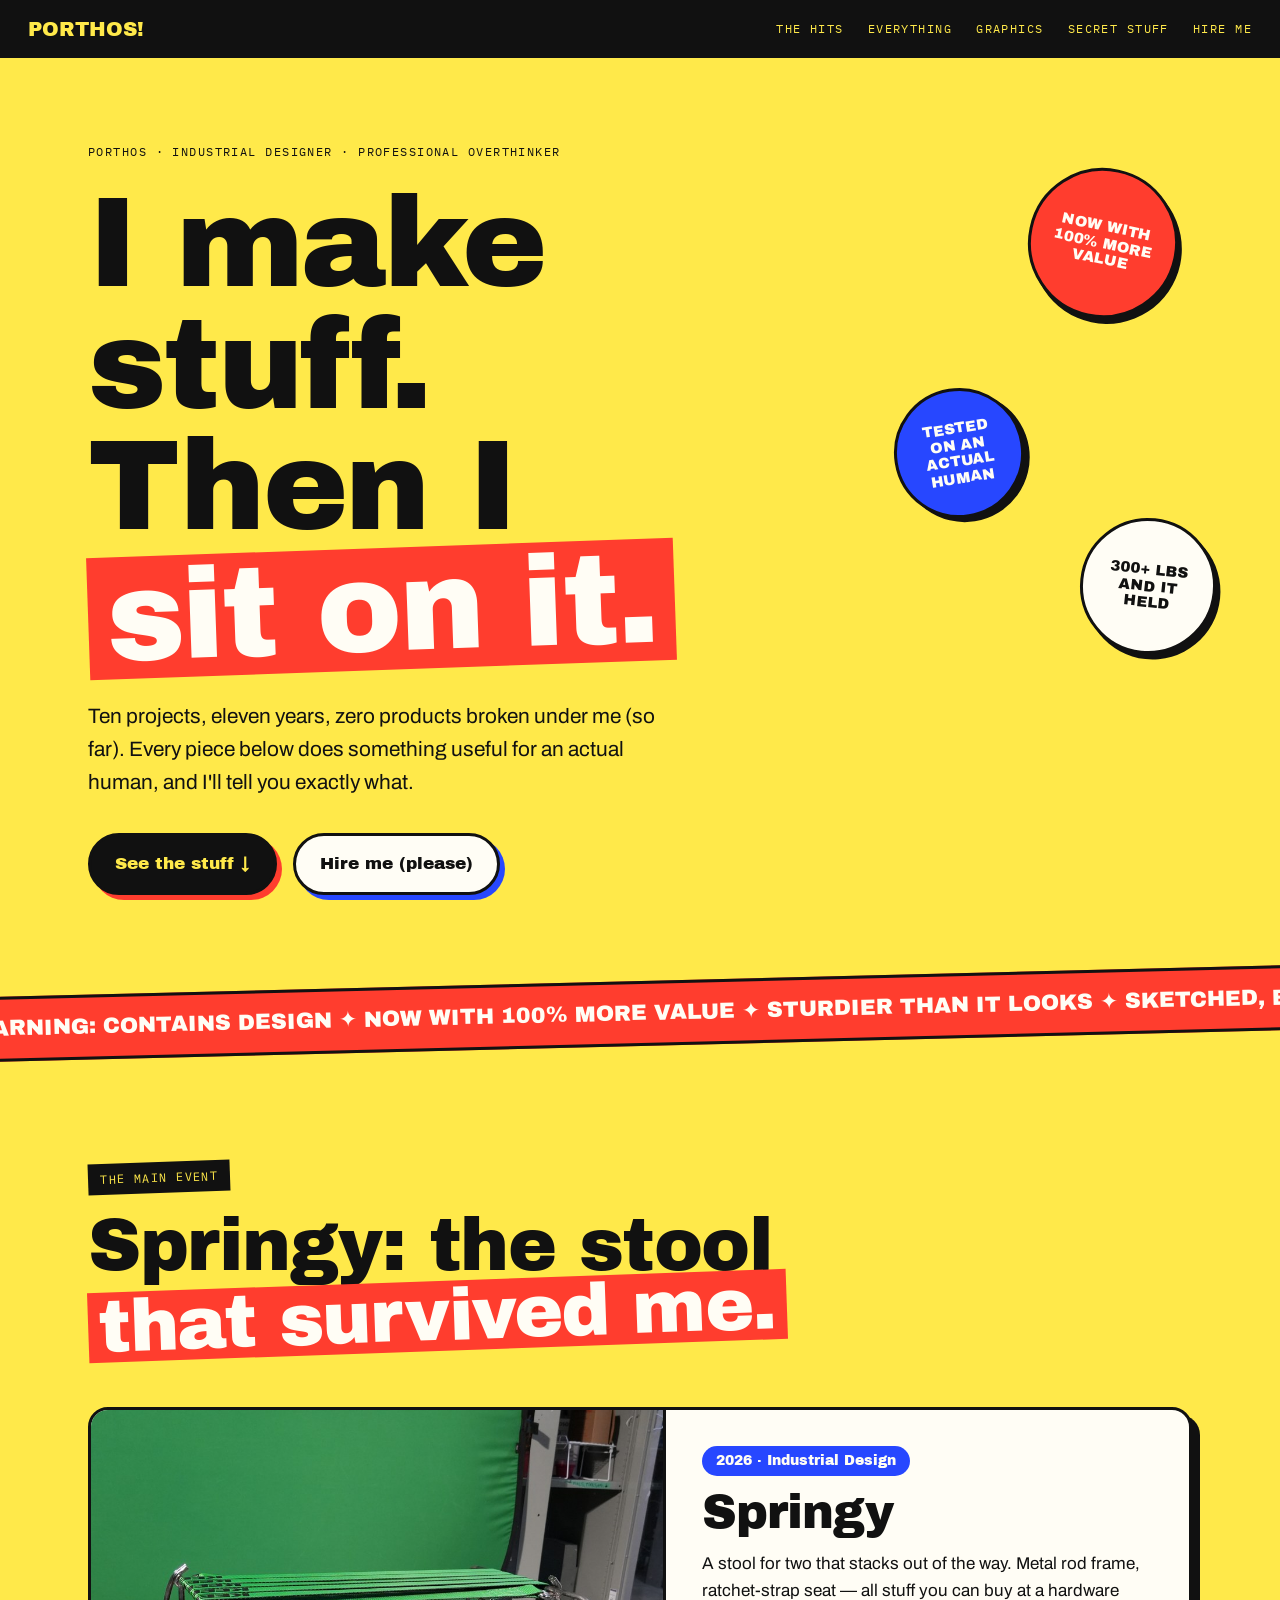
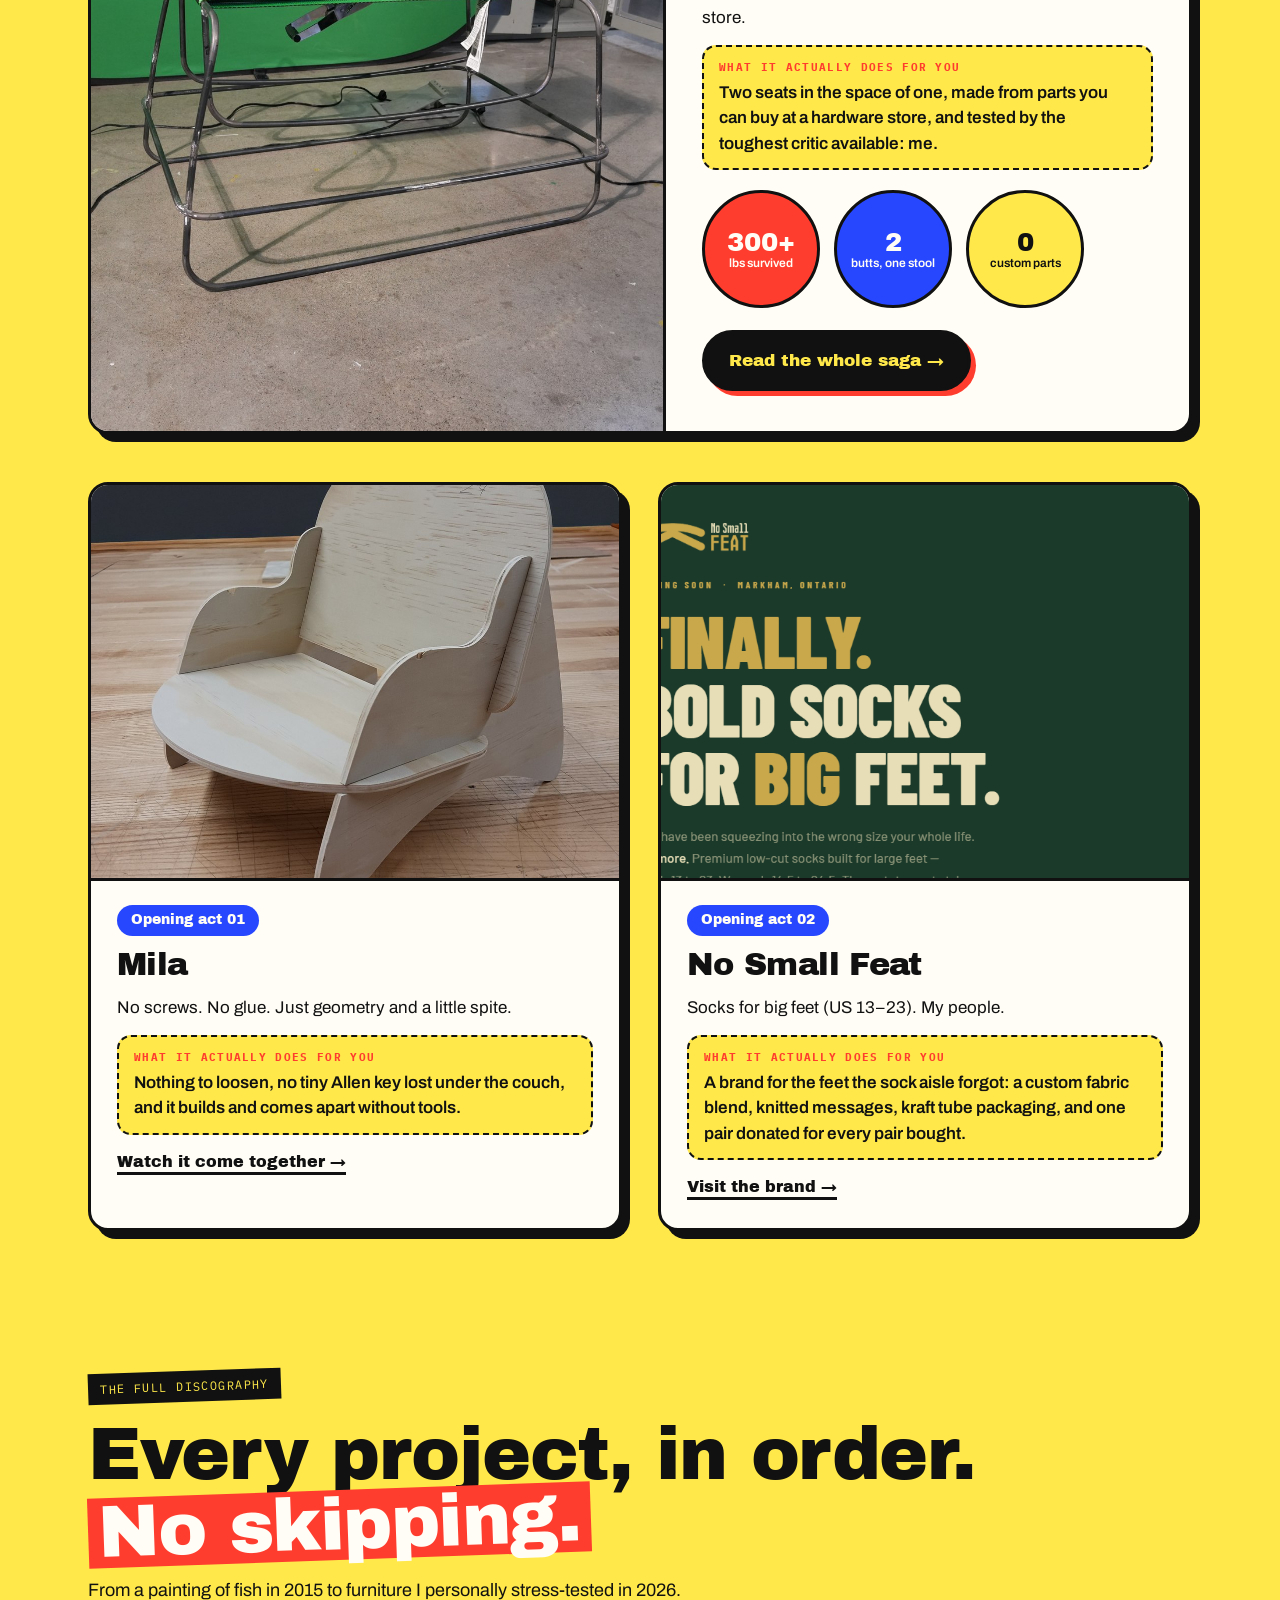
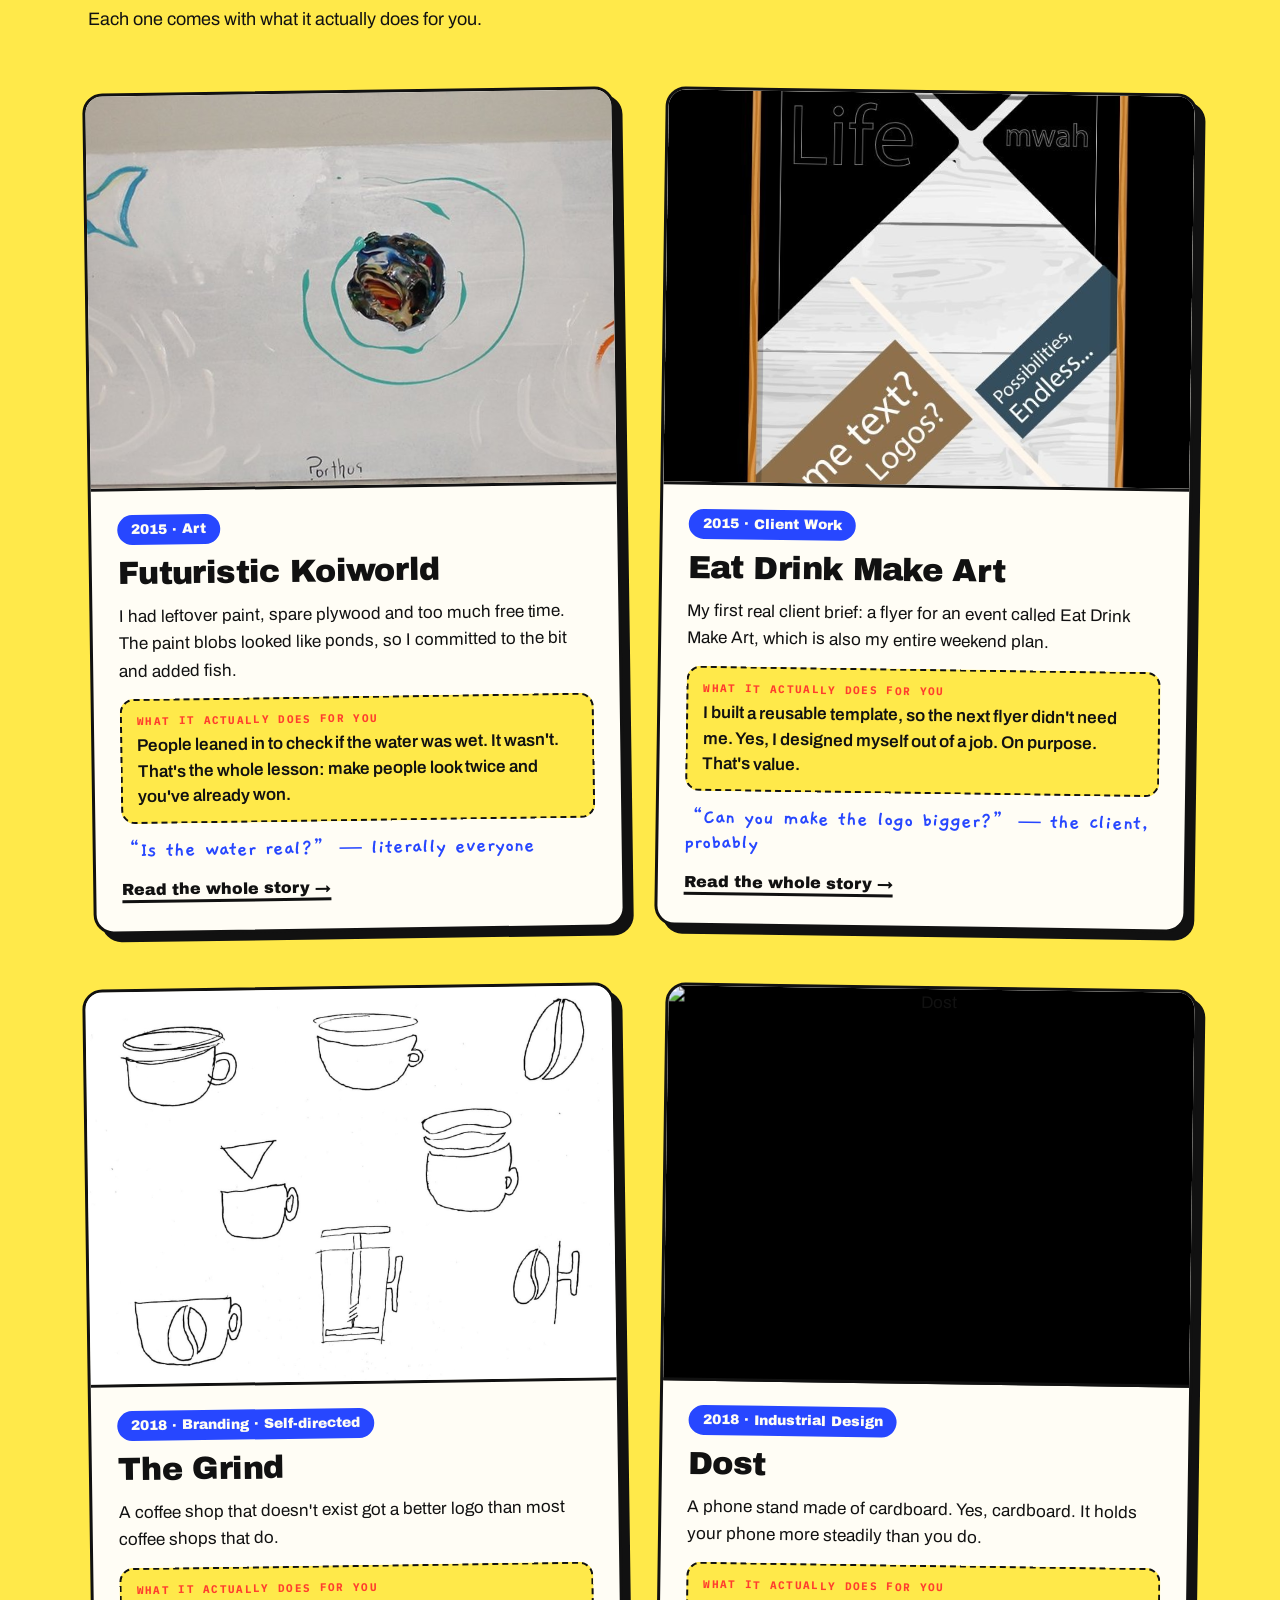
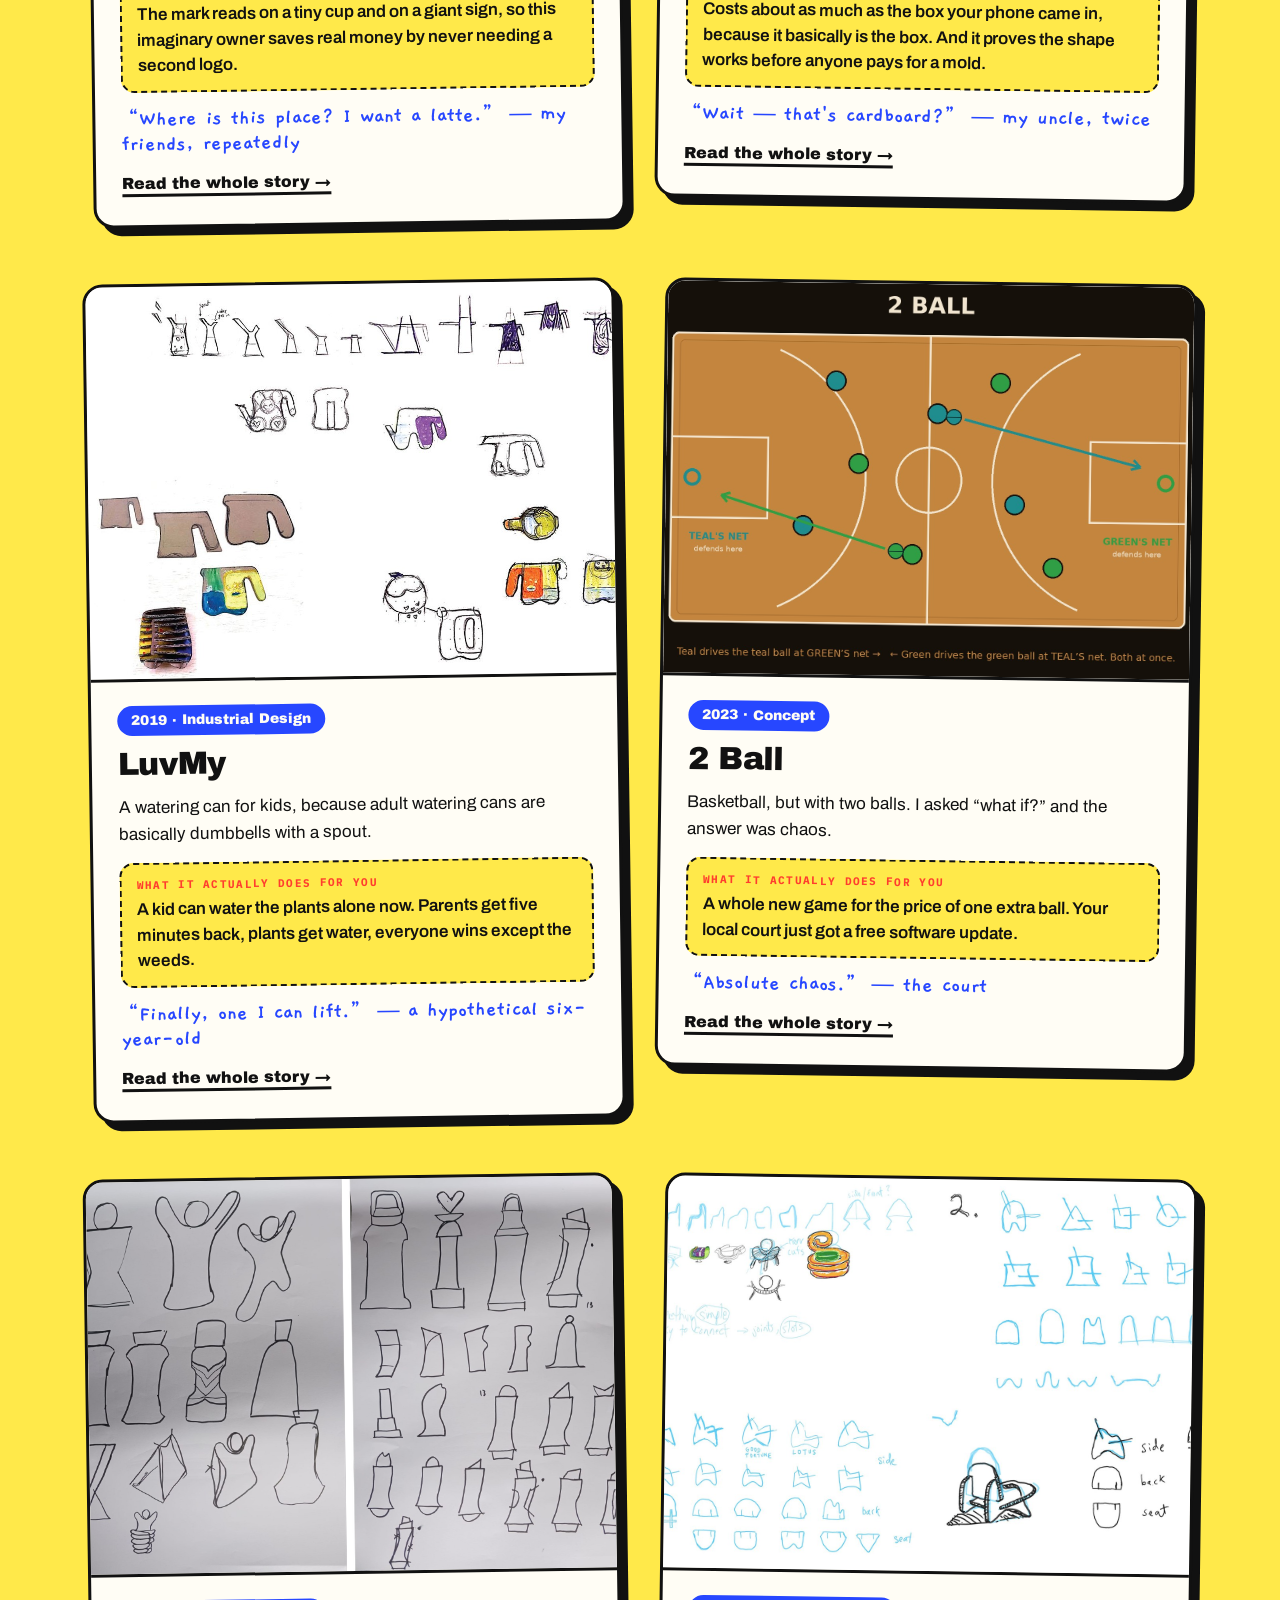
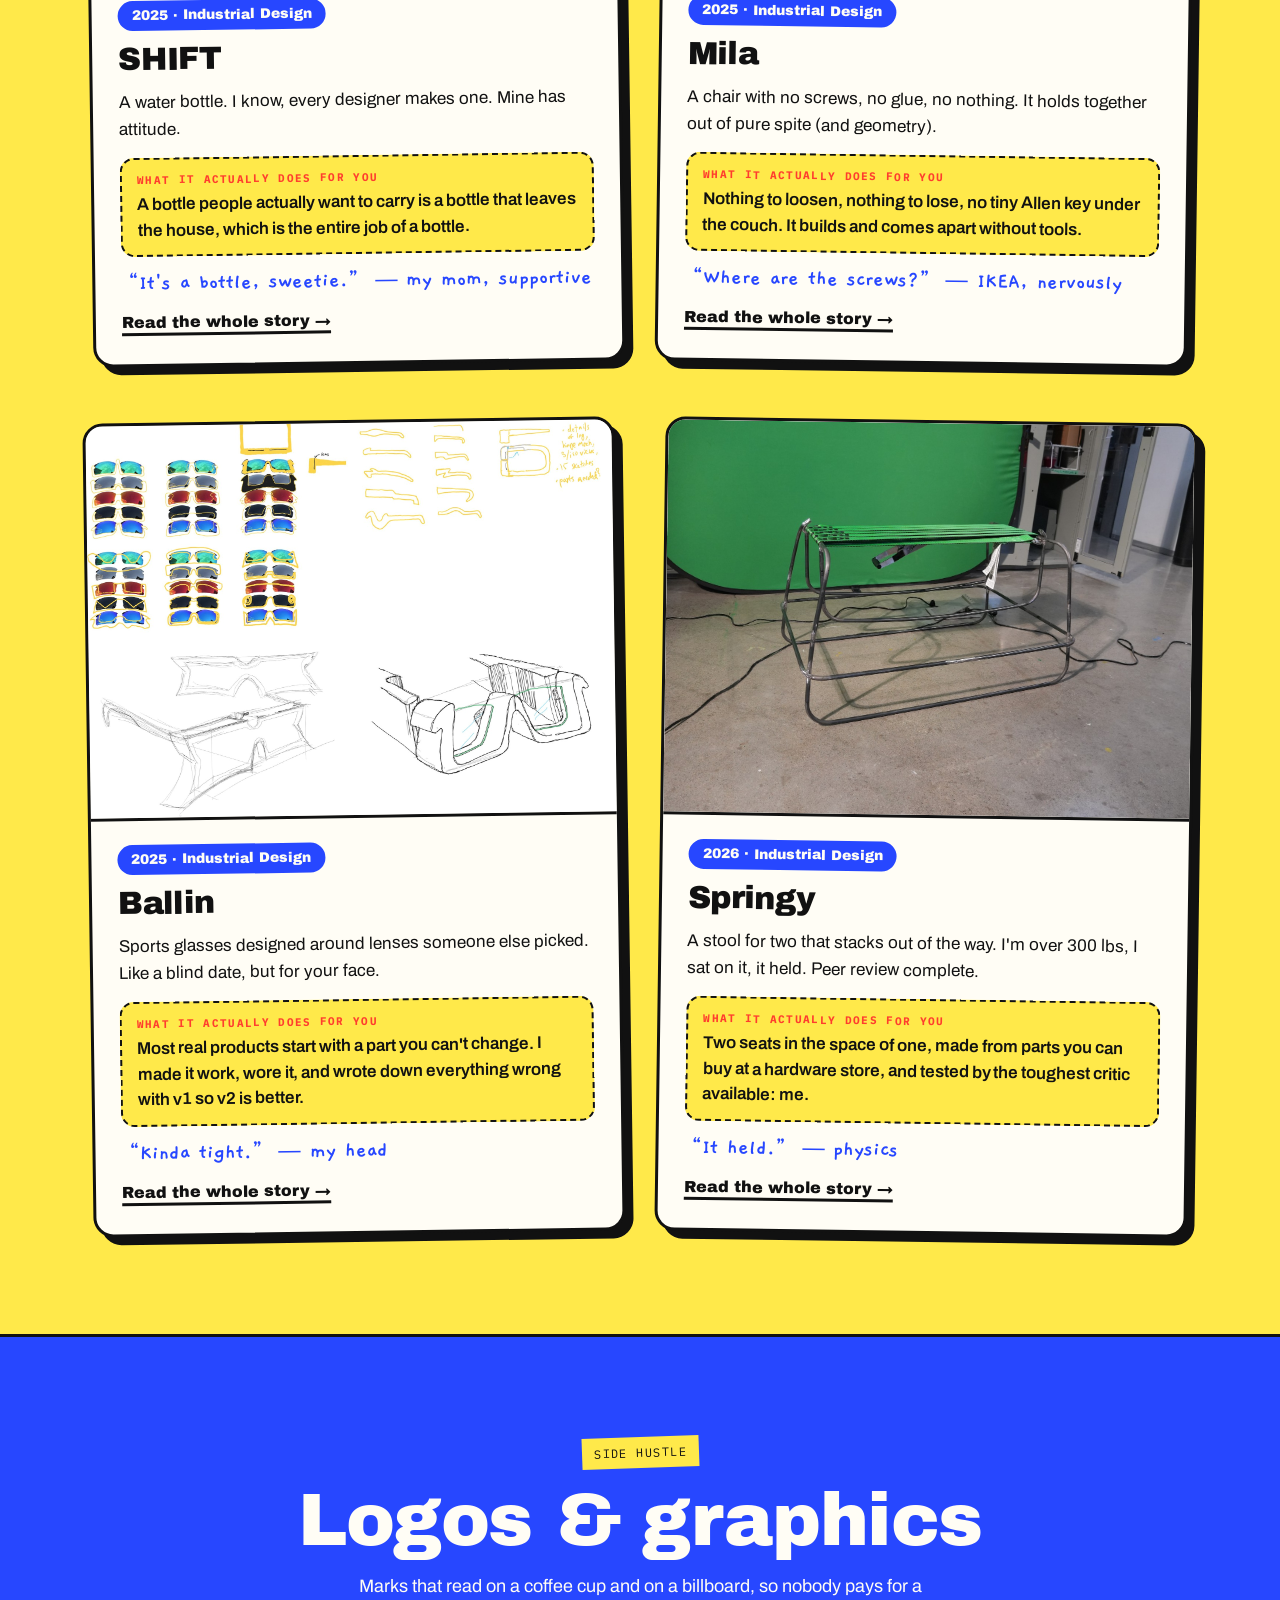
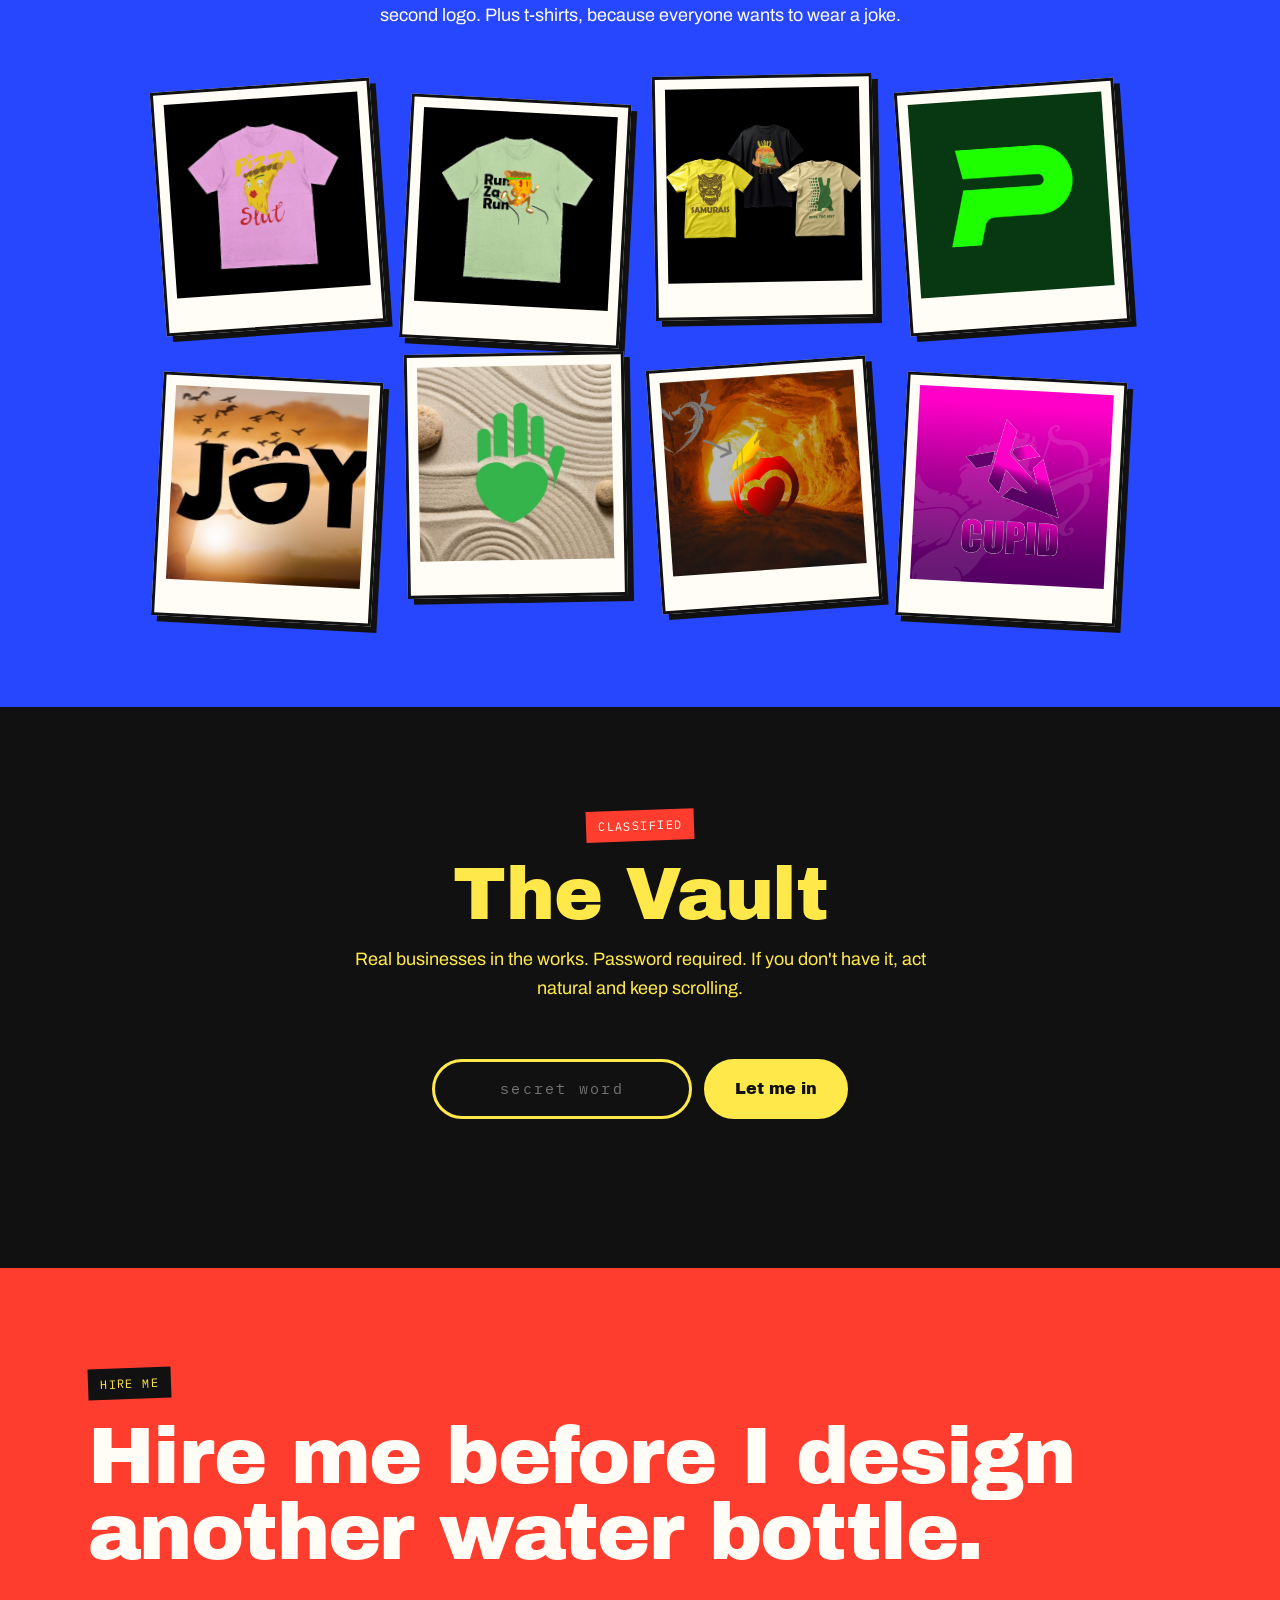
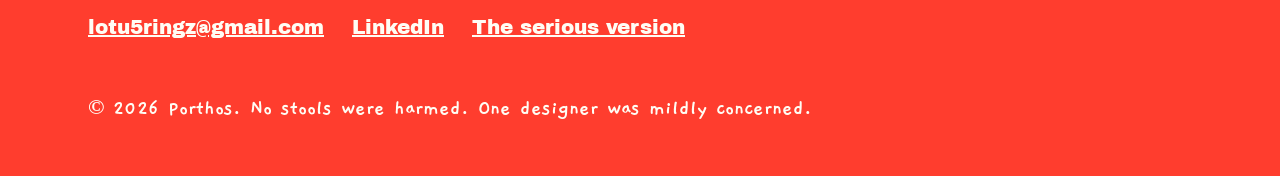
==== index.html @ 19b1056d "Add files via upload" ====
<!DOCTYPE html>
<html lang="en"><head><meta charset="utf-8"><meta name="viewport" content="width=device-width, initial-scale=1">
<title>Porthos — I make stuff, then I sit on it</title><meta name="description" content="Industrial design portfolio of Porthos. Ten projects, eleven years, zero things broken under me.">
<link rel="preconnect" href="https://fonts.googleapis.com"><link rel="preconnect" href="https://fonts.gstatic.com" crossorigin>
<link href="https://fonts.googleapis.com/css2?family=Archivo+Black&family=Archivo:wght@400;500;600;700&family=Gaegu:wght@400;700&family=IBM+Plex+Mono:wght@500&display=swap" rel="stylesheet">
<style>*{box-sizing:border-box}html{scroll-behavior:smooth}img{max-width:100%}button{font:inherit;color:inherit}:root{--y:#FFE94A;--k:#111;--r:#FF3D2E;--b:#2747FF;--w:#FFFDF5}
body{margin:0;background:var(--y);color:var(--k);font-family:'Archivo',sans-serif;font-size:17px;line-height:1.6;-webkit-font-smoothing:antialiased;overflow-x:clip}
a{color:var(--b)}a:hover{color:var(--r)}
.wrap{max-width:1160px;margin:0 auto;padding:0 28px}
.h{font-family:'Archivo Black',sans-serif;font-weight:400;letter-spacing:-.02em;line-height:.95;margin:0}
.hand{font-family:'Gaegu',cursive;font-weight:700}
.mono{font-family:'IBM Plex Mono',monospace;font-size:12px;letter-spacing:.12em;text-transform:uppercase}
nav.top{position:sticky;top:0;z-index:50;background:var(--k);color:var(--y);display:flex;justify-content:space-between;align-items:center;padding:13px 28px;gap:20px}
nav.top a{color:var(--y);text-decoration:none}nav.top a:hover{color:#fff}
.logo{font-family:'Archivo Black';font-size:20px}.links{display:flex;gap:24px}
.hero{padding:84px 0 70px;position:relative}
.hero h1{font-size:clamp(3.2rem,10vw,8.8rem)}
.hero .wrap>*{max-width:62%}
.hl{background:var(--r);color:var(--w);padding:0 .14em;display:inline-block;transform:rotate(-2deg)}
.hero p.lead{max-width:600px;font-size:clamp(1.05rem,2vw,1.3rem);margin:30px 0 0}
.ctas{display:flex;gap:16px;flex-wrap:wrap;margin-top:34px}
.sticker{position:absolute;width:150px;height:150px;border-radius:50%;display:flex;align-items:center;justify-content:center;text-align:center;font-family:'Archivo Black';font-size:15px;line-height:1.1;padding:18px;border:3px solid var(--k);box-shadow:5px 5px 0 var(--k)}
.btn{display:inline-flex;align-items:center;gap:8px;font-family:'Archivo Black';font-size:17px;background:var(--k);color:var(--y);border:3px solid var(--k);padding:14px 24px;border-radius:999px;text-decoration:none;cursor:pointer;box-shadow:5px 5px 0 var(--r);transition:transform .15s,box-shadow .15s}
.btn:hover{transform:translate(-2px,-2px);box-shadow:8px 8px 0 var(--r);color:var(--y)}
.btn.alt{background:var(--w);color:var(--k);box-shadow:5px 5px 0 var(--b)}.btn.alt:hover{color:var(--k);box-shadow:8px 8px 0 var(--b)}
.tickwrap{overflow:hidden;padding:16px 0}
.ticker{background:var(--r);color:var(--w);border-block:3px solid var(--k);overflow:hidden;white-space:nowrap;padding:12px 0;transform:rotate(-1.4deg);margin:0 -30px}
.ticker div{display:inline-flex;animation:mq 28s linear infinite;font-family:'Archivo Black';font-size:22px}
@keyframes mq{to{transform:translateX(-50%)}}
section{padding:100px 0}
.kick{display:inline-block;background:var(--k);color:var(--y);padding:6px 12px;transform:rotate(-2deg)}
.sh{margin-bottom:56px}.sh h2{font-size:clamp(2.4rem,6vw,4.6rem);margin-top:18px}.sh p{max-width:60ch;margin:16px 0 0;font-size:18px}
.card{background:var(--w);border:3px solid var(--k);border-radius:20px;box-shadow:8px 8px 0 var(--k);overflow:hidden}
.feat{display:grid;grid-template-columns:1.1fr 1fr}
.feat .pimg{border-bottom:0;border-right:3px solid var(--k);aspect-ratio:auto;height:100%;min-height:420px}
.ftxt{padding:36px 36px 40px;display:flex;flex-direction:column;gap:14px}
.stats{display:flex;gap:14px;flex-wrap:wrap;margin-top:6px}
.stat{width:118px;height:118px;border-radius:50%;border:3px solid var(--k);display:flex;flex-direction:column;align-items:center;justify-content:center;text-align:center;line-height:1.05;padding:10px}
.stat b{font-family:'Archivo Black';font-size:26px;font-weight:400}.stat span{font-size:12px;font-weight:600}
.acts{display:grid;grid-template-columns:repeat(2,minmax(0,1fr));gap:36px;margin-top:48px}
.grid2{display:grid;grid-template-columns:repeat(2,minmax(0,1fr));gap:56px 40px;align-items:start}
.pc{display:flex;flex-direction:column}
.grid2 .pc:nth-child(odd){transform:rotate(-.8deg)}.grid2 .pc:nth-child(even){transform:rotate(.8deg)}
.pimg{display:block;width:100%;padding:0;border:0;border-bottom:3px solid var(--k);cursor:pointer;background:#000;aspect-ratio:4/3;overflow:hidden}
.pimg img{width:100%;height:100%;object-fit:cover;display:block;transition:transform .4s}
.pimg:hover img{transform:scale(1.05) rotate(.5deg)}
.pbody{padding:24px 26px 28px;display:flex;flex-direction:column;gap:14px;flex:1}
.pbody h3{font-size:2rem}
.yr{align-self:flex-start;background:var(--b);color:var(--w);font-family:'Archivo Black';padding:4px 14px;border-radius:999px;font-size:14px}
.val{background:var(--y);border:2.5px dashed var(--k);border-radius:14px;padding:12px 15px;font-weight:600;line-height:1.5}
.val b{font-family:'IBM Plex Mono';font-size:11px;letter-spacing:.12em;display:block;margin-bottom:4px;color:var(--r)}
.rev{font-family:'Gaegu';font-weight:700;font-size:22px;color:var(--b);line-height:1.15}
.more{align-self:flex-start;font-family:'Archivo Black';background:none;border:0;padding:0;cursor:pointer;font-size:16px;text-decoration:underline;text-decoration-thickness:3px;text-underline-offset:5px;color:var(--k)}
.more:hover{color:var(--r)}
#graphics{background:var(--b);color:var(--w);border-block:3px solid var(--k)}
#graphics .kick{background:var(--y);color:var(--k)}
.polas{display:flex;flex-wrap:wrap;justify-content:center;gap:34px 28px}
.pola{background:var(--w);padding:10px 10px 34px;border:3px solid var(--k);box-shadow:6px 6px 0 var(--k);cursor:zoom-in;width:220px;transition:transform .2s}
.pola img{width:100%;aspect-ratio:1;object-fit:cover;display:block}
.pola:nth-child(3n+1){transform:rotate(-4deg)}.pola:nth-child(3n+2){transform:rotate(3deg) translateY(14px)}.pola:nth-child(3n){transform:rotate(-1deg) translateY(-10px)}
.pola:hover{transform:rotate(0) scale(1.06)!important}
#vault{background:var(--k);color:var(--y);text-align:center}
#vault .kick{background:var(--r);color:var(--w)}
#vault input{font-family:'IBM Plex Mono';font-size:15px;letter-spacing:.15em;padding:15px 22px;border:3px solid var(--y);background:transparent;color:var(--y);border-radius:999px;width:260px;text-align:center;outline:none}
#unlock{font-family:'Archivo Black';font-size:16px;background:var(--y);color:var(--k);border:3px solid var(--y);border-radius:999px;padding:14px 28px;cursor:pointer}
.v-err{font-family:'Gaegu';font-weight:700;font-size:24px;color:var(--r);min-height:32px;margin-top:14px}
.v-ok{font-family:'Gaegu';font-weight:700;font-size:26px;margin-bottom:30px}
.v-card{background:var(--w);color:var(--k);border:3px solid var(--y);border-radius:18px;overflow:hidden}
.v-txt h3{font-family:'Archivo Black';font-size:1.5rem;font-weight:400}.v-y{font-family:'IBM Plex Mono';font-size:12px;color:var(--r)}.v-txt p{font-size:15px}.v-txt a{font-family:'Archivo Black';color:var(--b)}
footer{background:var(--r);color:var(--w);padding:100px 0 50px;border-top:3px solid var(--k)}
footer h2{font-size:clamp(2.4rem,6.5vw,5rem)}footer a{color:var(--w)}footer a:hover{color:var(--y)}
.reader{position:fixed;inset:0;z-index:200;overflow-y:auto;background:var(--w)}
.rbody{max-width:900px;margin:0 auto;padding:90px 28px 100px}
.r-x{position:fixed;top:18px;right:20px;width:50px;height:50px;border-radius:50%;border:3px solid var(--k);background:var(--y);font-size:20px;cursor:pointer;z-index:2;box-shadow:4px 4px 0 var(--k)}
.r-back{background:none;border:0;padding:0;cursor:pointer;font-family:'Archivo Black';font-size:16px;text-decoration:underline;text-underline-offset:5px}
.r-meta{font-family:'IBM Plex Mono';font-size:12px;letter-spacing:.12em;text-transform:uppercase;margin-top:34px;color:var(--r)}
.r-title{font-family:'Archivo Black';font-weight:400;font-size:clamp(2.8rem,8vw,5.4rem);line-height:.95;letter-spacing:-.02em;margin:12px 0}
.r-tag{font-family:'Gaegu';font-weight:700;font-size:30px;color:var(--b);margin:0 0 30px;line-height:1.15}
.r-specs{display:flex;flex-wrap:wrap;gap:12px}.r-spec{border:2.5px solid var(--k);border-radius:14px;padding:10px 15px;background:#fff}
.r-sk{font-family:'IBM Plex Mono';font-size:10px;letter-spacing:.14em;text-transform:uppercase;color:var(--r)}.r-sv{font-weight:600}
.r-value{background:var(--y);border:3px solid var(--k);border-radius:18px;padding:22px 24px;box-shadow:7px 7px 0 var(--k);margin:40px 0}
.r-vl{font-family:'IBM Plex Mono';font-size:11px;letter-spacing:.14em;color:var(--r);margin-bottom:8px}.r-vt{font-size:clamp(1.15rem,2.4vw,1.45rem);font-weight:600;line-height:1.45}
.r-body p{margin:0 0 18px;max-width:66ch}
.r-joke{font-family:'Gaegu';font-weight:700;font-size:26px;color:var(--r);transform:rotate(-1deg);margin-top:20px}.r-joke span{color:var(--k)}
.r-credit{font-family:'IBM Plex Mono';font-size:11.5px;opacity:.6;margin-top:24px}
.r-fig button{border:3px solid var(--k);border-radius:18px;background:#fff;box-shadow:6px 6px 0 var(--k)}
.r-fig figcaption{font-family:'Gaegu';font-weight:700;font-size:20px;color:var(--b);margin-top:10px}
.r-nav button{font-family:'Archivo Black';font-size:17px;text-decoration:underline;text-underline-offset:5px}
@media(max-width:1200px){.sticker{display:none}.hero .wrap>*{max-width:none}}
@media(max-width:860px){.links{display:none}.feat,.acts,.grid2{grid-template-columns:1fr}.grid2 .pc{transform:none!important}.feat .pimg{border-right:0;border-bottom:3px solid var(--k);min-height:0;aspect-ratio:4/3}}
.lb{position:fixed;inset:0;z-index:300;align-items:center;justify-content:center;background:rgba(10,10,10,.92);padding:24px;cursor:zoom-out}
.lb img{max-width:94vw;max-height:90vh;object-fit:contain}
.r-fig{margin:0}.r-fig button{display:block;width:100%;padding:0;cursor:zoom-in;overflow:hidden}
.r-fig img{width:100%;height:auto;max-height:640px;object-fit:contain;display:block;margin:0 auto}
.r-nav{display:flex;justify-content:space-between;gap:16px;margin-top:64px}.r-nav button{background:none;border:0;padding:0;cursor:pointer}
.r-imgs{display:flex;flex-direction:column;gap:36px;margin-top:44px}
.v-grid{display:grid;grid-template-columns:repeat(3,minmax(0,1fr));gap:24px;text-align:left}
.v-img{height:190px;overflow:hidden}.v-img img{width:100%;height:100%;object-fit:cover;object-position:top center;display:block}
.v-txt{padding:20px 22px 24px;display:flex;flex-direction:column;gap:8px}.v-txt h3,.v-txt p{margin:0}
.v-form{display:flex;justify-content:center;gap:12px;flex-wrap:wrap}
@media(max-width:860px){.v-grid{grid-template-columns:1fr}}
@media(prefers-reduced-motion:reduce){*{animation:none!important;transition:none!important}html{scroll-behavior:auto}}
</style></head><body>
<nav class="top"><a class="logo" href="#top">PORTHOS!</a><div class="links mono" style="align-items:center"><a href="#work">The Hits</a><a href="#journey">Everything</a><a href="#graphics">Graphics</a><a href="#vault">Secret Stuff</a><a href="#contact">Hire Me</a></div></nav>
<header id="top" class="hero"><div class="wrap">
<div class="mono">Porthos · Industrial designer · professional overthinker</div>
<h1 class="h" style="margin-top:22px">I make stuff.<br>Then I <span class="hl">sit on it.</span></h1>
<p class="lead">Ten projects, eleven years, zero products broken under me (so far). Every piece below does something useful for an actual human, and I'll tell you exactly what.</p>
<div class="ctas"><a class="btn" href="#work">See the stuff ↓</a><a class="btn alt" href="#contact">Hire me (please)</a></div>
</div>
<div class="sticker" style="top:110px;right:8%;background:var(--r);color:var(--w);transform:rotate(12deg)">NOW WITH 100% MORE VALUE</div>
<div class="sticker" style="top:330px;right:20%;background:var(--b);color:var(--w);transform:rotate(-9deg);width:130px;height:130px">TESTED ON AN ACTUAL HUMAN</div>
<div class="sticker" style="top:460px;right:5%;background:var(--w);transform:rotate(6deg);width:136px;height:136px">300+ LBS AND IT HELD</div>
</header>
<div class="tickwrap"><div class="ticker"><div><span>WARNING: CONTAINS DESIGN ✦ NOW WITH 100% MORE VALUE ✦ STURDIER THAN IT LOOKS ✦ SKETCHED, BUILT, SAT ON ✦ NO SCREWS WERE USED (ON MILA) ✦ WARNING: CONTAINS DESIGN ✦ NOW WITH 100% MORE VALUE ✦ STURDIER THAN IT LOOKS ✦ SKETCHED, BUILT, SAT ON ✦ NO SCREWS WERE USED (ON MILA) ✦ </span><span>WARNING: CONTAINS DESIGN ✦ NOW WITH 100% MORE VALUE ✦ STURDIER THAN IT LOOKS ✦ SKETCHED, BUILT, SAT ON ✦ NO SCREWS WERE USED (ON MILA) ✦ WARNING: CONTAINS DESIGN ✦ NOW WITH 100% MORE VALUE ✦ STURDIER THAN IT LOOKS ✦ SKETCHED, BUILT, SAT ON ✦ NO SCREWS WERE USED (ON MILA) ✦ </span></div></div></div>
<section id="work"><div class="wrap">
<div class="sh"><span class="kick mono">The main event</span><h2 class="h">Springy: the stool <span class="hl">that survived me.</span></h2></div>
<div class="card feat"><button class="pimg po" data-id="springy"><img src="images/springy-final.jpg" alt="Springy stool"></button>
<div class="ftxt"><span class="yr">2026 · Industrial Design</span><h3 class="h" style="font-size:3rem">Springy</h3>
<p style="margin:0">A stool for two that stacks out of the way. Metal rod frame, ratchet-strap seat — all stuff you can buy at a hardware store.</p>
<div class="val"><b>WHAT IT ACTUALLY DOES FOR YOU</b>Two seats in the space of one, made from parts you can buy at a hardware store, and tested by the toughest critic available: me.</div>
<div class="stats"><div class="stat" style="background:var(--r);color:var(--w)"><b>300+</b><span>lbs survived</span></div><div class="stat" style="background:var(--b);color:var(--w)"><b>2</b><span>butts, one stool</span></div><div class="stat" style="background:var(--y)"><b>0</b><span>custom parts</span></div></div>
<button class="btn po" data-id="springy" style="align-self:flex-start;margin-top:8px">Read the whole saga →</button></div></div>
<div class="acts">
<article class="pc card"><button class="pimg po" data-id="mila"><img src="images/mila-cnc.jpg" alt="Mila"></button><div class="pbody"><span class="yr">Opening act 01</span><h3 class="h">Mila</h3><p style="margin:0">No screws. No glue. Just geometry and a little spite.</p><div class="val"><b>WHAT IT ACTUALLY DOES FOR YOU</b>Nothing to loosen, no tiny Allen key lost under the couch, and it builds and comes apart without tools.</div><button class="more po" data-id="mila">Watch it come together →</button></div></article>
<article class="pc card"><div class="pimg" style="cursor:default"><img src="images/vault-nsf-site.png" alt="No Small Feat"></div><div class="pbody"><span class="yr">Opening act 02</span><h3 class="h">No Small Feat</h3><p style="margin:0">Socks for big feet (US 13–23). My people.</p><div class="val"><b>WHAT IT ACTUALLY DOES FOR YOU</b>A brand for the feet the sock aisle forgot: a custom fabric blend, knitted messages, kraft tube packaging, and one pair donated for every pair bought.</div><a class="more" href="https://nosmallfeat.ca" target="_blank" rel="noopener">Visit the brand →</a></div></article>
</div></div></section>
<section id="journey" style="padding-top:40px"><div class="wrap">
<div class="sh"><span class="kick mono">The full discography</span><h2 class="h">Every project, in order. <span class="hl">No skipping.</span></h2><p>From a painting of fish in 2015 to furniture I personally stress-tested in 2026. Each one comes with what it actually does for you.</p></div>
<div class="grid2"><article class="pc card"><button class="pimg po" data-id="koiworld"><img src="images/koiworld-hero.jpg" alt="Futuristic Koiworld"></button><div class="pbody"><span class="yr">2015 · Art</span><h3 class="h">Futuristic Koiworld</h3><p style="margin:0">I had leftover paint, spare plywood and too much free time. The paint blobs looked like ponds, so I committed to the bit and added fish.</p><div class="val"><b>WHAT IT ACTUALLY DOES FOR YOU</b>People leaned in to check if the water was wet. It wasn't. That's the whole lesson: make people look twice and you've already won.</div><div class="rev">“Is the water real?” — literally everyone</div><button class="more po" data-id="koiworld">Read the whole story →</button></div></article><article class="pc card"><button class="pimg po" data-id="eatdrinkmakeart"><img src="images/edma-template.jpg" alt="Eat Drink Make Art"></button><div class="pbody"><span class="yr">2015 · Client Work</span><h3 class="h">Eat Drink Make Art</h3><p style="margin:0">My first real client brief: a flyer for an event called Eat Drink Make Art, which is also my entire weekend plan.</p><div class="val"><b>WHAT IT ACTUALLY DOES FOR YOU</b>I built a reusable template, so the next flyer didn't need me. Yes, I designed myself out of a job. On purpose. That's value.</div><div class="rev">“Can you make the logo bigger?” — the client, probably</div><button class="more po" data-id="eatdrinkmakeart">Read the whole story →</button></div></article><article class="pc card"><button class="pimg po" data-id="thegrind"><img src="images/thegrind-sketches.jpg" alt="The Grind"></button><div class="pbody"><span class="yr">2018 · Branding · Self-directed</span><h3 class="h">The Grind</h3><p style="margin:0">A coffee shop that doesn't exist got a better logo than most coffee shops that do.</p><div class="val"><b>WHAT IT ACTUALLY DOES FOR YOU</b>The mark reads on a tiny cup and on a giant sign, so this imaginary owner saves real money by never needing a second logo.</div><div class="rev">“Where is this place? I want a latte.” — my friends, repeatedly</div><button class="more po" data-id="thegrind">Read the whole story →</button></div></article><article class="pc card"><button class="pimg po" data-id="dost"><img src="images/dost-hero.gif" alt="Dost"></button><div class="pbody"><span class="yr">2018 · Industrial Design</span><h3 class="h">Dost</h3><p style="margin:0">A phone stand made of cardboard. Yes, cardboard. It holds your phone more steadily than you do.</p><div class="val"><b>WHAT IT ACTUALLY DOES FOR YOU</b>Costs about as much as the box your phone came in, because it basically is the box. And it proves the shape works before anyone pays for a mold.</div><div class="rev">“Wait — that's cardboard?” — my uncle, twice</div><button class="more po" data-id="dost">Read the whole story →</button></div></article><article class="pc card"><button class="pimg po" data-id="luvmy"><img src="images/luvmy-sketches.jpg" alt="LuvMy"></button><div class="pbody"><span class="yr">2019 · Industrial Design</span><h3 class="h">LuvMy</h3><p style="margin:0">A watering can for kids, because adult watering cans are basically dumbbells with a spout.</p><div class="val"><b>WHAT IT ACTUALLY DOES FOR YOU</b>A kid can water the plants alone now. Parents get five minutes back, plants get water, everyone wins except the weeds.</div><div class="rev">“Finally, one I can lift.” — a hypothetical six-year-old</div><button class="more po" data-id="luvmy">Read the whole story →</button></div></article><article class="pc card"><button class="pimg po" data-id="twoball"><img src="images/twoball-mockup.jpg" alt="2 Ball"></button><div class="pbody"><span class="yr">2023 · Concept</span><h3 class="h">2 Ball</h3><p style="margin:0">Basketball, but with two balls. I asked “what if?” and the answer was chaos.</p><div class="val"><b>WHAT IT ACTUALLY DOES FOR YOU</b>A whole new game for the price of one extra ball. Your local court just got a free software update.</div><div class="rev">“Absolute chaos.” — the court</div><button class="more po" data-id="twoball">Read the whole story →</button></div></article><article class="pc card"><button class="pimg po" data-id="shift"><img src="images/shift-sketches.jpg" alt="SHIFT"></button><div class="pbody"><span class="yr">2025 · Industrial Design</span><h3 class="h">SHIFT</h3><p style="margin:0">A water bottle. I know, every designer makes one. Mine has attitude.</p><div class="val"><b>WHAT IT ACTUALLY DOES FOR YOU</b>A bottle people actually want to carry is a bottle that leaves the house, which is the entire job of a bottle.</div><div class="rev">“It's a bottle, sweetie.” — my mom, supportive</div><button class="more po" data-id="shift">Read the whole story →</button></div></article><article class="pc card"><button class="pimg po" data-id="mila"><img src="images/mila-sketches.jpg" alt="Mila"></button><div class="pbody"><span class="yr">2025 · Industrial Design</span><h3 class="h">Mila</h3><p style="margin:0">A chair with no screws, no glue, no nothing. It holds together out of pure spite (and geometry).</p><div class="val"><b>WHAT IT ACTUALLY DOES FOR YOU</b>Nothing to loosen, nothing to lose, no tiny Allen key under the couch. It builds and comes apart without tools.</div><div class="rev">“Where are the screws?” — IKEA, nervously</div><button class="more po" data-id="mila">Read the whole story →</button></div></article><article class="pc card"><button class="pimg po" data-id="ballin"><img src="images/ballin-sketches.jpg" alt="Ballin"></button><div class="pbody"><span class="yr">2025 · Industrial Design</span><h3 class="h">Ballin</h3><p style="margin:0">Sports glasses designed around lenses someone else picked. Like a blind date, but for your face.</p><div class="val"><b>WHAT IT ACTUALLY DOES FOR YOU</b>Most real products start with a part you can't change. I made it work, wore it, and wrote down everything wrong with v1 so v2 is better.</div><div class="rev">“Kinda tight.” — my head</div><button class="more po" data-id="ballin">Read the whole story →</button></div></article><article class="pc card"><button class="pimg po" data-id="springy"><img src="images/springy-final.jpg" alt="Springy"></button><div class="pbody"><span class="yr">2026 · Industrial Design</span><h3 class="h">Springy</h3><p style="margin:0">A stool for two that stacks out of the way. I'm over 300 lbs, I sat on it, it held. Peer review complete.</p><div class="val"><b>WHAT IT ACTUALLY DOES FOR YOU</b>Two seats in the space of one, made from parts you can buy at a hardware store, and tested by the toughest critic available: me.</div><div class="rev">“It held.” — physics</div><button class="more po" data-id="springy">Read the whole story →</button></div></article></div></div></section>
<section id="graphics"><div class="wrap">
<div class="sh" style="text-align:center"><span class="kick mono">Side hustle</span><h2 class="h">Logos &amp; graphics</h2><p style="margin-inline:auto">Marks that read on a coffee cup and on a billboard, so nobody pays for a second logo. Plus t-shirts, because everyone wants to wear a joke.</p></div>
<div class="polas"><button class="pola gx" data-src="images/tshirt-01.jpg"><img src="images/tshirt-01.jpg" alt="Graphic work"></button><button class="pola gx" data-src="images/tshirt-02.jpg"><img src="images/tshirt-02.jpg" alt="Graphic work"></button><button class="pola gx" data-src="images/tshirt-03.jpg"><img src="images/tshirt-03.jpg" alt="Graphic work"></button><button class="pola gx" data-src="images/logo-01.jpg"><img src="images/logo-01.jpg" alt="Graphic work"></button><button class="pola gx" data-src="images/logo-02.jpg"><img src="images/logo-02.jpg" alt="Graphic work"></button><button class="pola gx" data-src="images/logo-03.jpg"><img src="images/logo-03.jpg" alt="Graphic work"></button><button class="pola gx" data-src="images/logo-04.jpg"><img src="images/logo-04.jpg" alt="Graphic work"></button><button class="pola gx" data-src="images/logo-05.jpg"><img src="images/logo-05.jpg" alt="Graphic work"></button></div></div></section>
<section id="vault"><div class="wrap">
<div class="sh"><span class="kick mono">Classified</span><h2 class="h">The Vault</h2><p style="margin-inline:auto">Real businesses in the works. Password required. If you don't have it, act natural and keep scrolling.</p></div>
<div id="lock"><div class="v-form"><input id="pw" type="password" placeholder="secret word" autocomplete="off" aria-label="Vault password"><button id="unlock" type="button">Let me in</button></div><div id="err" class="v-err"></div></div>
<div id="open" style="display:none"><div class="v-ok">ACCESS GRANTED. Don't tell anyone.</div><div class="v-grid"><div class="v-card"><div class="v-img"><img src="images/vault-greatfull-site.png" alt="Greatfull"></div><div class="v-txt"><h3>Greatfull</h3><div class="v-y">2026–</div><p>A takeout-only breakfast burrito operation. One size, $18 tax in, ninety a week Friday through Sunday — then we're out. Hand-folded French omelette in a cold-fermented sourdough tortilla, three permanent flavours plus a monthly wildcard, all vegetarian. Pay-it-forward built in: three to five given away daily.</p><a href="https://iamporthos.github.io/greatfull/" target="_blank" rel="noopener">check us out →</a></div></div><div class="v-card"><div class="v-img"><img src="images/vault-areypagal.png" alt="Arey Pagal"></div><div class="v-txt"><h3>Arey Pagal</h3><div class="v-y">2026–</div><p>A small soda lab — every soda made and brewed in house. The whole menu is two lines, One Pour and Three Pours, served dealer's choice. Full brand identity and site in the works.</p><a href="https://iamporthos.github.io/areypagal" target="_blank" rel="noopener">check us out →</a></div></div><div class="v-card"><div class="v-img"><img src="images/vault-circle-site.png" alt="Circle"></div><div class="v-txt"><h3>Circle</h3><div class="v-y">2025</div><p>A voice-note friendship app for staying genuinely close to a small circle of people. Landing page and interactive demo fully built.</p><a href="https://iamporthos.github.io/circle/" target="_blank" rel="noopener">try the live demo →</a></div></div></div></div></div></section>
<footer id="contact"><div class="wrap">
<span class="kick mono" style="background:var(--k);color:var(--y)">Hire me</span>
<h2 class="h" style="margin-top:20px">Hire me before I design<br>another water bottle.</h2>
<div style="display:flex;gap:28px;flex-wrap:wrap;margin-top:40px;font-family:'Archivo Black';font-size:20px"><a href="mailto:lotu5ringz@gmail.com">lotu5ringz@gmail.com</a><a href="https://www.linkedin.com/in/porthos" target="_blank" rel="noopener">LinkedIn</a><a href="index.html">The serious version</a></div>
<p class="hand" style="font-size:22px;margin:48px 0 0">© 2026 Porthos. No stools were harmed. One designer was mildly concerned.</p>
</div></footer>
<div id="reader" class="reader" style="display:none"><button class="r-x" data-close="1" aria-label="Close">✕</button><div id="rbody" class="rbody"></div></div>
<div id="lb" class="lb" style="display:none"><img id="lbi" alt=""></div><script>
var P=[{"id":"koiworld","year":"2015","cat":"Art","title":"Futuristic Koiworld","tag":"“Is the water real?” — literally everyone","sum":"I had leftover paint, spare plywood and too much free time. The paint blobs looked like ponds, so I committed to the bit and added fish.","val":"People leaned in to check if the water was wet. It wasn't. That's the whole lesson: make people look twice and you've already won.","specs":{"Medium":"Painting on board","Role":"Artist","Deliverables":"Original painting"},"body":["Futuristic Koiworld was born out of necessity: leftover acrylic and spare plywood boards. The first plop of paint held its shape so beautifully that laziness became technique — and a board full of dimensional acrylic ponds suggested its own answer: koi fish.","It's the earliest piece on this timeline for a reason. Everything after it — branding, products, furniture — comes back to the same instinct: make the thing worth a second look."],"imgs":["koiworld-hero.jpg","koiworld-detail.jpg"],"joke":"No koi were harmed. Several brushes were."},{"id":"eatdrinkmakeart","year":"2015","cat":"Client Work","title":"Eat Drink Make Art","tag":"“Can you make the logo bigger?” — the client, probably","sum":"My first real client brief: a flyer for an event called Eat Drink Make Art, which is also my entire weekend plan.","val":"I built a reusable template, so the next flyer didn't need me. Yes, I designed myself out of a job. On purpose. That's value.","specs":{"Client":"Dream Love Grow","Role":"Graphic Designer","Deliverables":"Template, flyer, mockup"},"body":["Dream Love Grow needed a flyer for their Eat Drink Make Art event. The work covered the full small-brief arc: a reusable template, the finished flyer, and a mockup showing it in the wild.","Small project, big shift — design stopped being just expression and became communication with a purpose."],"imgs":["edma-template.jpg","edma-flyer.jpg","edma-mockup.jpg"],"joke":"I did attend. I did eat. I did drink."},{"id":"thegrind","year":"2018","cat":"Branding · Self-directed","title":"The Grind","tag":"“Where is this place? I want a latte.” — my friends, repeatedly","sum":"A coffee shop that doesn't exist got a better logo than most coffee shops that do.","val":"The mark reads on a tiny cup and on a giant sign, so this imaginary owner saves real money by never needing a second logo.","specs":{"Brief":"Self-directed","Role":"Brand Designer","Deliverables":"Sketches, logo, mockup"},"body":["The Grind was a self-directed exercise, not a paid brief — I wanted to know whether I could take a mark from sketchbook to something that looked like it belonged on a real storefront.","It started with rounds of marks and wordforms before landing on a logo that felt no-nonsense, warm, caffeinated. The mockup was the actual test: does the identity hold up on signage, on a cup, in someone's hand?"],"imgs":["thegrind-sketches.jpg","thegrind-logo.jpg","thegrind-mockup.jpg"],"joke":"Fully caffeinated during production. It shows."},{"id":"dost","year":"2018","cat":"Industrial Design","title":"Dost","tag":"“Wait — that's cardboard?” — my uncle, twice","sum":"A phone stand made of cardboard. Yes, cardboard. It holds your phone more steadily than you do.","val":"Costs about as much as the box your phone came in, because it basically is the box. And it proves the shape works before anyone pays for a mold.","specs":{"Materials":"Cardboard, rubber grip","Role":"Industrial Designer","Deliverables":"Sketches, assembly instructions, final prototype"},"body":["Dost is a phone and tablet stand built from cardboard with a rubber grip — a cheap material asked to do a serious job. The constraint was the point: if it works in cardboard, the thinking is sound.","The process is documented end to end: ideation sketches, form studies, a step-by-step assembly instruction graphic, and a final physical prototype that holds a device at a usable angle without sliding."],"imgs":["dost-sketches-white.jpg","dost-process.jpg","dost-instructions-white.jpg","dost-prototype.jpg"],"joke":"Dost means “friend.” It's more reliable than most."},{"id":"luvmy","year":"2019","cat":"Industrial Design","title":"LuvMy","tag":"“Finally, one I can lift.” — a hypothetical six-year-old","sum":"A watering can for kids, because adult watering cans are basically dumbbells with a spout.","val":"A kid can water the plants alone now. Parents get five minutes back, plants get water, everyone wins except the weeds.","specs":{"User":"Children","Role":"Industrial Designer","Deliverables":"Sketches, technical drawing, usage diagram, renders"},"body":["LuvMy is a watering can designed for kids — scaled grip, manageable pour weight, and a form friendly enough to make watering plants feel like play rather than a chore.","This was the first project with a complete professional document trail: ideation sketches, a proper technical drawing, a how-to-use diagram for the end user, and final renders. Process became the product."],"credit":"Poster: original Danbo figure photograph sourced from Google years ago — photographer unknown; full credit to the original author. Edited by Porthos. Non-commercial portfolio use.","imgs":["luvmy-sketches.jpg","luvmy-technical.jpg","luvmy-howto.jpg","luvmy-render.jpg","luvmy-poster.jpg"],"joke":"Full technical drawing included. Kids' stuff deserves dimensions too."},{"id":"twoball","year":"2023","cat":"Concept","title":"2 Ball","tag":"“Absolute chaos.” — the court","sum":"Basketball, but with two balls. I asked “what if?” and the answer was chaos.","val":"A whole new game for the price of one extra ball. Your local court just got a free software update.","specs":{"Type":"Game concept","Role":"Concept Designer","Deliverables":"Mockups, rule documentation"},"body":["2 Ball asks a simple question: what happens to basketball when there are two balls on the court? The answer is a different game — split attention, doubled scoring threats, and entirely new defensive math.","The project includes visual mockups and detailed game rules. It marks a shift in the work: from designing objects to designing experiences and systems people play inside of."],"imgs":["twoball-mockup.jpg","twoball-rules.jpg"],"joke":"Defence is now twice as hard. You're welcome."},{"id":"shift","year":"2025","cat":"Industrial Design","title":"SHIFT","tag":"“It's a bottle, sweetie.” — my mom, supportive","sum":"A water bottle. I know, every designer makes one. Mine has attitude.","val":"A bottle people actually want to carry is a bottle that leaves the house, which is the entire job of a bottle.","specs":{"Context":"Industrial design program","Role":"Industrial Designer","Deliverables":"Sketches, renders"},"body":["SHIFT is a water bottle concept developed through sketching and 3D rendering — an exercise in giving a saturated product category a reason to be looked at again.","It belongs to the design-school chapter of this timeline: the same instincts from Dost and LuvMy, now backed by formal training, better tools, and faster iteration."],"imgs":["shift-sketches.jpg","shift-render.jpg"],"joke":"Holds water. Confirmed."},{"id":"mila","year":"2025","cat":"Industrial Design","title":"Mila","tag":"“Where are the screws?” — IKEA, nervously","sum":"A chair with no screws, no glue, no nothing. It holds together out of pure spite (and geometry).","val":"Nothing to loosen, nothing to lose, no tiny Allen key under the couch. It builds and comes apart without tools.","specs":{"Materials":"CNC-milled wood","Constraint":"Zero fasteners","Deliverables":"Sketches, renders, video"},"body":["Mila is a scaled chair designed around one hard rule: no screws, no glue, no external attachments of any kind. Every connection is solved in the geometry of the wood itself.","The pieces were CNC-milled and assembled by hand, documented in sketches, renders, and video. It's precision as a design language — if the joinery is right, the chair simply holds.","The quote that lets this process breathe: 'Be faithful to your taste, because nothing you really like is out of style.' — Billy Baldwin"],"imgs":["mila-sketches.jpg","mila-render.jpg","mila-cnc.jpg"],"joke":"The Allen key industry has been notified."},{"id":"ballin","year":"2025","cat":"Industrial Design","title":"Ballin","tag":"“Kinda tight.” — my head","sum":"Sports glasses designed around lenses someone else picked. Like a blind date, but for your face.","val":"Most real products start with a part you can't change. I made it work, wore it, and wrote down everything wrong with v1 so v2 is better.","specs":{"Constraint":"Pre-supplied lenses","Role":"Industrial Designer","Deliverables":"Sketches, renders, 3D-printed prototype (v1)"},"body":["Ballin started with the one thing that couldn't change: the lenses were given. The brief was to design athletic frames around them — fit, retention, ventilation, and a look that earns a place on someone's face mid-game.","Version 1 went from sketches and renders all the way to a 3D-printed working prototype with the lenses mounted. Constraint-first design is the realest kind: most products in the world start with a part you don't control.","Next print: add magnets at the nose connector for a stronger close, and make the band adjustable — v1 sat a little tight on the head. Honest notes are part of the process."],"imgs":["ballin-sketches.jpg","ballin-render.jpg","ballin-moodboard.jpg","ballin-lens.jpg"],"joke":"v1 sat a little tight. My head is not small. Noted for v2."},{"id":"springy","year":"2026","cat":"Industrial Design","title":"Springy","tag":"“It held.” — physics","sum":"A stool for two that stacks out of the way. I'm over 300 lbs, I sat on it, it held. Peer review complete.","val":"Two seats in the space of one, made from parts you can buy at a hardware store, and tested by the toughest critic available: me.","specs":{"Materials":"Metal rod frame, ratchet straps","Load tested":"300+ lbs","Deliverables":"Sketches, renders, maquettes, build photos"},"body":["Springy is a stackable stool that seats two, built from a metal rod frame with ratchet straps as the seating surface — industrial materials doing honest work. The straps give; the frame doesn't.","The process ran the full arc: sketches, renders, scale maquettes, and a real build. The final test was the most direct one available — I'm over 300 lbs, and I sat on it. It handled my weight without complaint. That's not a render claim; that's a load test.","As the most recent stop on this timeline, Springy is the thesis of the whole portfolio: design it properly, build it for real, and let the object prove itself."],"imgs":["springy-final.jpg","springy-stool.jpg","springy-straps.jpg","springy-sketches.jpg","springy-render.jpg","springy-maquette.jpg","springy-build.jpg"],"joke":"Load testing performed by the designer. The designer is fine."}];var C={"back":"← back to the good stuff","vlabel":"WHAT IT ACTUALLY DOES FOR YOU","jlabel":"Director's commentary:","fig":"exhibit {n} of {t}","err":"Nope. Nice try though.","granted":"ACCESS GRANTED. Don't tell anyone.","pwph":"secret word","unlock":"Let me in"};
function esc(s){return String(s).replace(/&/g,"&amp;").replace(/</g,"&lt;").replace(/>/g,"&gt;").replace(/"/g,"&quot;");}
var reader=document.getElementById('reader'),rbody=document.getElementById('rbody');
function render(id){var i=-1;for(var k=0;k<P.length;k++)if(P[k].id===id)i=k;if(i<0)return;var p=P[i];
var specs=Object.keys(p.specs).map(function(k){return '<div class="r-spec"><div class="r-sk">'+esc(k)+'</div><div class="r-sv">'+esc(p.specs[k])+'</div></div>';}).join('');
var body=p.body.map(function(t){return '<p>'+esc(t)+'</p>';}).join('');
var imgs=p.imgs.map(function(f,n){return '<figure class="r-fig"><button class="gx" data-src="images/'+f+'"><img src="images/'+f+'" alt="'+esc(p.title)+'"></button><figcaption>'+C.fig.replace('{n}',n+1).replace('{t}',p.imgs.length)+'</figcaption></figure>';}).join('');
var prev=P[i-1],next=P[i+1];
rbody.innerHTML='<button class="r-back" data-close="1">'+C.back+'</button><div class="r-meta">'+p.year+' · '+esc(p.cat)+'</div><h1 class="r-title">'+esc(p.title)+'</h1><p class="r-tag">'+esc(p.tag)+'</p><div class="r-specs">'+specs+'</div><div class="r-value"><div class="r-vl">'+C.vlabel+'</div><div class="r-vt">'+esc(p.val)+'</div></div><div class="r-body">'+body+'</div>'+(p.joke?'<div class="r-joke"><span>'+C.jlabel+'</span> '+esc(p.joke)+'</div>':'')+(p.credit?'<p class="r-credit">'+esc(p.credit)+'</p>':'')+'<div class="r-imgs">'+imgs+'</div><div class="r-nav"><span>'+(prev?'<button class="po" data-id="'+prev.id+'">← '+esc(prev.title)+'</button>':'')+'</span><span>'+(next?'<button class="po" data-id="'+next.id+'">'+esc(next.title)+' →</button>':'')+'</span></div>';
reader.style.display='block';reader.scrollTop=0;document.body.style.overflow='hidden';}
function closeReader(){reader.style.display='none';document.body.style.overflow='';}
var lb=document.getElementById('lb'),lbi=document.getElementById('lbi');
document.addEventListener('click',function(e){var t=e.target;if(!t.closest)return;
var po=t.closest('.po');if(po){e.preventDefault();render(po.getAttribute('data-id'));return;}
var gx=t.closest('.gx');if(gx){e.preventDefault();lbi.src=gx.getAttribute('data-src');lb.style.display='flex';return;}
if(t.closest('[data-close]')){closeReader();return;}
if(t===lb||t===lbi)lb.style.display='none';});
document.addEventListener('keydown',function(e){if(e.key==='Escape'){lb.style.display='none';closeReader();}});
var pw=document.getElementById('pw'),err=document.getElementById('err');
function tryUnlock(){var v=(pw.value||'').trim().toLowerCase();if(!v)return;if(v==='heartandhumor'){document.getElementById('lock').style.display='none';document.getElementById('open').style.display='block';}else{err.textContent=C.err;pw.value='';pw.focus();}}
document.getElementById('unlock').addEventListener('click',tryUnlock);
pw.addEventListener('keydown',function(e){if(e.key==='Enter')tryUnlock();});
</script></body></html>
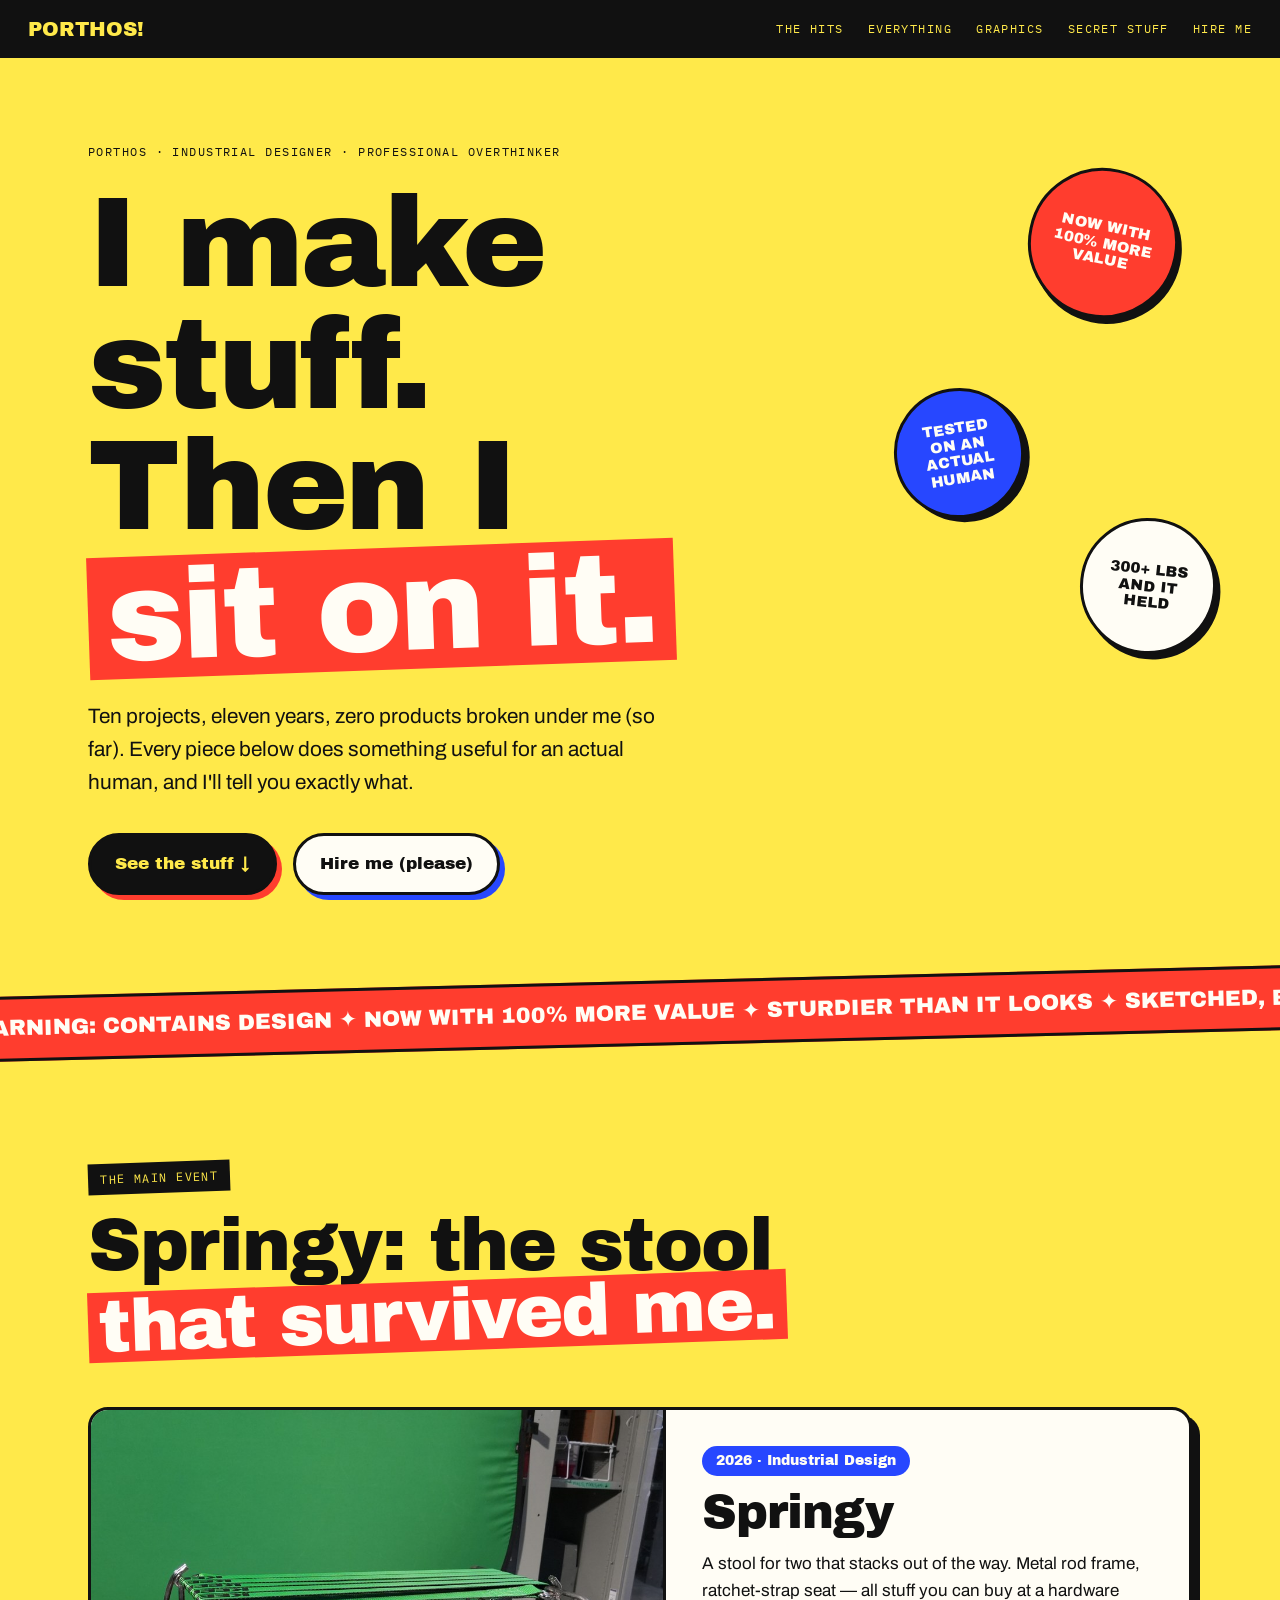
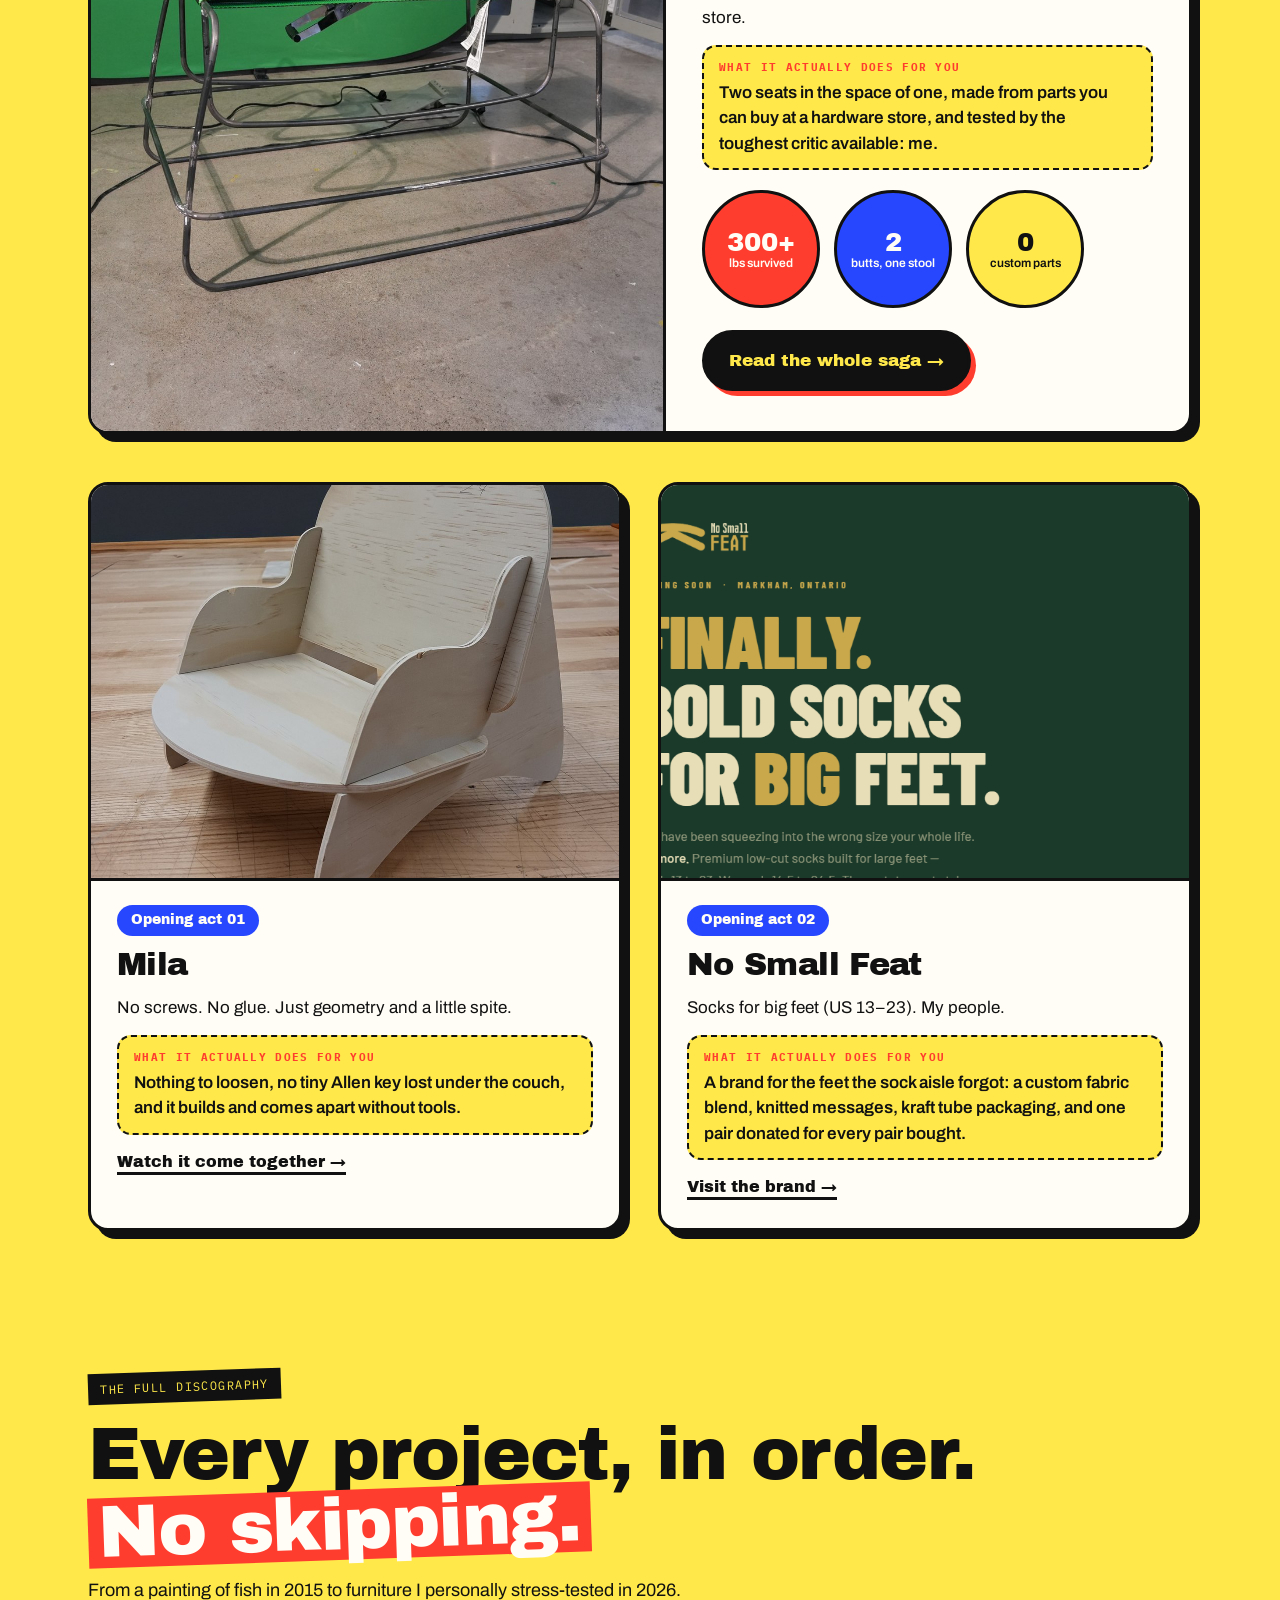
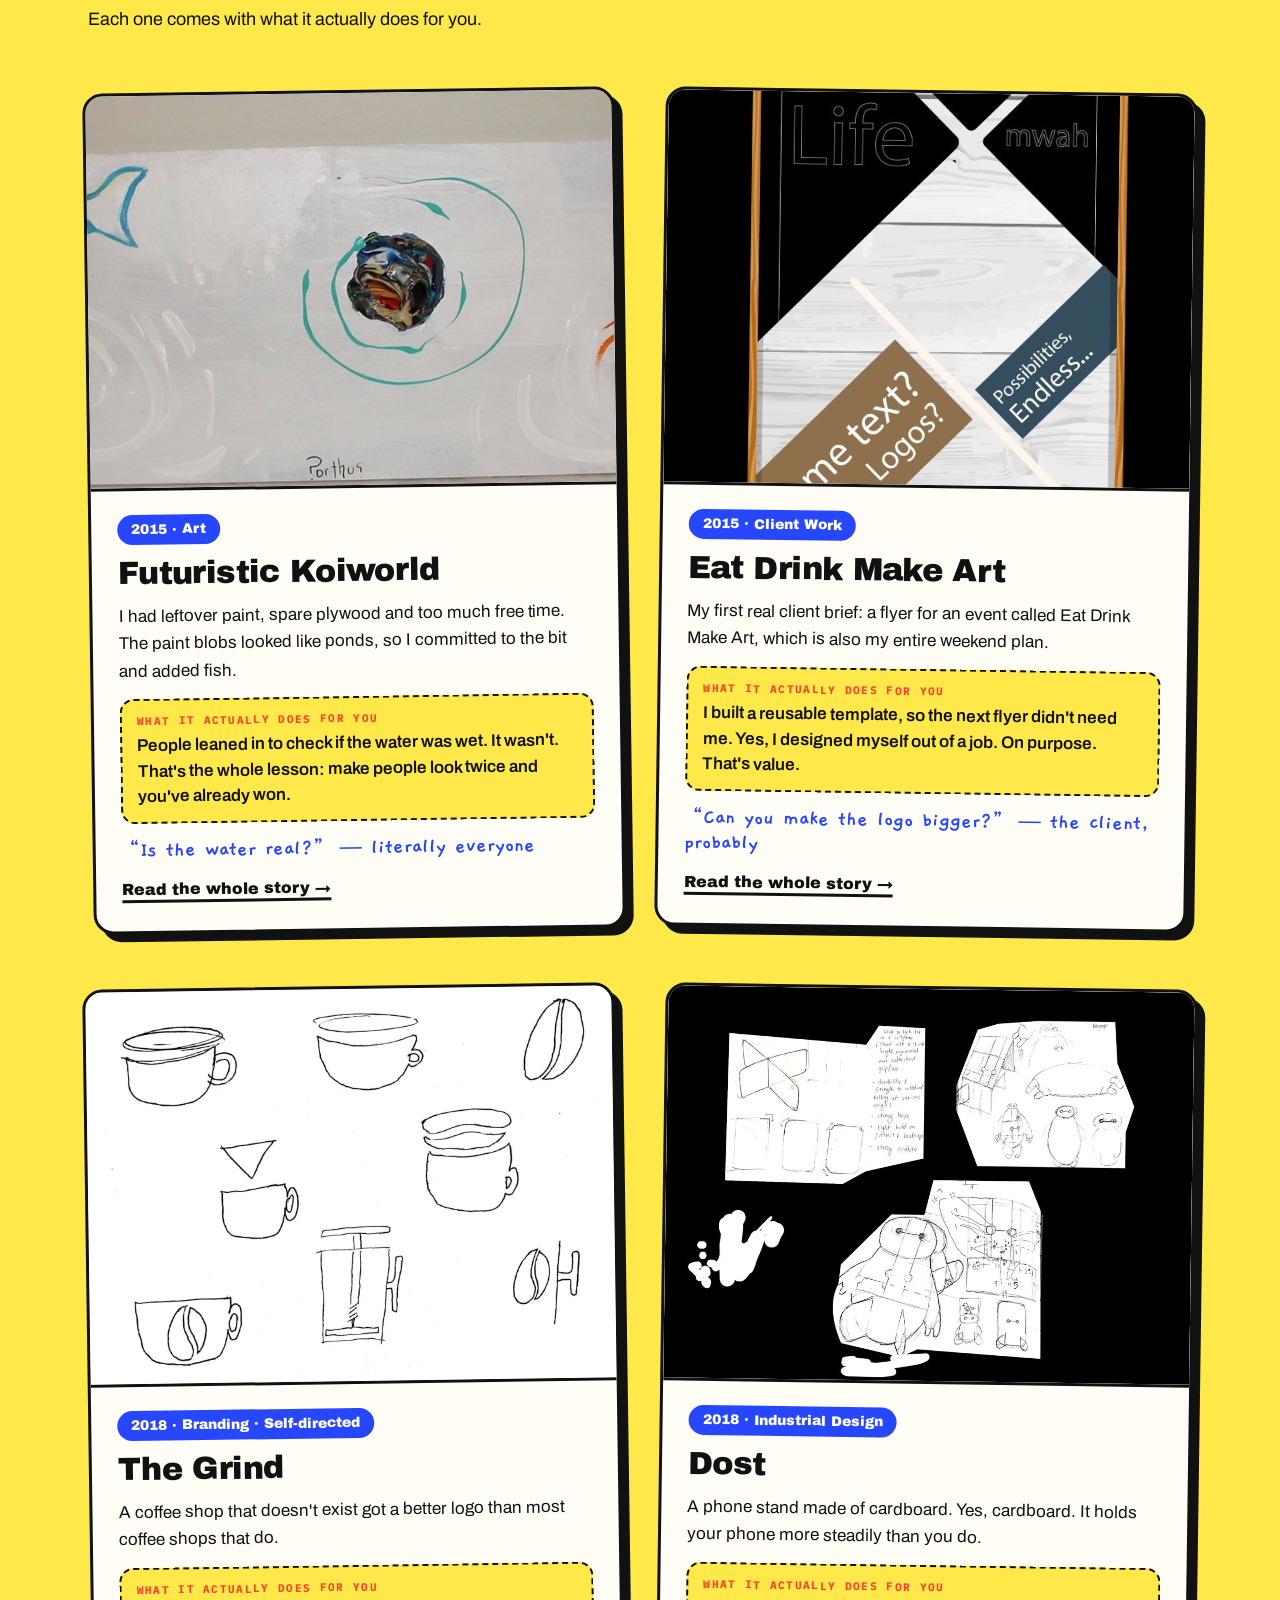
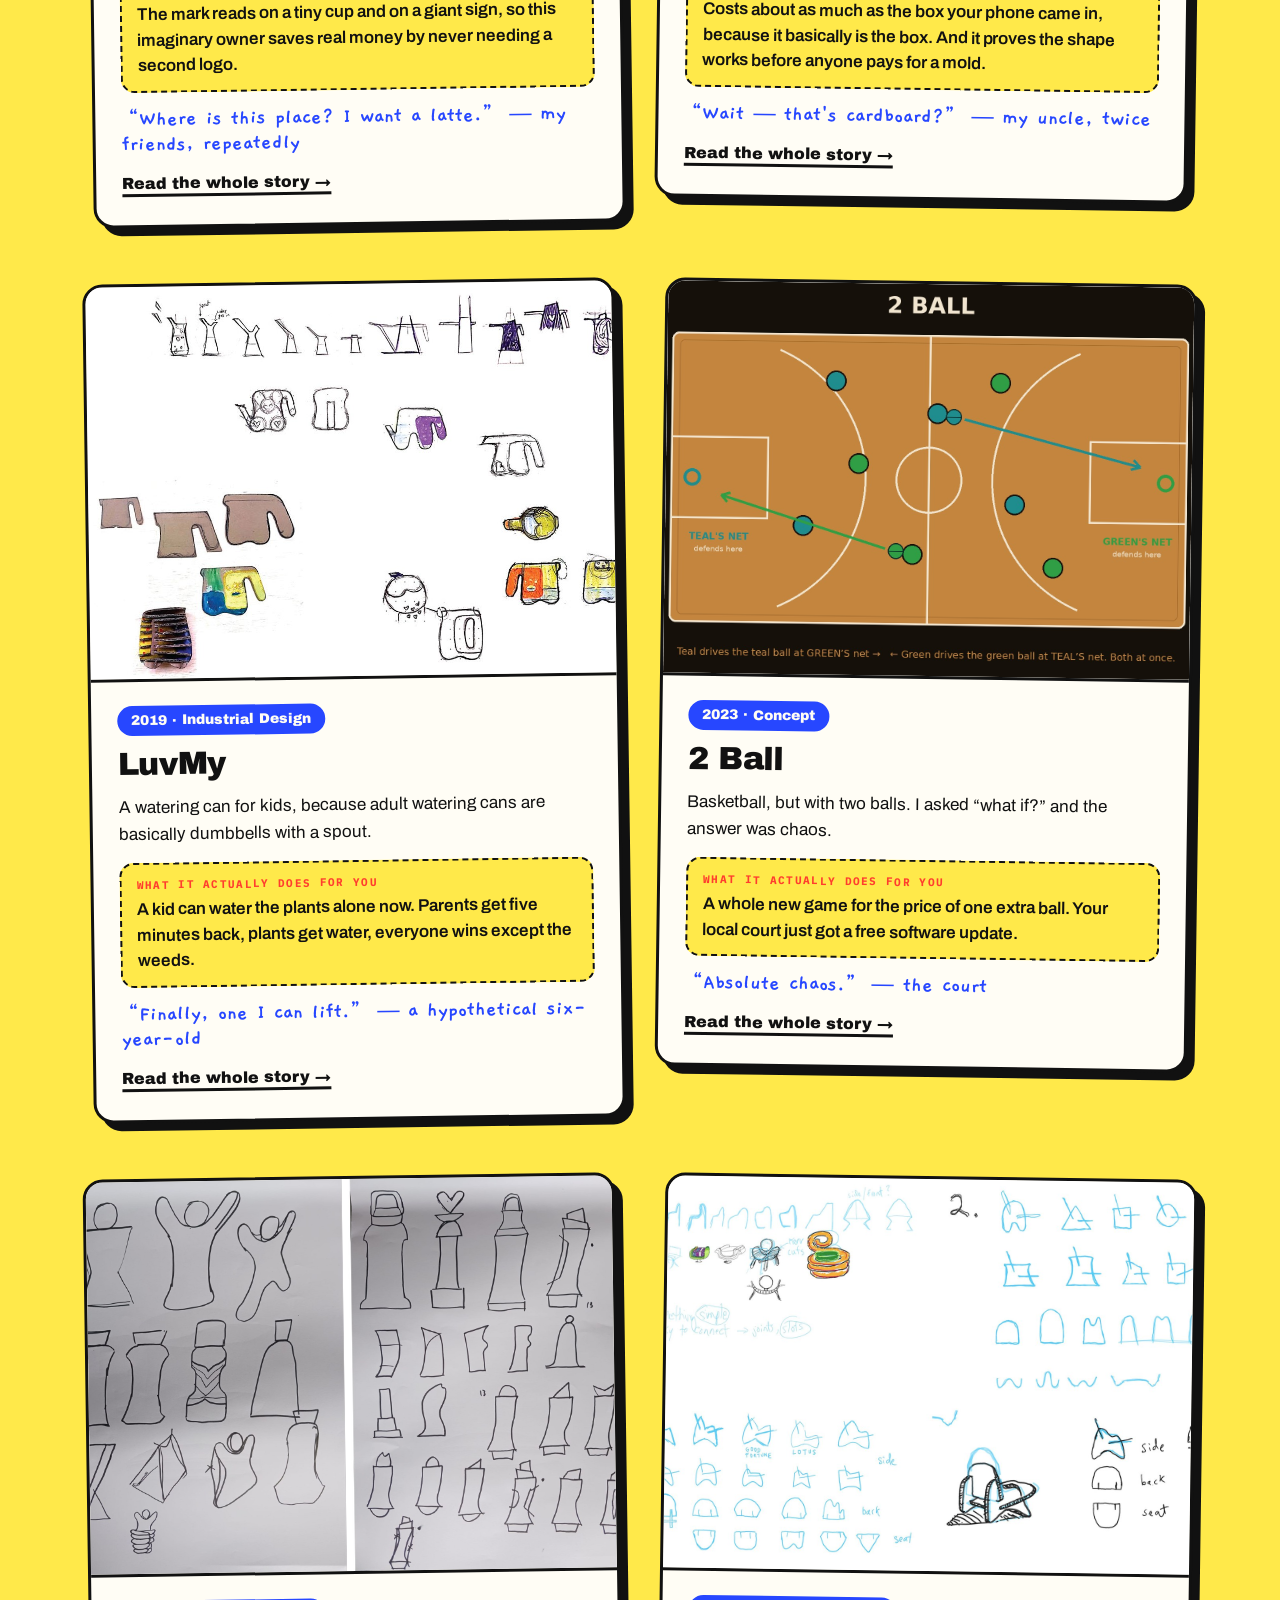
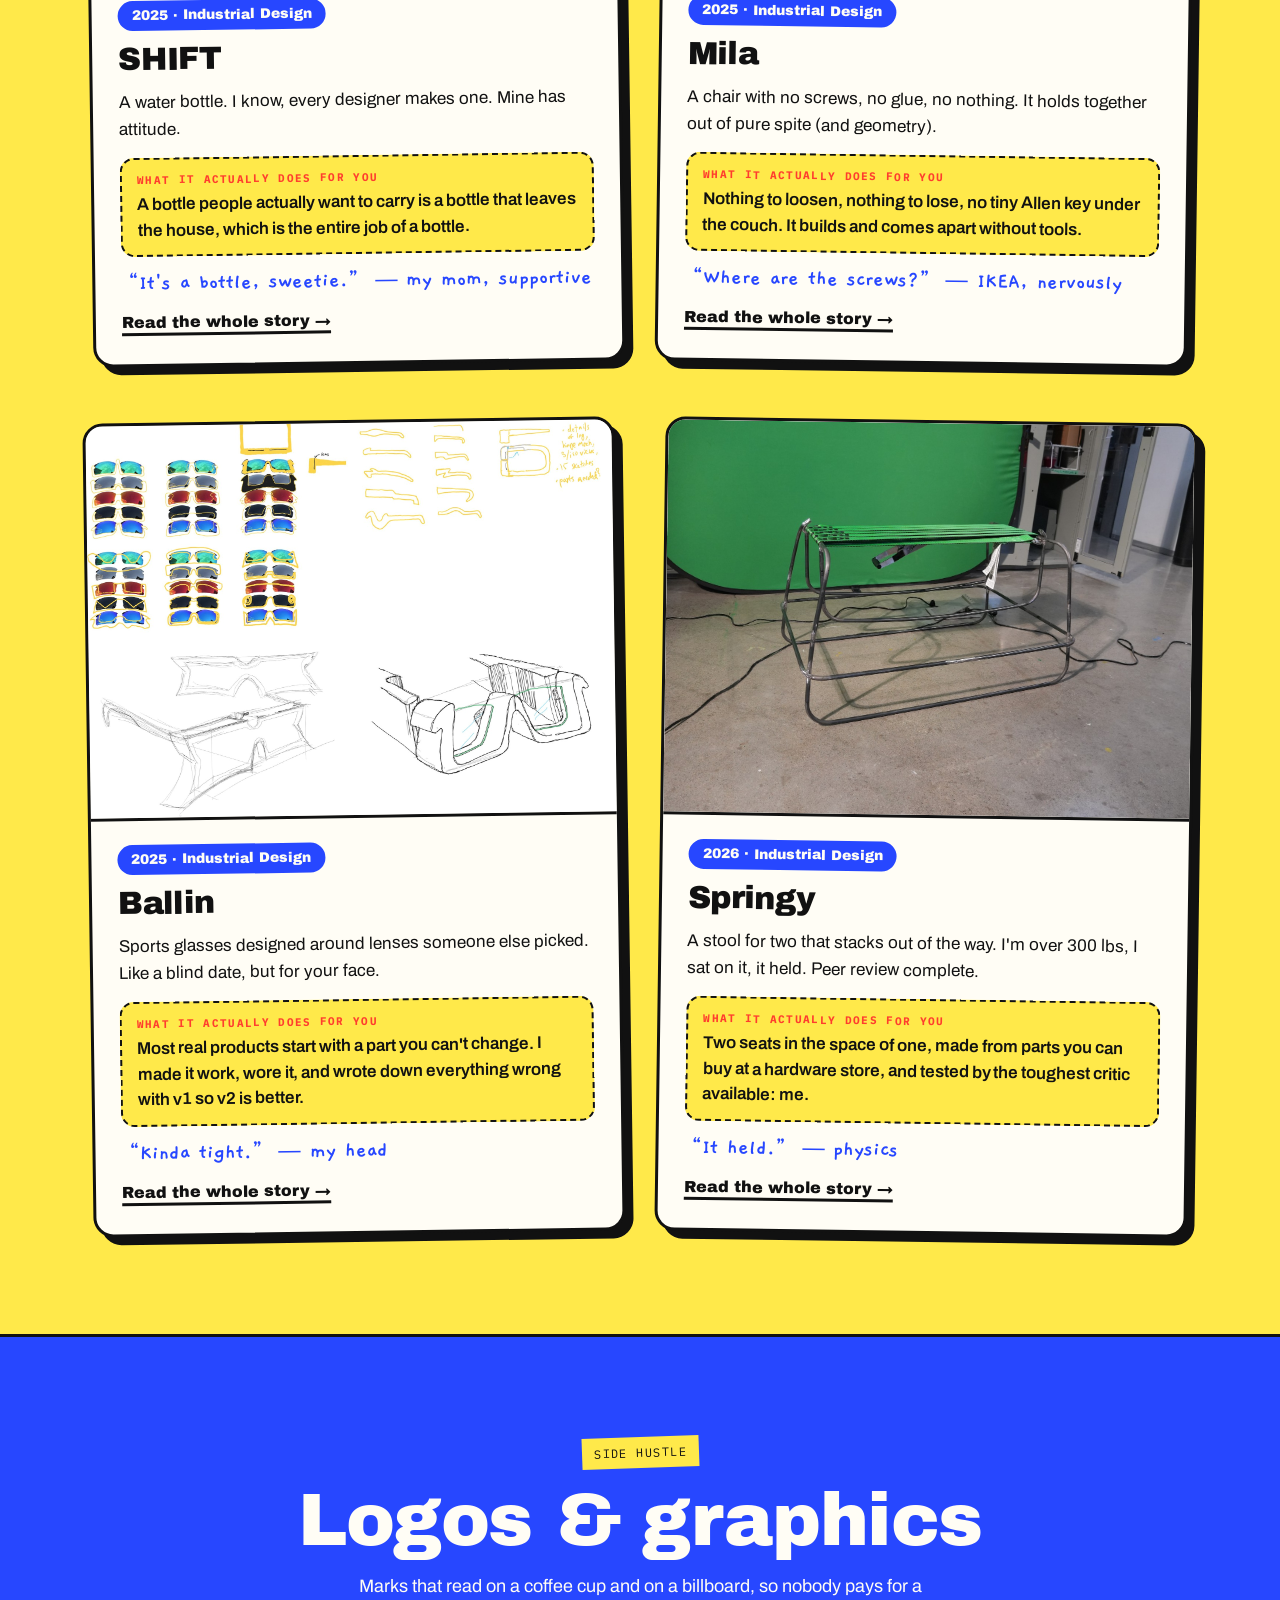
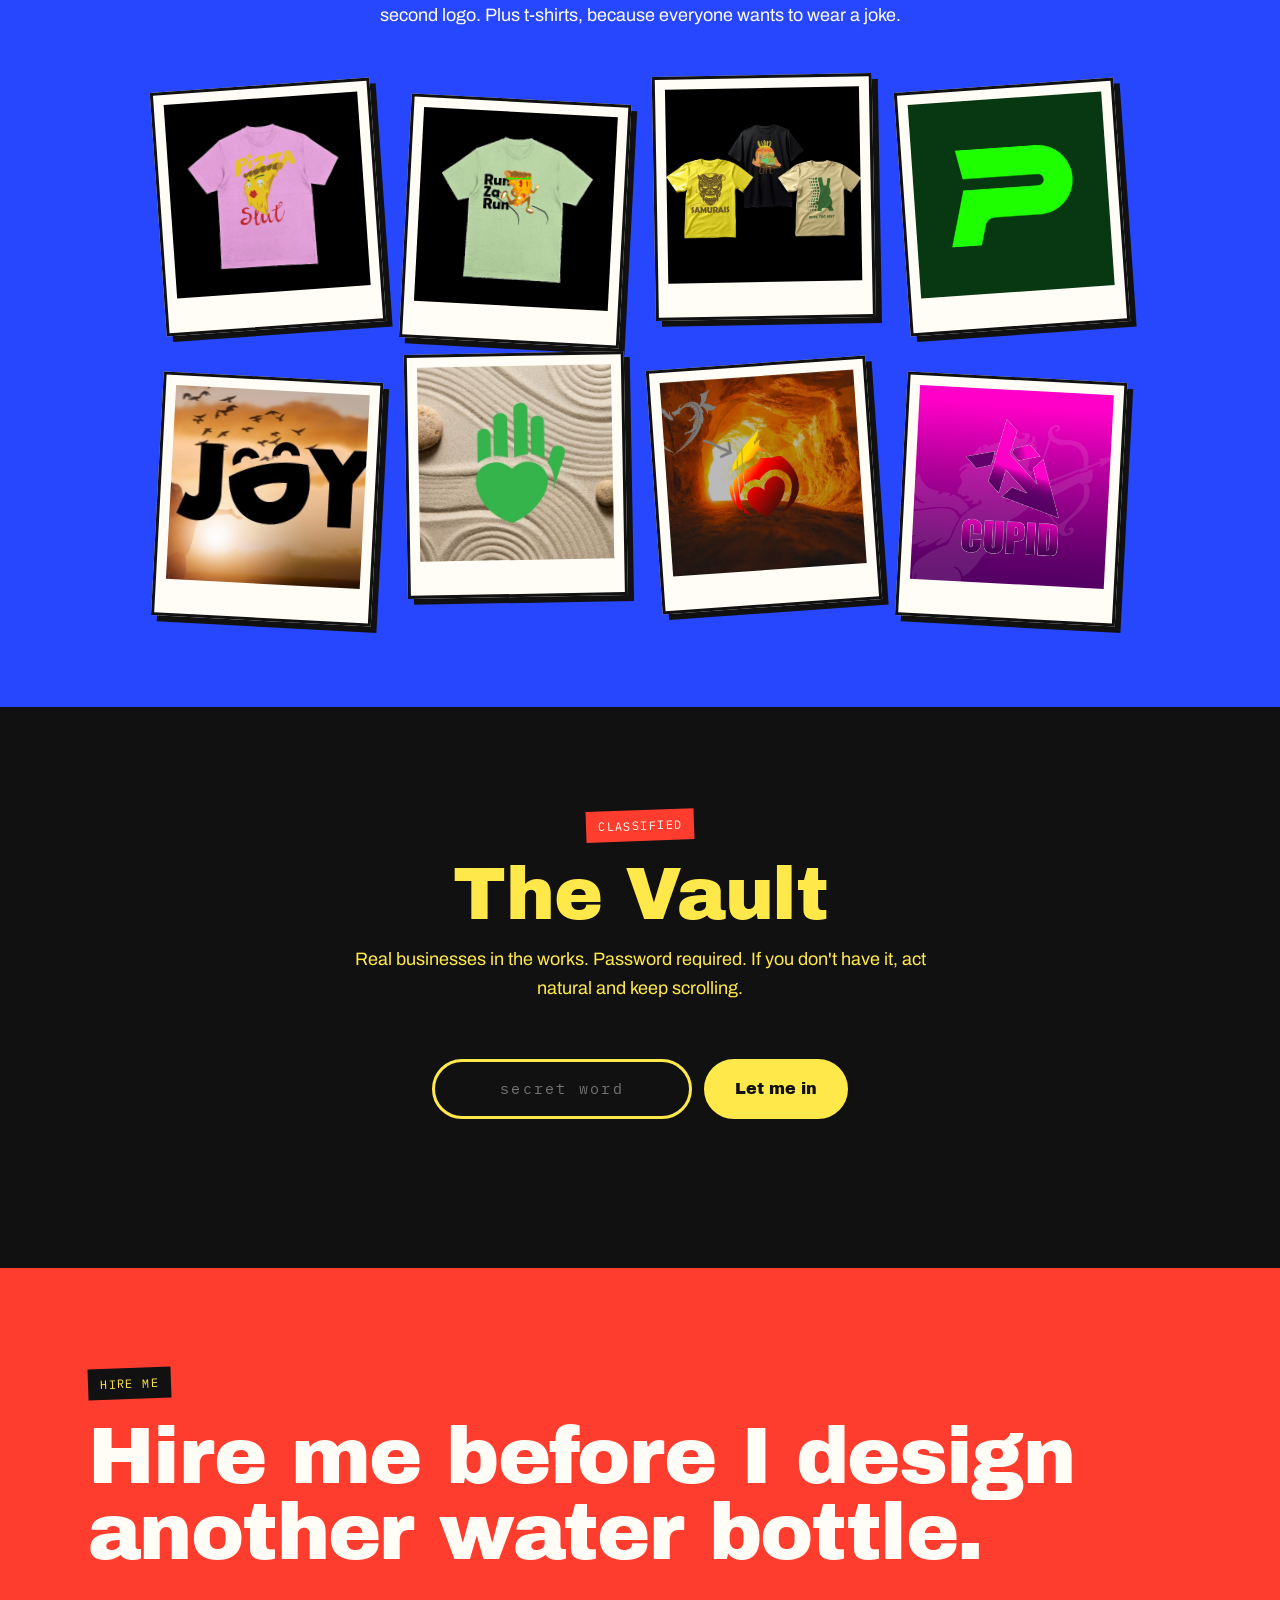
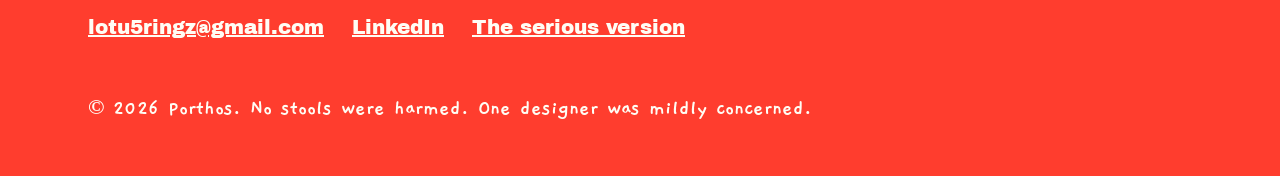
==== commit 17299740: "Add files via upload" ====
--- a/index.html
+++ b/index.html
@@ -127,7 +127,7 @@
 </div></div></section>
 <section id="journey" style="padding-top:40px"><div class="wrap">
 <div class="sh"><span class="kick mono">The full discography</span><h2 class="h">Every project, in order. <span class="hl">No skipping.</span></h2><p>From a painting of fish in 2015 to furniture I personally stress-tested in 2026. Each one comes with what it actually does for you.</p></div>
-<div class="grid2"><article class="pc card"><button class="pimg po" data-id="koiworld"><img src="images/koiworld-hero.jpg" alt="Futuristic Koiworld"></button><div class="pbody"><span class="yr">2015 · Art</span><h3 class="h">Futuristic Koiworld</h3><p style="margin:0">I had leftover paint, spare plywood and too much free time. The paint blobs looked like ponds, so I committed to the bit and added fish.</p><div class="val"><b>WHAT IT ACTUALLY DOES FOR YOU</b>People leaned in to check if the water was wet. It wasn't. That's the whole lesson: make people look twice and you've already won.</div><div class="rev">“Is the water real?” — literally everyone</div><button class="more po" data-id="koiworld">Read the whole story →</button></div></article><article class="pc card"><button class="pimg po" data-id="eatdrinkmakeart"><img src="images/edma-template.jpg" alt="Eat Drink Make Art"></button><div class="pbody"><span class="yr">2015 · Client Work</span><h3 class="h">Eat Drink Make Art</h3><p style="margin:0">My first real client brief: a flyer for an event called Eat Drink Make Art, which is also my entire weekend plan.</p><div class="val"><b>WHAT IT ACTUALLY DOES FOR YOU</b>I built a reusable template, so the next flyer didn't need me. Yes, I designed myself out of a job. On purpose. That's value.</div><div class="rev">“Can you make the logo bigger?” — the client, probably</div><button class="more po" data-id="eatdrinkmakeart">Read the whole story →</button></div></article><article class="pc card"><button class="pimg po" data-id="thegrind"><img src="images/thegrind-sketches.jpg" alt="The Grind"></button><div class="pbody"><span class="yr">2018 · Branding · Self-directed</span><h3 class="h">The Grind</h3><p style="margin:0">A coffee shop that doesn't exist got a better logo than most coffee shops that do.</p><div class="val"><b>WHAT IT ACTUALLY DOES FOR YOU</b>The mark reads on a tiny cup and on a giant sign, so this imaginary owner saves real money by never needing a second logo.</div><div class="rev">“Where is this place? I want a latte.” — my friends, repeatedly</div><button class="more po" data-id="thegrind">Read the whole story →</button></div></article><article class="pc card"><button class="pimg po" data-id="dost"><img src="images/dost-hero.gif" alt="Dost"></button><div class="pbody"><span class="yr">2018 · Industrial Design</span><h3 class="h">Dost</h3><p style="margin:0">A phone stand made of cardboard. Yes, cardboard. It holds your phone more steadily than you do.</p><div class="val"><b>WHAT IT ACTUALLY DOES FOR YOU</b>Costs about as much as the box your phone came in, because it basically is the box. And it proves the shape works before anyone pays for a mold.</div><div class="rev">“Wait — that's cardboard?” — my uncle, twice</div><button class="more po" data-id="dost">Read the whole story →</button></div></article><article class="pc card"><button class="pimg po" data-id="luvmy"><img src="images/luvmy-sketches.jpg" alt="LuvMy"></button><div class="pbody"><span class="yr">2019 · Industrial Design</span><h3 class="h">LuvMy</h3><p style="margin:0">A watering can for kids, because adult watering cans are basically dumbbells with a spout.</p><div class="val"><b>WHAT IT ACTUALLY DOES FOR YOU</b>A kid can water the plants alone now. Parents get five minutes back, plants get water, everyone wins except the weeds.</div><div class="rev">“Finally, one I can lift.” — a hypothetical six-year-old</div><button class="more po" data-id="luvmy">Read the whole story →</button></div></article><article class="pc card"><button class="pimg po" data-id="twoball"><img src="images/twoball-mockup.jpg" alt="2 Ball"></button><div class="pbody"><span class="yr">2023 · Concept</span><h3 class="h">2 Ball</h3><p style="margin:0">Basketball, but with two balls. I asked “what if?” and the answer was chaos.</p><div class="val"><b>WHAT IT ACTUALLY DOES FOR YOU</b>A whole new game for the price of one extra ball. Your local court just got a free software update.</div><div class="rev">“Absolute chaos.” — the court</div><button class="more po" data-id="twoball">Read the whole story →</button></div></article><article class="pc card"><button class="pimg po" data-id="shift"><img src="images/shift-sketches.jpg" alt="SHIFT"></button><div class="pbody"><span class="yr">2025 · Industrial Design</span><h3 class="h">SHIFT</h3><p style="margin:0">A water bottle. I know, every designer makes one. Mine has attitude.</p><div class="val"><b>WHAT IT ACTUALLY DOES FOR YOU</b>A bottle people actually want to carry is a bottle that leaves the house, which is the entire job of a bottle.</div><div class="rev">“It's a bottle, sweetie.” — my mom, supportive</div><button class="more po" data-id="shift">Read the whole story →</button></div></article><article class="pc card"><button class="pimg po" data-id="mila"><img src="images/mila-sketches.jpg" alt="Mila"></button><div class="pbody"><span class="yr">2025 · Industrial Design</span><h3 class="h">Mila</h3><p style="margin:0">A chair with no screws, no glue, no nothing. It holds together out of pure spite (and geometry).</p><div class="val"><b>WHAT IT ACTUALLY DOES FOR YOU</b>Nothing to loosen, nothing to lose, no tiny Allen key under the couch. It builds and comes apart without tools.</div><div class="rev">“Where are the screws?” — IKEA, nervously</div><button class="more po" data-id="mila">Read the whole story →</button></div></article><article class="pc card"><button class="pimg po" data-id="ballin"><img src="images/ballin-sketches.jpg" alt="Ballin"></button><div class="pbody"><span class="yr">2025 · Industrial Design</span><h3 class="h">Ballin</h3><p style="margin:0">Sports glasses designed around lenses someone else picked. Like a blind date, but for your face.</p><div class="val"><b>WHAT IT ACTUALLY DOES FOR YOU</b>Most real products start with a part you can't change. I made it work, wore it, and wrote down everything wrong with v1 so v2 is better.</div><div class="rev">“Kinda tight.” — my head</div><button class="more po" data-id="ballin">Read the whole story →</button></div></article><article class="pc card"><button class="pimg po" data-id="springy"><img src="images/springy-final.jpg" alt="Springy"></button><div class="pbody"><span class="yr">2026 · Industrial Design</span><h3 class="h">Springy</h3><p style="margin:0">A stool for two that stacks out of the way. I'm over 300 lbs, I sat on it, it held. Peer review complete.</p><div class="val"><b>WHAT IT ACTUALLY DOES FOR YOU</b>Two seats in the space of one, made from parts you can buy at a hardware store, and tested by the toughest critic available: me.</div><div class="rev">“It held.” — physics</div><button class="more po" data-id="springy">Read the whole story →</button></div></article></div></div></section>
+<div class="grid2"><article class="pc card"><button class="pimg po" data-id="koiworld"><img src="images/koiworld-hero.jpg" alt="Futuristic Koiworld"></button><div class="pbody"><span class="yr">2015 · Art</span><h3 class="h">Futuristic Koiworld</h3><p style="margin:0">I had leftover paint, spare plywood and too much free time. The paint blobs looked like ponds, so I committed to the bit and added fish.</p><div class="val"><b>WHAT IT ACTUALLY DOES FOR YOU</b>People leaned in to check if the water was wet. It wasn't. That's the whole lesson: make people look twice and you've already won.</div><div class="rev">“Is the water real?” — literally everyone</div><button class="more po" data-id="koiworld">Read the whole story →</button></div></article><article class="pc card"><button class="pimg po" data-id="eatdrinkmakeart"><img src="images/edma-template.jpg" alt="Eat Drink Make Art"></button><div class="pbody"><span class="yr">2015 · Client Work</span><h3 class="h">Eat Drink Make Art</h3><p style="margin:0">My first real client brief: a flyer for an event called Eat Drink Make Art, which is also my entire weekend plan.</p><div class="val"><b>WHAT IT ACTUALLY DOES FOR YOU</b>I built a reusable template, so the next flyer didn't need me. Yes, I designed myself out of a job. On purpose. That's value.</div><div class="rev">“Can you make the logo bigger?” — the client, probably</div><button class="more po" data-id="eatdrinkmakeart">Read the whole story →</button></div></article><article class="pc card"><button class="pimg po" data-id="thegrind"><img src="images/thegrind-sketches.jpg" alt="The Grind"></button><div class="pbody"><span class="yr">2018 · Branding · Self-directed</span><h3 class="h">The Grind</h3><p style="margin:0">A coffee shop that doesn't exist got a better logo than most coffee shops that do.</p><div class="val"><b>WHAT IT ACTUALLY DOES FOR YOU</b>The mark reads on a tiny cup and on a giant sign, so this imaginary owner saves real money by never needing a second logo.</div><div class="rev">“Where is this place? I want a latte.” — my friends, repeatedly</div><button class="more po" data-id="thegrind">Read the whole story →</button></div></article><article class="pc card"><button class="pimg po" data-id="dost"><img src="images/dost-hero.gif" onerror="this.onerror=null;this.src='images/dost-sketches.jpg'" alt="Dost"></button><div class="pbody"><span class="yr">2018 · Industrial Design</span><h3 class="h">Dost</h3><p style="margin:0">A phone stand made of cardboard. Yes, cardboard. It holds your phone more steadily than you do.</p><div class="val"><b>WHAT IT ACTUALLY DOES FOR YOU</b>Costs about as much as the box your phone came in, because it basically is the box. And it proves the shape works before anyone pays for a mold.</div><div class="rev">“Wait — that's cardboard?” — my uncle, twice</div><button class="more po" data-id="dost">Read the whole story →</button></div></article><article class="pc card"><button class="pimg po" data-id="luvmy"><img src="images/luvmy-sketches.jpg" alt="LuvMy"></button><div class="pbody"><span class="yr">2019 · Industrial Design</span><h3 class="h">LuvMy</h3><p style="margin:0">A watering can for kids, because adult watering cans are basically dumbbells with a spout.</p><div class="val"><b>WHAT IT ACTUALLY DOES FOR YOU</b>A kid can water the plants alone now. Parents get five minutes back, plants get water, everyone wins except the weeds.</div><div class="rev">“Finally, one I can lift.” — a hypothetical six-year-old</div><button class="more po" data-id="luvmy">Read the whole story →</button></div></article><article class="pc card"><button class="pimg po" data-id="twoball"><img src="images/twoball-mockup.jpg" alt="2 Ball"></button><div class="pbody"><span class="yr">2023 · Concept</span><h3 class="h">2 Ball</h3><p style="margin:0">Basketball, but with two balls. I asked “what if?” and the answer was chaos.</p><div class="val"><b>WHAT IT ACTUALLY DOES FOR YOU</b>A whole new game for the price of one extra ball. Your local court just got a free software update.</div><div class="rev">“Absolute chaos.” — the court</div><button class="more po" data-id="twoball">Read the whole story →</button></div></article><article class="pc card"><button class="pimg po" data-id="shift"><img src="images/shift-sketches.jpg" alt="SHIFT"></button><div class="pbody"><span class="yr">2025 · Industrial Design</span><h3 class="h">SHIFT</h3><p style="margin:0">A water bottle. I know, every designer makes one. Mine has attitude.</p><div class="val"><b>WHAT IT ACTUALLY DOES FOR YOU</b>A bottle people actually want to carry is a bottle that leaves the house, which is the entire job of a bottle.</div><div class="rev">“It's a bottle, sweetie.” — my mom, supportive</div><button class="more po" data-id="shift">Read the whole story →</button></div></article><article class="pc card"><button class="pimg po" data-id="mila"><img src="images/mila-sketches.jpg" alt="Mila"></button><div class="pbody"><span class="yr">2025 · Industrial Design</span><h3 class="h">Mila</h3><p style="margin:0">A chair with no screws, no glue, no nothing. It holds together out of pure spite (and geometry).</p><div class="val"><b>WHAT IT ACTUALLY DOES FOR YOU</b>Nothing to loosen, nothing to lose, no tiny Allen key under the couch. It builds and comes apart without tools.</div><div class="rev">“Where are the screws?” — IKEA, nervously</div><button class="more po" data-id="mila">Read the whole story →</button></div></article><article class="pc card"><button class="pimg po" data-id="ballin"><img src="images/ballin-sketches.jpg" alt="Ballin"></button><div class="pbody"><span class="yr">2025 · Industrial Design</span><h3 class="h">Ballin</h3><p style="margin:0">Sports glasses designed around lenses someone else picked. Like a blind date, but for your face.</p><div class="val"><b>WHAT IT ACTUALLY DOES FOR YOU</b>Most real products start with a part you can't change. I made it work, wore it, and wrote down everything wrong with v1 so v2 is better.</div><div class="rev">“Kinda tight.” — my head</div><button class="more po" data-id="ballin">Read the whole story →</button></div></article><article class="pc card"><button class="pimg po" data-id="springy"><img src="images/springy-final.jpg" alt="Springy"></button><div class="pbody"><span class="yr">2026 · Industrial Design</span><h3 class="h">Springy</h3><p style="margin:0">A stool for two that stacks out of the way. I'm over 300 lbs, I sat on it, it held. Peer review complete.</p><div class="val"><b>WHAT IT ACTUALLY DOES FOR YOU</b>Two seats in the space of one, made from parts you can buy at a hardware store, and tested by the toughest critic available: me.</div><div class="rev">“It held.” — physics</div><button class="more po" data-id="springy">Read the whole story →</button></div></article></div></div></section>
 <section id="graphics"><div class="wrap">
 <div class="sh" style="text-align:center"><span class="kick mono">Side hustle</span><h2 class="h">Logos &amp; graphics</h2><p style="margin-inline:auto">Marks that read on a coffee cup and on a billboard, so nobody pays for a second logo. Plus t-shirts, because everyone wants to wear a joke.</p></div>
 <div class="polas"><button class="pola gx" data-src="images/tshirt-01.jpg"><img src="images/tshirt-01.jpg" alt="Graphic work"></button><button class="pola gx" data-src="images/tshirt-02.jpg"><img src="images/tshirt-02.jpg" alt="Graphic work"></button><button class="pola gx" data-src="images/tshirt-03.jpg"><img src="images/tshirt-03.jpg" alt="Graphic work"></button><button class="pola gx" data-src="images/logo-01.jpg"><img src="images/logo-01.jpg" alt="Graphic work"></button><button class="pola gx" data-src="images/logo-02.jpg"><img src="images/logo-02.jpg" alt="Graphic work"></button><button class="pola gx" data-src="images/logo-03.jpg"><img src="images/logo-03.jpg" alt="Graphic work"></button><button class="pola gx" data-src="images/logo-04.jpg"><img src="images/logo-04.jpg" alt="Graphic work"></button><button class="pola gx" data-src="images/logo-05.jpg"><img src="images/logo-05.jpg" alt="Graphic work"></button></div></div></section>
@@ -143,7 +143,7 @@
 </div></footer>
 <div id="reader" class="reader" style="display:none"><button class="r-x" data-close="1" aria-label="Close">✕</button><div id="rbody" class="rbody"></div></div>
 <div id="lb" class="lb" style="display:none"><img id="lbi" alt=""></div><script>
-var P=[{"id":"koiworld","year":"2015","cat":"Art","title":"Futuristic Koiworld","tag":"“Is the water real?” — literally everyone","sum":"I had leftover paint, spare plywood and too much free time. The paint blobs looked like ponds, so I committed to the bit and added fish.","val":"People leaned in to check if the water was wet. It wasn't. That's the whole lesson: make people look twice and you've already won.","specs":{"Medium":"Painting on board","Role":"Artist","Deliverables":"Original painting"},"body":["Futuristic Koiworld was born out of necessity: leftover acrylic and spare plywood boards. The first plop of paint held its shape so beautifully that laziness became technique — and a board full of dimensional acrylic ponds suggested its own answer: koi fish.","It's the earliest piece on this timeline for a reason. Everything after it — branding, products, furniture — comes back to the same instinct: make the thing worth a second look."],"imgs":["koiworld-hero.jpg","koiworld-detail.jpg"],"joke":"No koi were harmed. Several brushes were."},{"id":"eatdrinkmakeart","year":"2015","cat":"Client Work","title":"Eat Drink Make Art","tag":"“Can you make the logo bigger?” — the client, probably","sum":"My first real client brief: a flyer for an event called Eat Drink Make Art, which is also my entire weekend plan.","val":"I built a reusable template, so the next flyer didn't need me. Yes, I designed myself out of a job. On purpose. That's value.","specs":{"Client":"Dream Love Grow","Role":"Graphic Designer","Deliverables":"Template, flyer, mockup"},"body":["Dream Love Grow needed a flyer for their Eat Drink Make Art event. The work covered the full small-brief arc: a reusable template, the finished flyer, and a mockup showing it in the wild.","Small project, big shift — design stopped being just expression and became communication with a purpose."],"imgs":["edma-template.jpg","edma-flyer.jpg","edma-mockup.jpg"],"joke":"I did attend. I did eat. I did drink."},{"id":"thegrind","year":"2018","cat":"Branding · Self-directed","title":"The Grind","tag":"“Where is this place? I want a latte.” — my friends, repeatedly","sum":"A coffee shop that doesn't exist got a better logo than most coffee shops that do.","val":"The mark reads on a tiny cup and on a giant sign, so this imaginary owner saves real money by never needing a second logo.","specs":{"Brief":"Self-directed","Role":"Brand Designer","Deliverables":"Sketches, logo, mockup"},"body":["The Grind was a self-directed exercise, not a paid brief — I wanted to know whether I could take a mark from sketchbook to something that looked like it belonged on a real storefront.","It started with rounds of marks and wordforms before landing on a logo that felt no-nonsense, warm, caffeinated. The mockup was the actual test: does the identity hold up on signage, on a cup, in someone's hand?"],"imgs":["thegrind-sketches.jpg","thegrind-logo.jpg","thegrind-mockup.jpg"],"joke":"Fully caffeinated during production. It shows."},{"id":"dost","year":"2018","cat":"Industrial Design","title":"Dost","tag":"“Wait — that's cardboard?” — my uncle, twice","sum":"A phone stand made of cardboard. Yes, cardboard. It holds your phone more steadily than you do.","val":"Costs about as much as the box your phone came in, because it basically is the box. And it proves the shape works before anyone pays for a mold.","specs":{"Materials":"Cardboard, rubber grip","Role":"Industrial Designer","Deliverables":"Sketches, assembly instructions, final prototype"},"body":["Dost is a phone and tablet stand built from cardboard with a rubber grip — a cheap material asked to do a serious job. The constraint was the point: if it works in cardboard, the thinking is sound.","The process is documented end to end: ideation sketches, form studies, a step-by-step assembly instruction graphic, and a final physical prototype that holds a device at a usable angle without sliding."],"imgs":["dost-sketches-white.jpg","dost-process.jpg","dost-instructions-white.jpg","dost-prototype.jpg"],"joke":"Dost means “friend.” It's more reliable than most."},{"id":"luvmy","year":"2019","cat":"Industrial Design","title":"LuvMy","tag":"“Finally, one I can lift.” — a hypothetical six-year-old","sum":"A watering can for kids, because adult watering cans are basically dumbbells with a spout.","val":"A kid can water the plants alone now. Parents get five minutes back, plants get water, everyone wins except the weeds.","specs":{"User":"Children","Role":"Industrial Designer","Deliverables":"Sketches, technical drawing, usage diagram, renders"},"body":["LuvMy is a watering can designed for kids — scaled grip, manageable pour weight, and a form friendly enough to make watering plants feel like play rather than a chore.","This was the first project with a complete professional document trail: ideation sketches, a proper technical drawing, a how-to-use diagram for the end user, and final renders. Process became the product."],"credit":"Poster: original Danbo figure photograph sourced from Google years ago — photographer unknown; full credit to the original author. Edited by Porthos. Non-commercial portfolio use.","imgs":["luvmy-sketches.jpg","luvmy-technical.jpg","luvmy-howto.jpg","luvmy-render.jpg","luvmy-poster.jpg"],"joke":"Full technical drawing included. Kids' stuff deserves dimensions too."},{"id":"twoball","year":"2023","cat":"Concept","title":"2 Ball","tag":"“Absolute chaos.” — the court","sum":"Basketball, but with two balls. I asked “what if?” and the answer was chaos.","val":"A whole new game for the price of one extra ball. Your local court just got a free software update.","specs":{"Type":"Game concept","Role":"Concept Designer","Deliverables":"Mockups, rule documentation"},"body":["2 Ball asks a simple question: what happens to basketball when there are two balls on the court? The answer is a different game — split attention, doubled scoring threats, and entirely new defensive math.","The project includes visual mockups and detailed game rules. It marks a shift in the work: from designing objects to designing experiences and systems people play inside of."],"imgs":["twoball-mockup.jpg","twoball-rules.jpg"],"joke":"Defence is now twice as hard. You're welcome."},{"id":"shift","year":"2025","cat":"Industrial Design","title":"SHIFT","tag":"“It's a bottle, sweetie.” — my mom, supportive","sum":"A water bottle. I know, every designer makes one. Mine has attitude.","val":"A bottle people actually want to carry is a bottle that leaves the house, which is the entire job of a bottle.","specs":{"Context":"Industrial design program","Role":"Industrial Designer","Deliverables":"Sketches, renders"},"body":["SHIFT is a water bottle concept developed through sketching and 3D rendering — an exercise in giving a saturated product category a reason to be looked at again.","It belongs to the design-school chapter of this timeline: the same instincts from Dost and LuvMy, now backed by formal training, better tools, and faster iteration."],"imgs":["shift-sketches.jpg","shift-render.jpg"],"joke":"Holds water. Confirmed."},{"id":"mila","year":"2025","cat":"Industrial Design","title":"Mila","tag":"“Where are the screws?” — IKEA, nervously","sum":"A chair with no screws, no glue, no nothing. It holds together out of pure spite (and geometry).","val":"Nothing to loosen, nothing to lose, no tiny Allen key under the couch. It builds and comes apart without tools.","specs":{"Materials":"CNC-milled wood","Constraint":"Zero fasteners","Deliverables":"Sketches, renders, video"},"body":["Mila is a scaled chair designed around one hard rule: no screws, no glue, no external attachments of any kind. Every connection is solved in the geometry of the wood itself.","The pieces were CNC-milled and assembled by hand, documented in sketches, renders, and video. It's precision as a design language — if the joinery is right, the chair simply holds.","The quote that lets this process breathe: 'Be faithful to your taste, because nothing you really like is out of style.' — Billy Baldwin"],"imgs":["mila-sketches.jpg","mila-render.jpg","mila-cnc.jpg"],"joke":"The Allen key industry has been notified."},{"id":"ballin","year":"2025","cat":"Industrial Design","title":"Ballin","tag":"“Kinda tight.” — my head","sum":"Sports glasses designed around lenses someone else picked. Like a blind date, but for your face.","val":"Most real products start with a part you can't change. I made it work, wore it, and wrote down everything wrong with v1 so v2 is better.","specs":{"Constraint":"Pre-supplied lenses","Role":"Industrial Designer","Deliverables":"Sketches, renders, 3D-printed prototype (v1)"},"body":["Ballin started with the one thing that couldn't change: the lenses were given. The brief was to design athletic frames around them — fit, retention, ventilation, and a look that earns a place on someone's face mid-game.","Version 1 went from sketches and renders all the way to a 3D-printed working prototype with the lenses mounted. Constraint-first design is the realest kind: most products in the world start with a part you don't control.","Next print: add magnets at the nose connector for a stronger close, and make the band adjustable — v1 sat a little tight on the head. Honest notes are part of the process."],"imgs":["ballin-sketches.jpg","ballin-render.jpg","ballin-moodboard.jpg","ballin-lens.jpg"],"joke":"v1 sat a little tight. My head is not small. Noted for v2."},{"id":"springy","year":"2026","cat":"Industrial Design","title":"Springy","tag":"“It held.” — physics","sum":"A stool for two that stacks out of the way. I'm over 300 lbs, I sat on it, it held. Peer review complete.","val":"Two seats in the space of one, made from parts you can buy at a hardware store, and tested by the toughest critic available: me.","specs":{"Materials":"Metal rod frame, ratchet straps","Load tested":"300+ lbs","Deliverables":"Sketches, renders, maquettes, build photos"},"body":["Springy is a stackable stool that seats two, built from a metal rod frame with ratchet straps as the seating surface — industrial materials doing honest work. The straps give; the frame doesn't.","The process ran the full arc: sketches, renders, scale maquettes, and a real build. The final test was the most direct one available — I'm over 300 lbs, and I sat on it. It handled my weight without complaint. That's not a render claim; that's a load test.","As the most recent stop on this timeline, Springy is the thesis of the whole portfolio: design it properly, build it for real, and let the object prove itself."],"imgs":["springy-final.jpg","springy-stool.jpg","springy-straps.jpg","springy-sketches.jpg","springy-render.jpg","springy-maquette.jpg","springy-build.jpg"],"joke":"Load testing performed by the designer. The designer is fine."}];var C={"back":"← back to the good stuff","vlabel":"WHAT IT ACTUALLY DOES FOR YOU","jlabel":"Director's commentary:","fig":"exhibit {n} of {t}","err":"Nope. Nice try though.","granted":"ACCESS GRANTED. Don't tell anyone.","pwph":"secret word","unlock":"Let me in"};
+var P=[{"id":"koiworld","year":"2015","cat":"Art","title":"Futuristic Koiworld","tag":"“Is the water real?” — literally everyone","sum":"I had leftover paint, spare plywood and too much free time. The paint blobs looked like ponds, so I committed to the bit and added fish.","val":"People leaned in to check if the water was wet. It wasn't. That's the whole lesson: make people look twice and you've already won.","specs":{"Medium":"Painting on board","Role":"Artist","Deliverables":"Original painting"},"body":["Futuristic Koiworld was born out of necessity: leftover acrylic and spare plywood boards. The first plop of paint held its shape so beautifully that laziness became technique — and a board full of dimensional acrylic ponds suggested its own answer: koi fish.","It's the earliest piece on this timeline for a reason. Everything after it — branding, products, furniture — comes back to the same instinct: make the thing worth a second look."],"imgs":["koiworld-hero.jpg","koiworld-detail.jpg"],"joke":"No koi were harmed. Several brushes were."},{"id":"eatdrinkmakeart","year":"2015","cat":"Client Work","title":"Eat Drink Make Art","tag":"“Can you make the logo bigger?” — the client, probably","sum":"My first real client brief: a flyer for an event called Eat Drink Make Art, which is also my entire weekend plan.","val":"I built a reusable template, so the next flyer didn't need me. Yes, I designed myself out of a job. On purpose. That's value.","specs":{"Client":"Dream Love Grow","Role":"Graphic Designer","Deliverables":"Template, flyer, mockup"},"body":["Dream Love Grow needed a flyer for their Eat Drink Make Art event. The work covered the full small-brief arc: a reusable template, the finished flyer, and a mockup showing it in the wild.","Small project, big shift — design stopped being just expression and became communication with a purpose."],"imgs":["edma-template.jpg","edma-flyer.jpg","edma-mockup.jpg"],"joke":"I did attend. I did eat. I did drink."},{"id":"thegrind","year":"2018","cat":"Branding · Self-directed","title":"The Grind","tag":"“Where is this place? I want a latte.” — my friends, repeatedly","sum":"A coffee shop that doesn't exist got a better logo than most coffee shops that do.","val":"The mark reads on a tiny cup and on a giant sign, so this imaginary owner saves real money by never needing a second logo.","specs":{"Brief":"Self-directed","Role":"Brand Designer","Deliverables":"Sketches, logo, mockup"},"body":["The Grind was a self-directed exercise, not a paid brief — I wanted to know whether I could take a mark from sketchbook to something that looked like it belonged on a real storefront.","It started with rounds of marks and wordforms before landing on a logo that felt no-nonsense, warm, caffeinated. The mockup was the actual test: does the identity hold up on signage, on a cup, in someone's hand?"],"imgs":["thegrind-sketches.jpg","thegrind-logo.jpg","thegrind-mockup.jpg"],"joke":"Fully caffeinated during production. It shows."},{"id":"dost","year":"2018","cat":"Industrial Design","title":"Dost","tag":"“Wait — that's cardboard?” — my uncle, twice","sum":"A phone stand made of cardboard. Yes, cardboard. It holds your phone more steadily than you do.","val":"Costs about as much as the box your phone came in, because it basically is the box. And it proves the shape works before anyone pays for a mold.","specs":{"Materials":"Cardboard, rubber grip","Role":"Industrial Designer","Deliverables":"Sketches, assembly instructions, final prototype"},"body":["Dost is a phone and tablet stand built from cardboard with a rubber grip — a cheap material asked to do a serious job. The constraint was the point: if it works in cardboard, the thinking is sound.","The process is documented end to end: ideation sketches, form studies, a step-by-step assembly instruction graphic, and a final physical prototype that holds a device at a usable angle without sliding."],"imgs":["dost-sketches.jpg","dost-process.jpg","dost-instructions.jpg","dost-prototype.jpg"],"joke":"Dost means “friend.” It's more reliable than most."},{"id":"luvmy","year":"2019","cat":"Industrial Design","title":"LuvMy","tag":"“Finally, one I can lift.” — a hypothetical six-year-old","sum":"A watering can for kids, because adult watering cans are basically dumbbells with a spout.","val":"A kid can water the plants alone now. Parents get five minutes back, plants get water, everyone wins except the weeds.","specs":{"User":"Children","Role":"Industrial Designer","Deliverables":"Sketches, technical drawing, usage diagram, renders"},"body":["LuvMy is a watering can designed for kids — scaled grip, manageable pour weight, and a form friendly enough to make watering plants feel like play rather than a chore.","This was the first project with a complete professional document trail: ideation sketches, a proper technical drawing, a how-to-use diagram for the end user, and final renders. Process became the product."],"credit":"Poster: original Danbo figure photograph sourced from Google years ago — photographer unknown; full credit to the original author. Edited by Porthos. Non-commercial portfolio use.","imgs":["luvmy-sketches.jpg","luvmy-technical.jpg","luvmy-howto.jpg","luvmy-render.jpg","luvmy-poster.jpg"],"joke":"Full technical drawing included. Kids' stuff deserves dimensions too."},{"id":"twoball","year":"2023","cat":"Concept","title":"2 Ball","tag":"“Absolute chaos.” — the court","sum":"Basketball, but with two balls. I asked “what if?” and the answer was chaos.","val":"A whole new game for the price of one extra ball. Your local court just got a free software update.","specs":{"Type":"Game concept","Role":"Concept Designer","Deliverables":"Mockups, rule documentation"},"body":["2 Ball asks a simple question: what happens to basketball when there are two balls on the court? The answer is a different game — split attention, doubled scoring threats, and entirely new defensive math.","The project includes visual mockups and detailed game rules. It marks a shift in the work: from designing objects to designing experiences and systems people play inside of."],"imgs":["twoball-mockup.jpg","twoball-rules.jpg"],"joke":"Defence is now twice as hard. You're welcome."},{"id":"shift","year":"2025","cat":"Industrial Design","title":"SHIFT","tag":"“It's a bottle, sweetie.” — my mom, supportive","sum":"A water bottle. I know, every designer makes one. Mine has attitude.","val":"A bottle people actually want to carry is a bottle that leaves the house, which is the entire job of a bottle.","specs":{"Context":"Industrial design program","Role":"Industrial Designer","Deliverables":"Sketches, renders"},"body":["SHIFT is a water bottle concept developed through sketching and 3D rendering — an exercise in giving a saturated product category a reason to be looked at again.","It belongs to the design-school chapter of this timeline: the same instincts from Dost and LuvMy, now backed by formal training, better tools, and faster iteration."],"imgs":["shift-sketches.jpg","shift-render.jpg"],"joke":"Holds water. Confirmed."},{"id":"mila","year":"2025","cat":"Industrial Design","title":"Mila","tag":"“Where are the screws?” — IKEA, nervously","sum":"A chair with no screws, no glue, no nothing. It holds together out of pure spite (and geometry).","val":"Nothing to loosen, nothing to lose, no tiny Allen key under the couch. It builds and comes apart without tools.","specs":{"Materials":"CNC-milled wood","Constraint":"Zero fasteners","Deliverables":"Sketches, renders, video"},"body":["Mila is a scaled chair designed around one hard rule: no screws, no glue, no external attachments of any kind. Every connection is solved in the geometry of the wood itself.","The pieces were CNC-milled and assembled by hand, documented in sketches, renders, and video. It's precision as a design language — if the joinery is right, the chair simply holds.","The quote that lets this process breathe: 'Be faithful to your taste, because nothing you really like is out of style.' — Billy Baldwin"],"imgs":["mila-sketches.jpg","mila-render.jpg","mila-cnc.jpg"],"joke":"The Allen key industry has been notified."},{"id":"ballin","year":"2025","cat":"Industrial Design","title":"Ballin","tag":"“Kinda tight.” — my head","sum":"Sports glasses designed around lenses someone else picked. Like a blind date, but for your face.","val":"Most real products start with a part you can't change. I made it work, wore it, and wrote down everything wrong with v1 so v2 is better.","specs":{"Constraint":"Pre-supplied lenses","Role":"Industrial Designer","Deliverables":"Sketches, renders, 3D-printed prototype (v1)"},"body":["Ballin started with the one thing that couldn't change: the lenses were given. The brief was to design athletic frames around them — fit, retention, ventilation, and a look that earns a place on someone's face mid-game.","Version 1 went from sketches and renders all the way to a 3D-printed working prototype with the lenses mounted. Constraint-first design is the realest kind: most products in the world start with a part you don't control.","Next print: add magnets at the nose connector for a stronger close, and make the band adjustable — v1 sat a little tight on the head. Honest notes are part of the process."],"imgs":["ballin-sketches.jpg","ballin-render.jpg","ballin-moodboard.jpg","ballin-lens.jpg"],"joke":"v1 sat a little tight. My head is not small. Noted for v2."},{"id":"springy","year":"2026","cat":"Industrial Design","title":"Springy","tag":"“It held.” — physics","sum":"A stool for two that stacks out of the way. I'm over 300 lbs, I sat on it, it held. Peer review complete.","val":"Two seats in the space of one, made from parts you can buy at a hardware store, and tested by the toughest critic available: me.","specs":{"Materials":"Metal rod frame, ratchet straps","Load tested":"300+ lbs","Deliverables":"Sketches, renders, maquettes, build photos"},"body":["Springy is a stackable stool that seats two, built from a metal rod frame with ratchet straps as the seating surface — industrial materials doing honest work. The straps give; the frame doesn't.","The process ran the full arc: sketches, renders, scale maquettes, and a real build. The final test was the most direct one available — I'm over 300 lbs, and I sat on it. It handled my weight without complaint. That's not a render claim; that's a load test.","As the most recent stop on this timeline, Springy is the thesis of the whole portfolio: design it properly, build it for real, and let the object prove itself."],"imgs":["springy-final.jpg","springy-stool.jpg","springy-straps.jpg","springy-sketches.jpg","springy-render.jpg","springy-maquette.jpg","springy-build.jpg"],"joke":"Load testing performed by the designer. The designer is fine."}];var C={"back":"← back to the good stuff","vlabel":"WHAT IT ACTUALLY DOES FOR YOU","jlabel":"Director's commentary:","fig":"exhibit {n} of {t}","err":"Nope. Nice try though.","granted":"ACCESS GRANTED. Don't tell anyone.","pwph":"secret word","unlock":"Let me in"};
 function esc(s){return String(s).replace(/&/g,"&amp;").replace(/</g,"&lt;").replace(/>/g,"&gt;").replace(/"/g,"&quot;");}
 var reader=document.getElementById('reader'),rbody=document.getElementById('rbody');
 function render(id){var i=-1;for(var k=0;k<P.length;k++)if(P[k].id===id)i=k;if(i<0)return;var p=P[i];
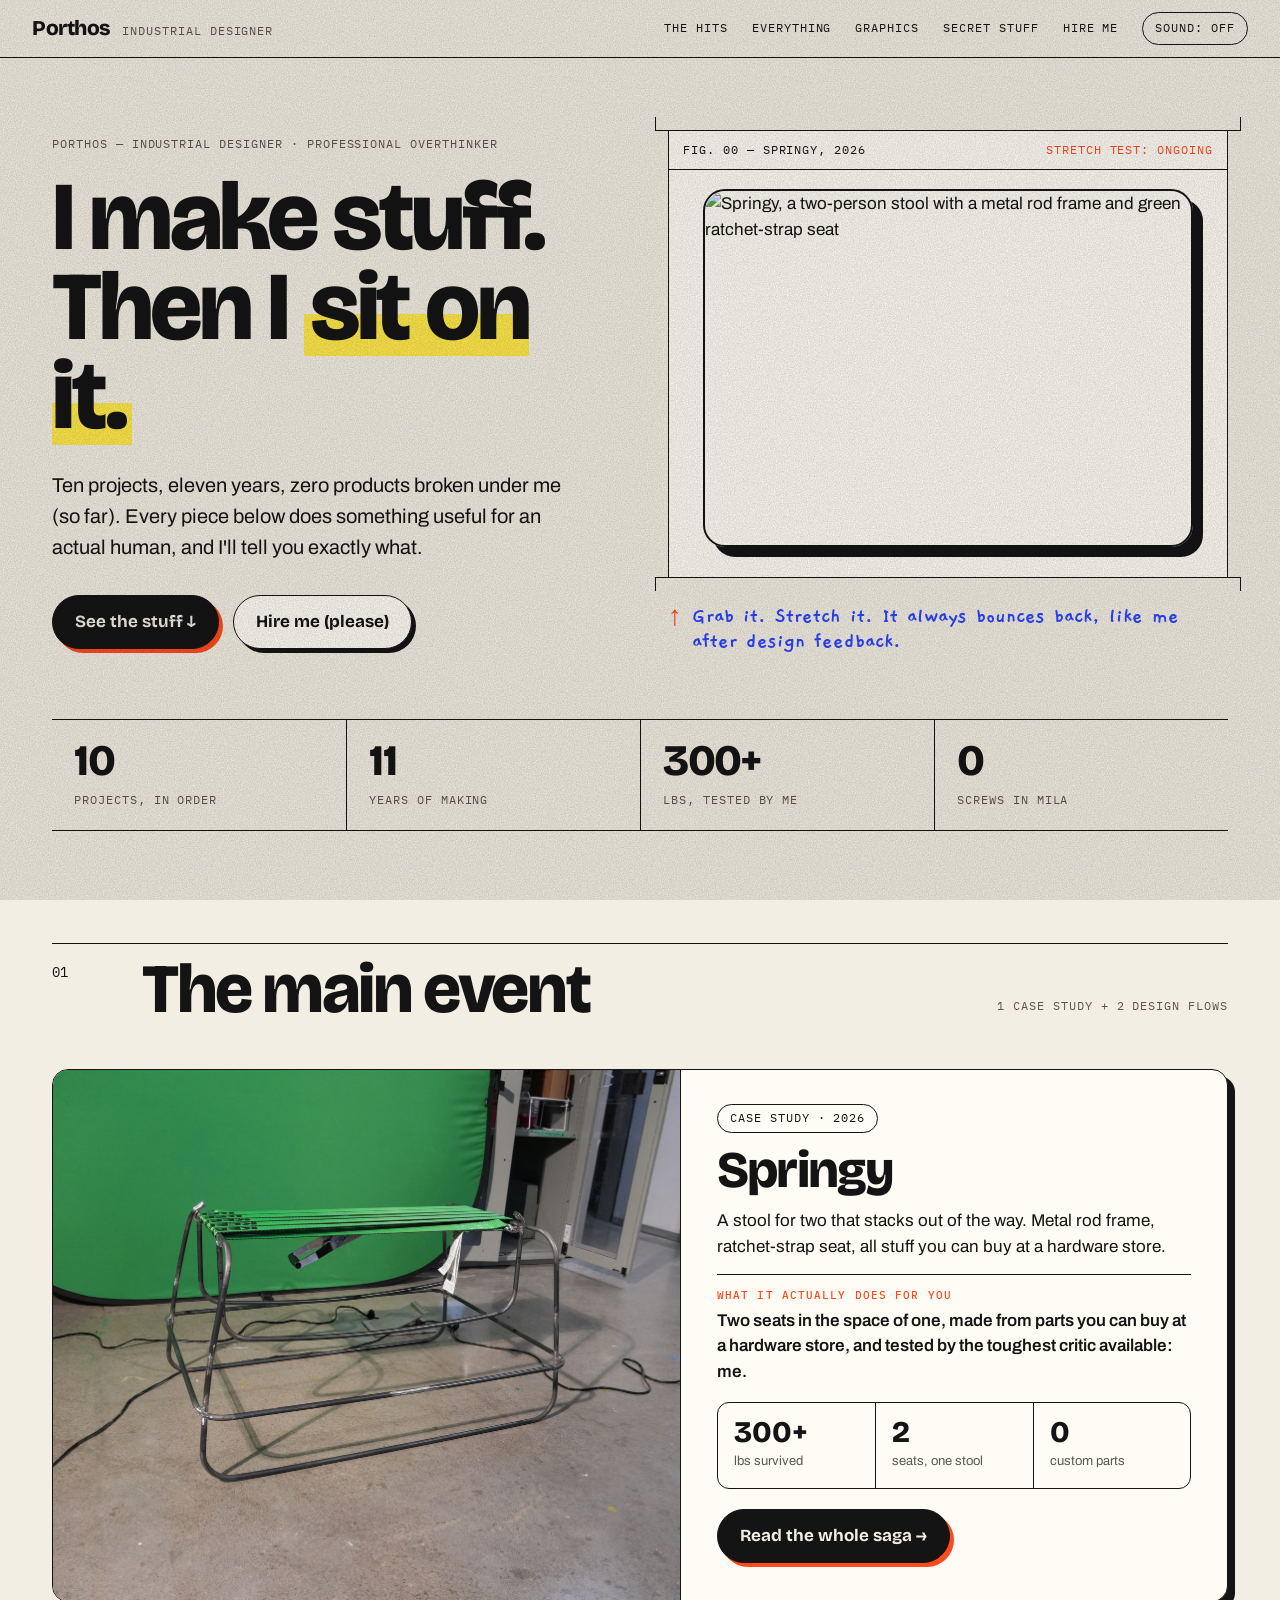
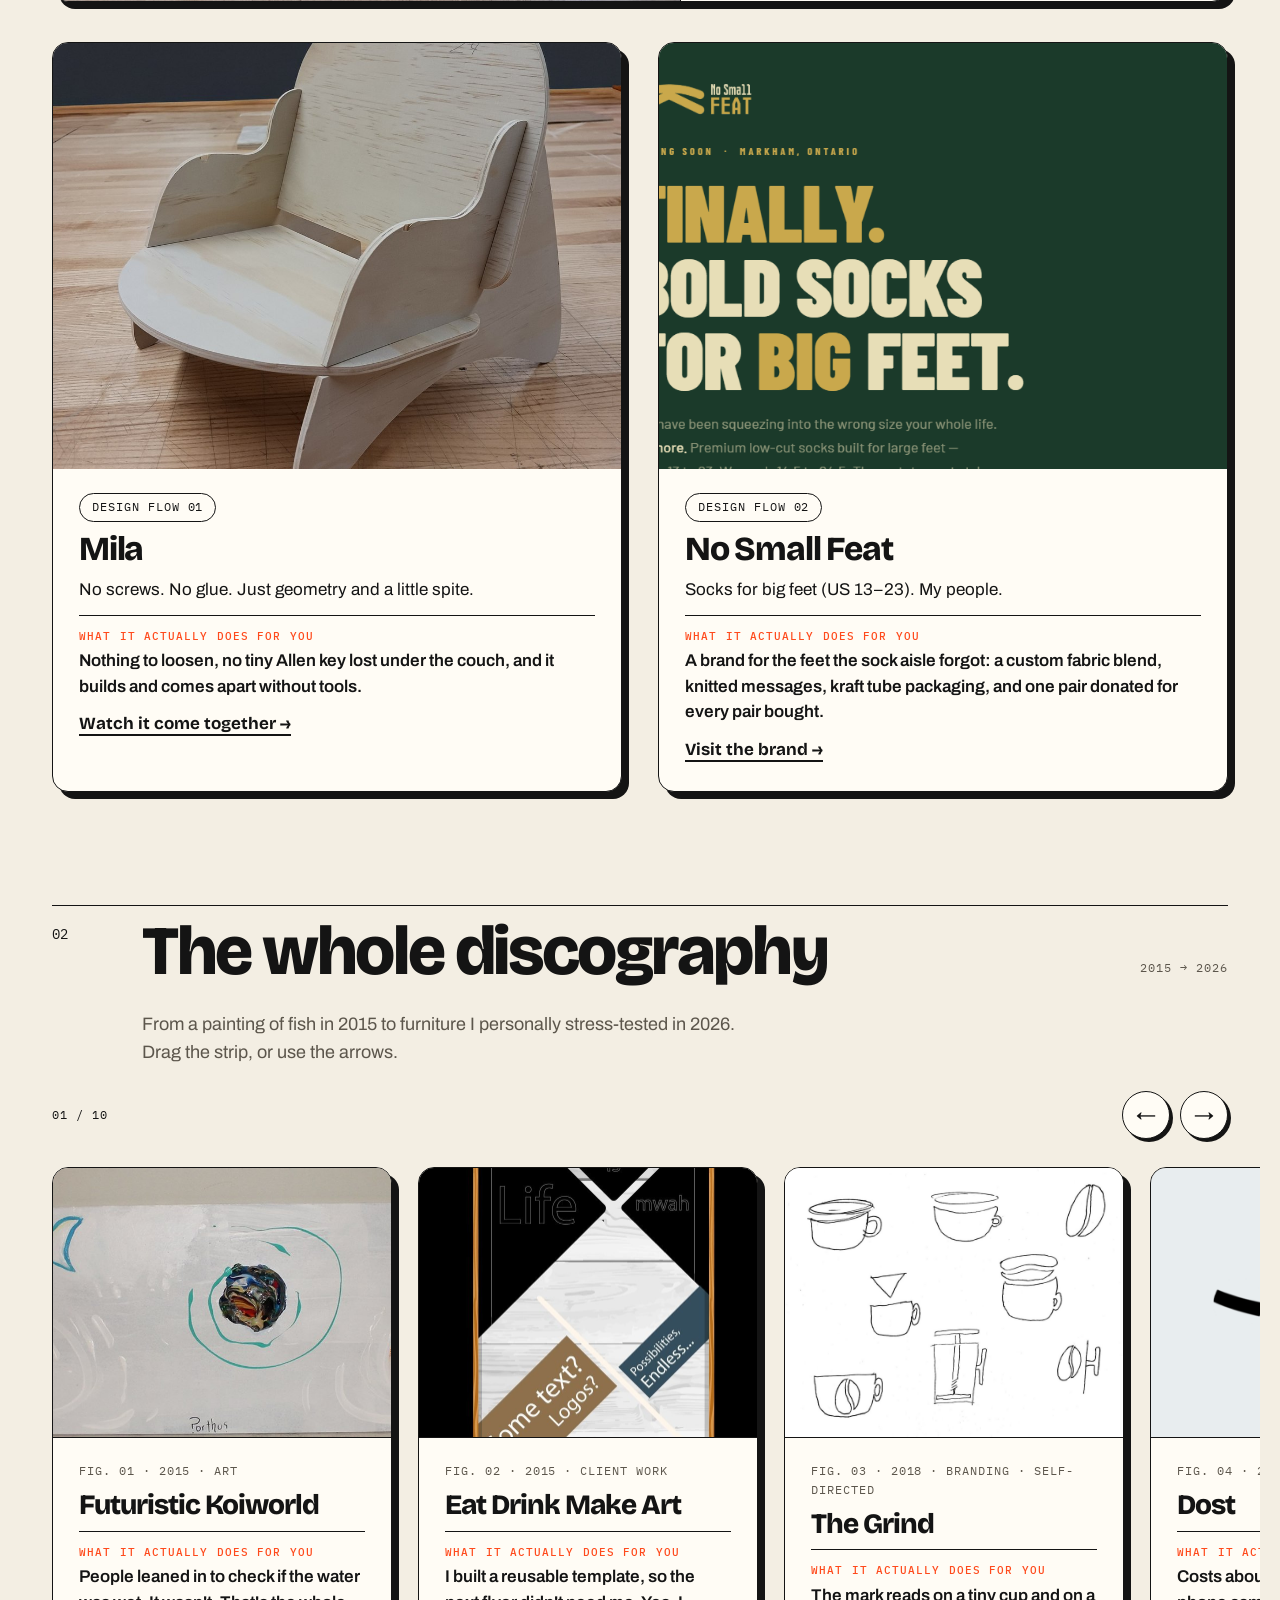
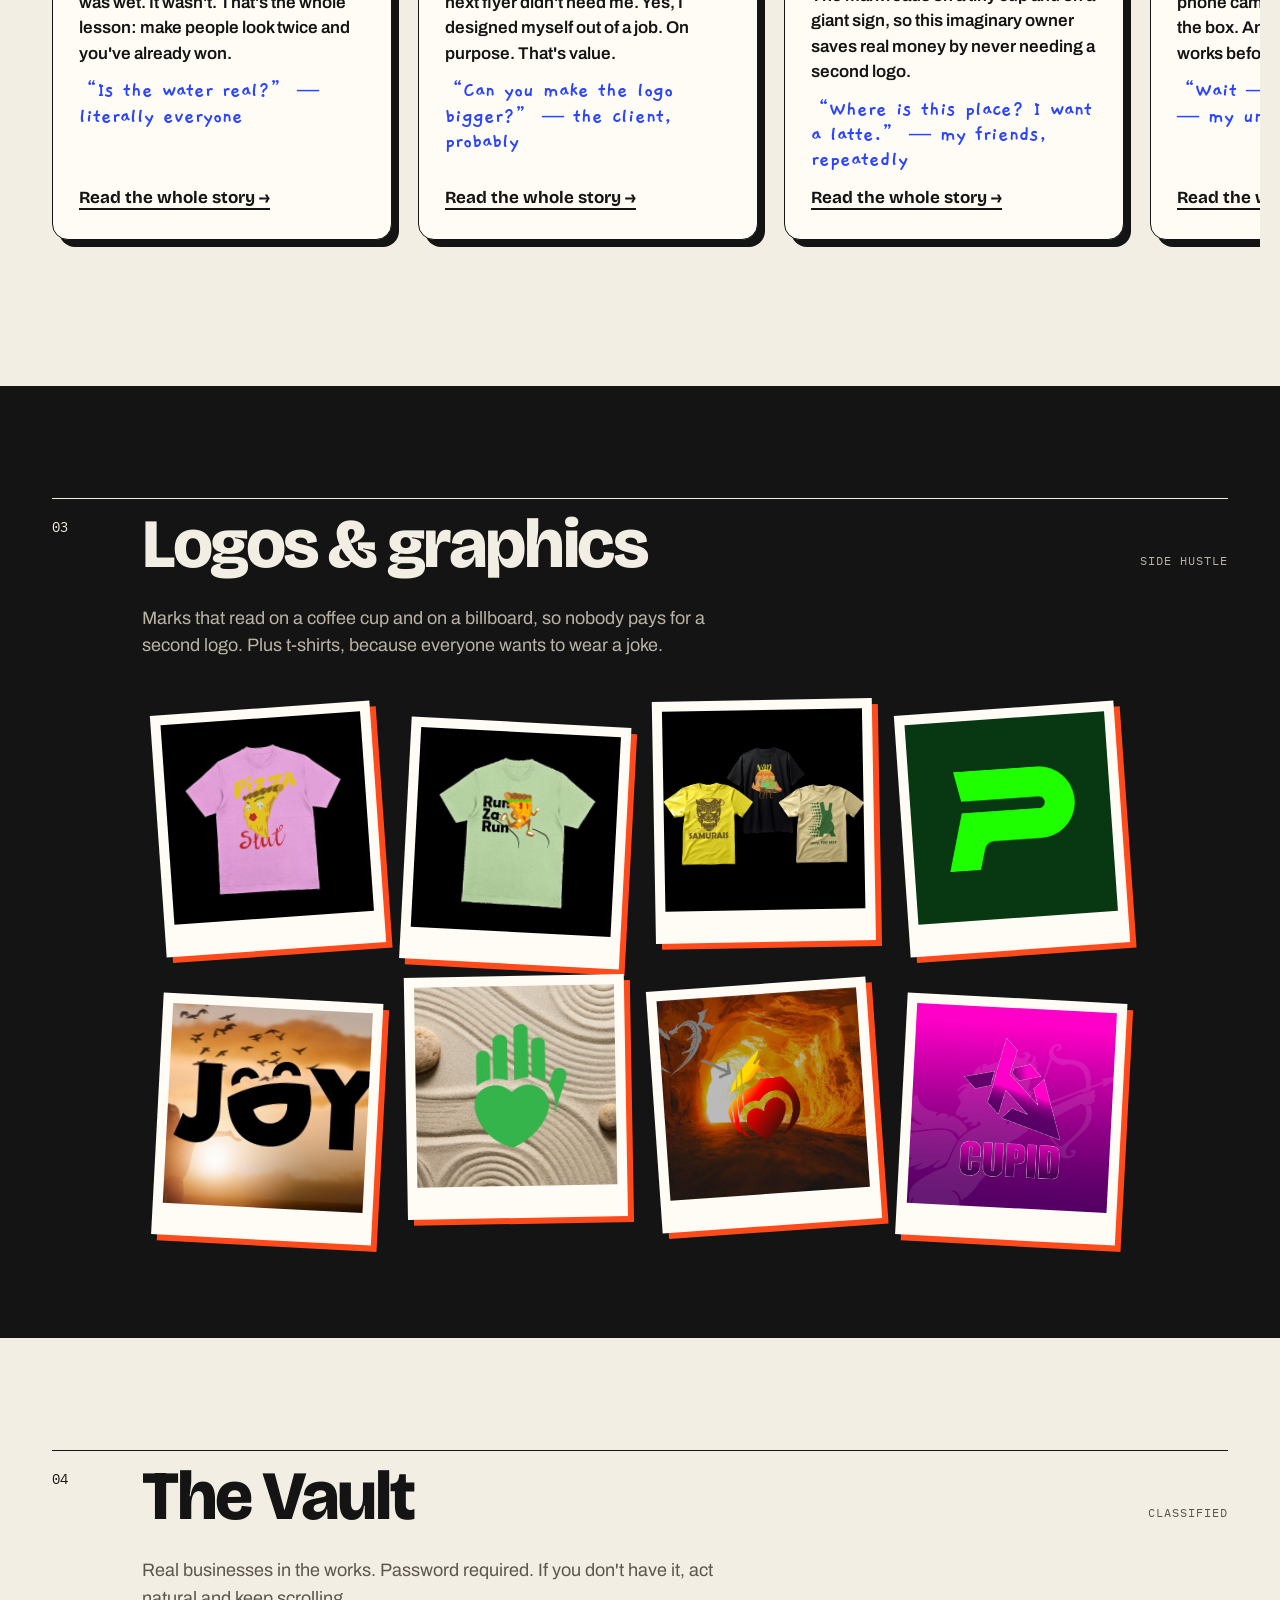
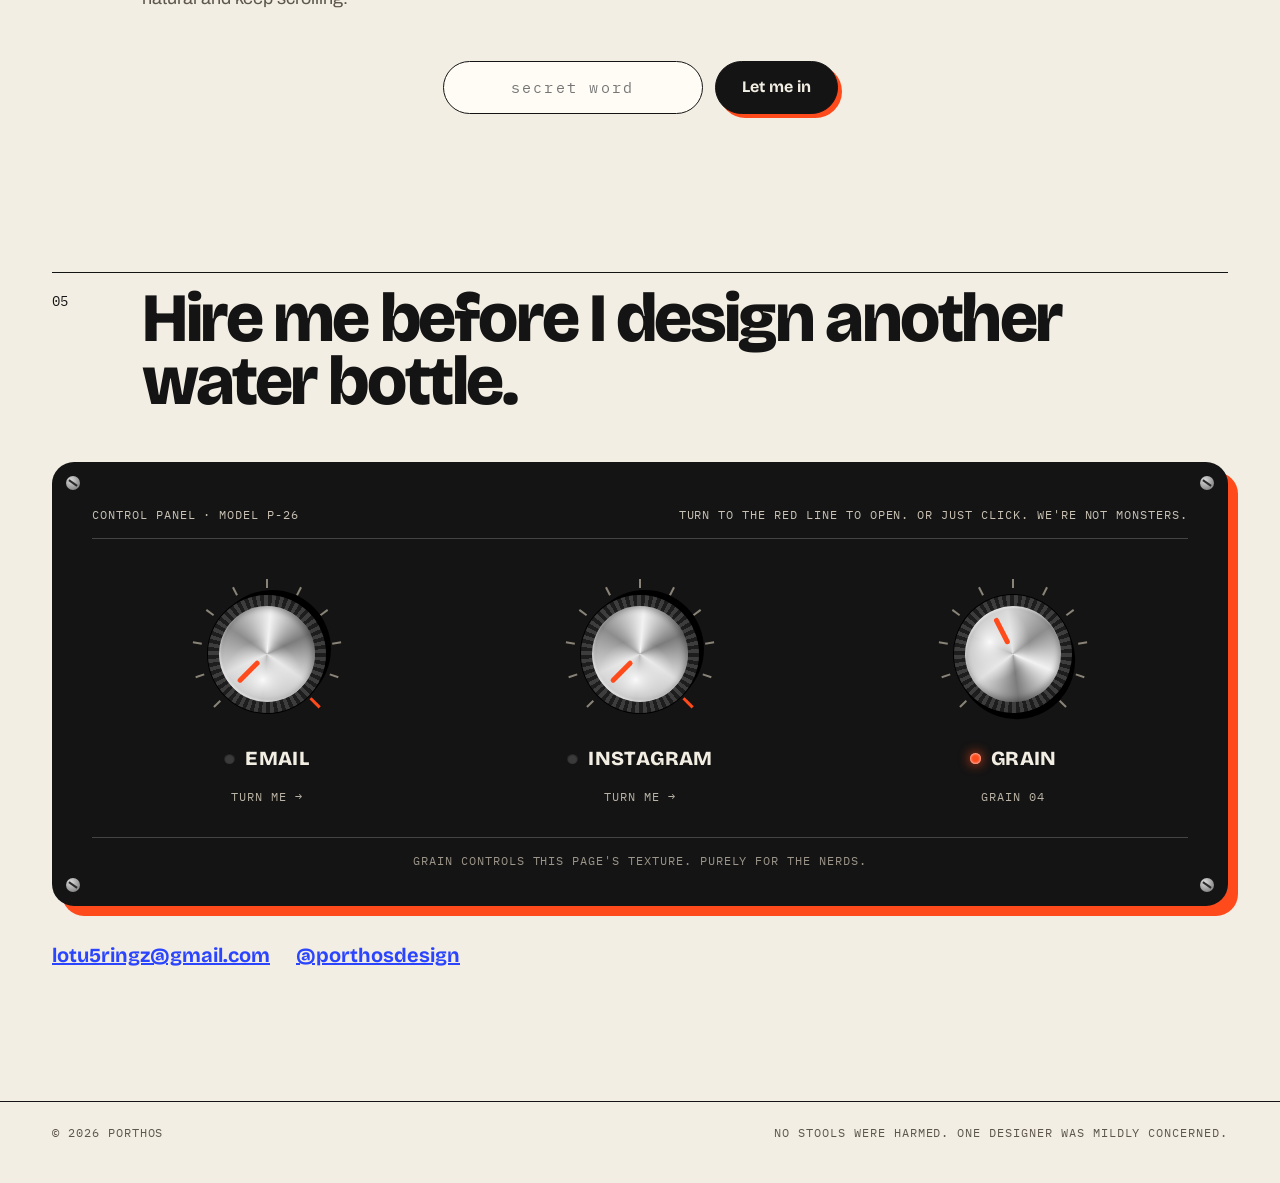
==== commit 5515683b: "Add files via upload" ====
--- a/index.html
+++ b/index.html
@@ -1,148 +1,245 @@
 <!DOCTYPE html>
 <html lang="en"><head><meta charset="utf-8"><meta name="viewport" content="width=device-width, initial-scale=1">
-<title>Porthos — I make stuff, then I sit on it</title><meta name="description" content="Industrial design portfolio of Porthos. Ten projects, eleven years, zero things broken under me.">
+<title>Porthos — I make stuff, then I sit on it</title>
+<meta name="description" content="Industrial design portfolio of Porthos. Ten projects, eleven years, zero things broken under me.">
 <link rel="preconnect" href="https://fonts.googleapis.com"><link rel="preconnect" href="https://fonts.gstatic.com" crossorigin>
-<link href="https://fonts.googleapis.com/css2?family=Archivo+Black&family=Archivo:wght@400;500;600;700&family=Gaegu:wght@400;700&family=IBM+Plex+Mono:wght@500&display=swap" rel="stylesheet">
-<style>*{box-sizing:border-box}html{scroll-behavior:smooth}img{max-width:100%}button{font:inherit;color:inherit}:root{--y:#FFE94A;--k:#111;--r:#FF3D2E;--b:#2747FF;--w:#FFFDF5}
-body{margin:0;background:var(--y);color:var(--k);font-family:'Archivo',sans-serif;font-size:17px;line-height:1.6;-webkit-font-smoothing:antialiased;overflow-x:clip}
+<link href="https://fonts.googleapis.com/css2?family=Bricolage+Grotesque:wght@600;700;800&family=Archivo:wght@400;500;600&family=IBM+Plex+Mono:wght@400;500&family=Gaegu:wght@700&display=swap" rel="stylesheet">
+<style>
+:root{--paper:#F3EEE3;--card:#FFFCF5;--ink:#141414;--mute:#5C564C;--r:#FF4A1C;--b:#2B45FF;--y:#FFE94A;--grain:.22}
+*{box-sizing:border-box}html{scroll-behavior:smooth}img{max-width:100%}button{font:inherit;color:inherit}
+body{margin:0;background:var(--paper);color:var(--ink);font-family:'Archivo',sans-serif;font-size:17px;line-height:1.55;-webkit-font-smoothing:antialiased;overflow-x:clip;text-rendering:optimizeLegibility}
 a{color:var(--b)}a:hover{color:var(--r)}
-.wrap{max-width:1160px;margin:0 auto;padding:0 28px}
-.h{font-family:'Archivo Black',sans-serif;font-weight:400;letter-spacing:-.02em;line-height:.95;margin:0}
+.grain{position:fixed;inset:0;z-index:400;pointer-events:none;background-image:url("data:image/svg+xml;utf8,%3Csvg%20xmlns%3D%22http%3A%2F%2Fwww.w3.org%2F2000%2Fsvg%22%20width%3D%22220%22%20height%3D%22220%22%3E%3Cfilter%20id%3D%22n%22%3E%3CfeTurbulence%20type%3D%22fractalNoise%22%20baseFrequency%3D%22.85%22%20numOctaves%3D%223%22%20stitchTiles%3D%22stitch%22%2F%3E%3CfeColorMatrix%20values%3D%220%200%200%200%200%20%200%200%200%200%200%20%200%200%200%200%200%20%200%200%200%20.9%200%22%2F%3E%3C%2Ffilter%3E%3Crect%20width%3D%22100%25%22%20height%3D%22100%25%22%20filter%3D%22url(%23n)%22%2F%3E%3C%2Fsvg%3E");background-size:220px;opacity:var(--grain);mix-blend-mode:multiply;transition:opacity .2s}
+.wrap{max-width:1240px;margin:0 auto;padding:0 32px}
+.d{font-family:'Bricolage Grotesque',sans-serif;font-weight:800;letter-spacing:-.035em;line-height:.92;margin:0}
+.m{font-family:'IBM Plex Mono',monospace;font-size:12px;letter-spacing:.08em;text-transform:uppercase}
 .hand{font-family:'Gaegu',cursive;font-weight:700}
-.mono{font-family:'IBM Plex Mono',monospace;font-size:12px;letter-spacing:.12em;text-transform:uppercase}
-nav.top{position:sticky;top:0;z-index:50;background:var(--k);color:var(--y);display:flex;justify-content:space-between;align-items:center;padding:13px 28px;gap:20px}
-nav.top a{color:var(--y);text-decoration:none}nav.top a:hover{color:#fff}
-.logo{font-family:'Archivo Black';font-size:20px}.links{display:flex;gap:24px}
-.hero{padding:84px 0 70px;position:relative}
-.hero h1{font-size:clamp(3.2rem,10vw,8.8rem)}
-.hero .wrap>*{max-width:62%}
-.hl{background:var(--r);color:var(--w);padding:0 .14em;display:inline-block;transform:rotate(-2deg)}
-.hero p.lead{max-width:600px;font-size:clamp(1.05rem,2vw,1.3rem);margin:30px 0 0}
-.ctas{display:flex;gap:16px;flex-wrap:wrap;margin-top:34px}
-.sticker{position:absolute;width:150px;height:150px;border-radius:50%;display:flex;align-items:center;justify-content:center;text-align:center;font-family:'Archivo Black';font-size:15px;line-height:1.1;padding:18px;border:3px solid var(--k);box-shadow:5px 5px 0 var(--k)}
-.btn{display:inline-flex;align-items:center;gap:8px;font-family:'Archivo Black';font-size:17px;background:var(--k);color:var(--y);border:3px solid var(--k);padding:14px 24px;border-radius:999px;text-decoration:none;cursor:pointer;box-shadow:5px 5px 0 var(--r);transition:transform .15s,box-shadow .15s}
-.btn:hover{transform:translate(-2px,-2px);box-shadow:8px 8px 0 var(--r);color:var(--y)}
-.btn.alt{background:var(--w);color:var(--k);box-shadow:5px 5px 0 var(--b)}.btn.alt:hover{color:var(--k);box-shadow:8px 8px 0 var(--b)}
-.tickwrap{overflow:hidden;padding:16px 0}
-.ticker{background:var(--r);color:var(--w);border-block:3px solid var(--k);overflow:hidden;white-space:nowrap;padding:12px 0;transform:rotate(-1.4deg);margin:0 -30px}
-.ticker div{display:inline-flex;animation:mq 28s linear infinite;font-family:'Archivo Black';font-size:22px}
-@keyframes mq{to{transform:translateX(-50%)}}
-section{padding:100px 0}
-.kick{display:inline-block;background:var(--k);color:var(--y);padding:6px 12px;transform:rotate(-2deg)}
-.sh{margin-bottom:56px}.sh h2{font-size:clamp(2.4rem,6vw,4.6rem);margin-top:18px}.sh p{max-width:60ch;margin:16px 0 0;font-size:18px}
-.card{background:var(--w);border:3px solid var(--k);border-radius:20px;box-shadow:8px 8px 0 var(--k);overflow:hidden}
-.feat{display:grid;grid-template-columns:1.1fr 1fr}
-.feat .pimg{border-bottom:0;border-right:3px solid var(--k);aspect-ratio:auto;height:100%;min-height:420px}
-.ftxt{padding:36px 36px 40px;display:flex;flex-direction:column;gap:14px}
-.stats{display:flex;gap:14px;flex-wrap:wrap;margin-top:6px}
-.stat{width:118px;height:118px;border-radius:50%;border:3px solid var(--k);display:flex;flex-direction:column;align-items:center;justify-content:center;text-align:center;line-height:1.05;padding:10px}
-.stat b{font-family:'Archivo Black';font-size:26px;font-weight:400}.stat span{font-size:12px;font-weight:600}
-.acts{display:grid;grid-template-columns:repeat(2,minmax(0,1fr));gap:36px;margin-top:48px}
-.grid2{display:grid;grid-template-columns:repeat(2,minmax(0,1fr));gap:56px 40px;align-items:start}
-.pc{display:flex;flex-direction:column}
-.grid2 .pc:nth-child(odd){transform:rotate(-.8deg)}.grid2 .pc:nth-child(even){transform:rotate(.8deg)}
-.pimg{display:block;width:100%;padding:0;border:0;border-bottom:3px solid var(--k);cursor:pointer;background:#000;aspect-ratio:4/3;overflow:hidden}
-.pimg img{width:100%;height:100%;object-fit:cover;display:block;transition:transform .4s}
-.pimg:hover img{transform:scale(1.05) rotate(.5deg)}
-.pbody{padding:24px 26px 28px;display:flex;flex-direction:column;gap:14px;flex:1}
-.pbody h3{font-size:2rem}
-.yr{align-self:flex-start;background:var(--b);color:var(--w);font-family:'Archivo Black';padding:4px 14px;border-radius:999px;font-size:14px}
-.val{background:var(--y);border:2.5px dashed var(--k);border-radius:14px;padding:12px 15px;font-weight:600;line-height:1.5}
-.val b{font-family:'IBM Plex Mono';font-size:11px;letter-spacing:.12em;display:block;margin-bottom:4px;color:var(--r)}
+nav.top{position:sticky;top:0;z-index:60;background:var(--paper);border-bottom:1px solid var(--ink);display:flex;justify-content:space-between;align-items:center;gap:24px;padding:12px 32px}
+.brand{display:flex;align-items:baseline;gap:12px;text-decoration:none;color:var(--ink)}.brand b{font-family:'Bricolage Grotesque';font-weight:800;font-size:21px;letter-spacing:-.02em}
+.links{display:flex;gap:24px;align-items:center}.links a{color:var(--ink);text-decoration:none}.links a:hover{color:var(--r)}
+#snd{border:1px solid var(--ink);background:transparent;border-radius:999px;padding:6px 12px;cursor:pointer}
+#snd[aria-pressed="true"]{background:var(--ink);color:var(--y)}
+.hero{display:grid;grid-template-columns:minmax(0,1fr) minmax(0,1fr);gap:56px;align-items:center;padding-top:72px;padding-bottom:64px}
+.hero h1{font-size:clamp(3.2rem,7.6vw,7.2rem);margin-top:20px}
+mark{background:linear-gradient(transparent 56%,var(--y) 56%,var(--y) 92%,transparent 92%);color:inherit;padding:0 .06em}
+.lead{max-width:520px;font-size:clamp(1.05rem,1.8vw,1.25rem);margin:28px 0 0;text-wrap:pretty}
+.ctas{display:flex;gap:14px;flex-wrap:wrap;margin-top:32px}
+.btn{display:inline-flex;align-items:center;gap:8px;font-family:'Bricolage Grotesque';font-weight:700;font-size:17px;background:var(--ink);color:var(--paper);border:1.5px solid var(--ink);padding:13px 22px;border-radius:999px;text-decoration:none;cursor:pointer;box-shadow:4px 4px 0 var(--r);transition:transform .12s,box-shadow .12s}
+.btn:hover{color:var(--paper);transform:translate(-2px,-2px);box-shadow:6px 6px 0 var(--r)}
+.btn:active{transform:translate(2px,2px);box-shadow:1px 1px 0 var(--r)}
+.btn.alt{background:var(--card);color:var(--ink);box-shadow:4px 4px 0 var(--ink)}.btn.alt:hover{color:var(--ink);box-shadow:6px 6px 0 var(--ink)}
+.fig{position:relative;border:1px solid var(--ink);padding:44px 34px 30px;background:var(--card)}
+.fig .bar{position:absolute;top:0;left:0;right:0;display:flex;justify-content:space-between;padding:10px 14px;border-bottom:1px solid var(--ink)}
+.crop{position:absolute;width:14px;height:14px;border-color:var(--ink);border-style:solid}
+.crop.tl{top:-8px;left:-8px;border-width:0 0 1px 1px;transform:translate(-6px,-6px)}
+.crop.tr{top:-8px;right:-8px;border-width:0 1px 1px 0;transform:translate(6px,-6px)}
+.crop.bl{bottom:-8px;left:-8px;border-width:1px 0 0 1px;transform:translate(-6px,6px)}
+.crop.br{bottom:-8px;right:-8px;border-width:1px 1px 0 0;transform:translate(6px,6px)}
+#stretch{position:relative;aspect-ratio:875/640;margin-top:14px;cursor:grab;touch-action:none;user-select:none;-webkit-user-select:none}
+#stretch.grab{cursor:grabbing}
+#stretch>img{width:100%;height:100%;object-fit:cover;display:block;border:2.5px solid var(--ink);border-radius:22px;box-shadow:10px 10px 0 var(--ink);transition:opacity .2s}
+#stretch.live>img{opacity:0}
+.stretch-cv{position:absolute;pointer-events:none;z-index:2}
+.hint{display:flex;align-items:flex-start;gap:10px;margin-top:26px;font-size:22px;line-height:1.15;color:var(--b)}
+.hint span:first-child{color:var(--r);font-size:28px;line-height:1}
+.specs{display:grid;grid-template-columns:repeat(4,minmax(0,1fr));border-top:1px solid var(--ink);border-bottom:1px solid var(--ink)}
+.specs>div{padding:20px 22px;border-left:1px solid var(--ink)}.specs>div:first-child{border-left:0}
+.specs b{display:block;font-family:'Bricolage Grotesque';font-weight:800;font-size:clamp(1.8rem,3.4vw,2.8rem);letter-spacing:-.03em;line-height:1}
+.specs span{display:block;margin-top:8px;color:var(--mute)}
+section{padding:112px 0 0}
+.sh{display:grid;grid-template-columns:72px minmax(0,1fr) auto;align-items:end;gap:18px;border-top:1px solid var(--ink);padding-top:14px;margin-bottom:48px}
+.sh .n{font-family:'IBM Plex Mono';font-size:14px;align-self:start;padding-top:4px}
+.sh h2{font-size:clamp(2.4rem,5.4vw,4.4rem)}
+.sh .meta{color:var(--mute);padding-bottom:6px}
+.sh p{grid-column:2/4;margin:10px 0 0;max-width:60ch;color:var(--mute);font-size:18px}
+.card{background:var(--card);border:1.5px solid var(--ink);border-radius:16px;box-shadow:7px 7px 0 var(--ink);overflow:hidden;transition:transform .25s cubic-bezier(.2,.8,.2,1),box-shadow .25s;transform-style:preserve-3d;will-change:transform}
+.feat{display:grid;grid-template-columns:1.15fr 1fr}
+.pimg{display:block;width:100%;padding:0;border:0;background:#111;cursor:pointer;overflow:hidden;aspect-ratio:4/3}
+.pimg img{width:100%;height:100%;object-fit:cover;display:block;transition:transform .5s}
+.pimg:hover img{transform:scale(1.04)}
+.feat .pimg{aspect-ratio:auto;height:100%;min-height:440px;border-right:1.5px solid var(--ink)}
+.ftxt{padding:34px 36px 38px;display:flex;flex-direction:column;gap:14px}
+.pill{align-self:flex-start;border:1px solid var(--ink);border-radius:999px;padding:4px 12px}
+.val{border-top:1px solid var(--ink);padding-top:12px;font-weight:600;line-height:1.5}
+.val b{display:block;font-family:'IBM Plex Mono';font-size:11px;letter-spacing:.1em;color:var(--r);margin-bottom:4px;font-weight:500}
 .rev{font-family:'Gaegu';font-weight:700;font-size:22px;color:var(--b);line-height:1.15}
-.more{align-self:flex-start;font-family:'Archivo Black';background:none;border:0;padding:0;cursor:pointer;font-size:16px;text-decoration:underline;text-decoration-thickness:3px;text-underline-offset:5px;color:var(--k)}
+.stats{display:grid;grid-template-columns:repeat(3,minmax(0,1fr));border:1px solid var(--ink);border-radius:12px;overflow:hidden;margin-top:4px}
+.stats div{padding:14px 16px;border-left:1px solid var(--ink)}.stats div:first-child{border-left:0}
+.stats b{display:block;font-family:'Bricolage Grotesque';font-weight:800;font-size:30px;line-height:1}.stats span{font-size:13px;color:var(--mute)}
+.more{align-self:flex-start;font-family:'Bricolage Grotesque';font-weight:700;background:none;border:0;padding:0;cursor:pointer;font-size:17px;color:var(--ink);text-decoration:underline;text-decoration-thickness:2px;text-underline-offset:5px}
 .more:hover{color:var(--r)}
-#graphics{background:var(--b);color:var(--w);border-block:3px solid var(--k)}
-#graphics .kick{background:var(--y);color:var(--k)}
+.acts{display:grid;grid-template-columns:repeat(2,minmax(0,1fr));gap:36px;margin-top:40px}
+.pbody{padding:24px 26px 28px;display:flex;flex-direction:column;gap:12px}
+.pbody h3{font-size:2.1rem}
+.stripbar{display:flex;justify-content:space-between;align-items:center;gap:16px;margin:-24px 0 22px}
+.arrows{display:flex;gap:10px}
+.arrows button{width:48px;height:48px;border-radius:50%;border:1.5px solid var(--ink);background:var(--card);cursor:pointer;font-size:20px;box-shadow:3px 3px 0 var(--ink)}
+.arrows button:active{transform:translate(2px,2px);box-shadow:1px 1px 0 var(--ink)}
+.strip{display:flex;gap:26px;overflow-x:auto;padding:6px 32px 34px;scroll-padding:0 32px;scrollbar-width:thin;scrollbar-color:var(--ink) transparent;cursor:grab}
+.strip.dragging{cursor:grabbing;scroll-behavior:auto}
+.strip.dragging *{pointer-events:none}
+.sc{flex:none;width:340px;display:flex;flex-direction:column}
+.sc .pimg{aspect-ratio:5/4;border-bottom:1.5px solid var(--ink)}
+.sc .pbody{flex:1}.sc h3{font-size:1.75rem}
+.edge{max-width:1240px;margin:0 auto}
+#graphics{margin-top:112px;padding:112px 0;background:var(--ink);color:var(--paper)}
+#graphics .sh{border-color:var(--paper)}#graphics .sh p,#graphics .meta{color:#B9B2A5}
 .polas{display:flex;flex-wrap:wrap;justify-content:center;gap:34px 28px}
-.pola{background:var(--w);padding:10px 10px 34px;border:3px solid var(--k);box-shadow:6px 6px 0 var(--k);cursor:zoom-in;width:220px;transition:transform .2s}
+.pola{background:var(--card);padding:10px 10px 32px;border:0;box-shadow:6px 6px 0 var(--r);cursor:zoom-in;width:220px;transition:transform .2s}
 .pola img{width:100%;aspect-ratio:1;object-fit:cover;display:block}
-.pola:nth-child(3n+1){transform:rotate(-4deg)}.pola:nth-child(3n+2){transform:rotate(3deg) translateY(14px)}.pola:nth-child(3n){transform:rotate(-1deg) translateY(-10px)}
+.pola:nth-child(3n+1){transform:rotate(-4deg)}.pola:nth-child(3n+2){transform:rotate(3deg) translateY(14px)}.pola:nth-child(3n){transform:rotate(-1deg) translateY(-8px)}
 .pola:hover{transform:rotate(0) scale(1.06)!important}
-#vault{background:var(--k);color:var(--y);text-align:center}
-#vault .kick{background:var(--r);color:var(--w)}
-#vault input{font-family:'IBM Plex Mono';font-size:15px;letter-spacing:.15em;padding:15px 22px;border:3px solid var(--y);background:transparent;color:var(--y);border-radius:999px;width:260px;text-align:center;outline:none}
-#unlock{font-family:'Archivo Black';font-size:16px;background:var(--y);color:var(--k);border:3px solid var(--y);border-radius:999px;padding:14px 28px;cursor:pointer}
+#vault{text-align:center}
+#vault .sh{text-align:left}
+.v-form{display:flex;justify-content:center;gap:12px;flex-wrap:wrap}
+#pw{font-family:'IBM Plex Mono';font-size:15px;letter-spacing:.15em;padding:14px 22px;border:1.5px solid var(--ink);background:var(--card);color:var(--ink);border-radius:999px;width:260px;text-align:center;outline:none}
+#pw:focus{box-shadow:4px 4px 0 var(--b)}
+#unlock{font-family:'Bricolage Grotesque';font-weight:700;font-size:16px;background:var(--ink);color:var(--paper);border:1.5px solid var(--ink);border-radius:999px;padding:13px 26px;cursor:pointer;box-shadow:4px 4px 0 var(--r)}
 .v-err{font-family:'Gaegu';font-weight:700;font-size:24px;color:var(--r);min-height:32px;margin-top:14px}
-.v-ok{font-family:'Gaegu';font-weight:700;font-size:26px;margin-bottom:30px}
-.v-card{background:var(--w);color:var(--k);border:3px solid var(--y);border-radius:18px;overflow:hidden}
-.v-txt h3{font-family:'Archivo Black';font-size:1.5rem;font-weight:400}.v-y{font-family:'IBM Plex Mono';font-size:12px;color:var(--r)}.v-txt p{font-size:15px}.v-txt a{font-family:'Archivo Black';color:var(--b)}
-footer{background:var(--r);color:var(--w);padding:100px 0 50px;border-top:3px solid var(--k)}
-footer h2{font-size:clamp(2.4rem,6.5vw,5rem)}footer a{color:var(--w)}footer a:hover{color:var(--y)}
-.reader{position:fixed;inset:0;z-index:200;overflow-y:auto;background:var(--w)}
-.rbody{max-width:900px;margin:0 auto;padding:90px 28px 100px}
-.r-x{position:fixed;top:18px;right:20px;width:50px;height:50px;border-radius:50%;border:3px solid var(--k);background:var(--y);font-size:20px;cursor:pointer;z-index:2;box-shadow:4px 4px 0 var(--k)}
-.r-back{background:none;border:0;padding:0;cursor:pointer;font-family:'Archivo Black';font-size:16px;text-decoration:underline;text-underline-offset:5px}
-.r-meta{font-family:'IBM Plex Mono';font-size:12px;letter-spacing:.12em;text-transform:uppercase;margin-top:34px;color:var(--r)}
-.r-title{font-family:'Archivo Black';font-weight:400;font-size:clamp(2.8rem,8vw,5.4rem);line-height:.95;letter-spacing:-.02em;margin:12px 0}
-.r-tag{font-family:'Gaegu';font-weight:700;font-size:30px;color:var(--b);margin:0 0 30px;line-height:1.15}
-.r-specs{display:flex;flex-wrap:wrap;gap:12px}.r-spec{border:2.5px solid var(--k);border-radius:14px;padding:10px 15px;background:#fff}
-.r-sk{font-family:'IBM Plex Mono';font-size:10px;letter-spacing:.14em;text-transform:uppercase;color:var(--r)}.r-sv{font-weight:600}
-.r-value{background:var(--y);border:3px solid var(--k);border-radius:18px;padding:22px 24px;box-shadow:7px 7px 0 var(--k);margin:40px 0}
-.r-vl{font-family:'IBM Plex Mono';font-size:11px;letter-spacing:.14em;color:var(--r);margin-bottom:8px}.r-vt{font-size:clamp(1.15rem,2.4vw,1.45rem);font-weight:600;line-height:1.45}
+.v-ok{font-family:'Gaegu';font-weight:700;font-size:26px;margin-bottom:28px}
+.v-grid{display:grid;grid-template-columns:repeat(3,minmax(0,1fr));gap:26px;text-align:left}
+.v-card{background:var(--card);border:1.5px solid var(--ink);border-radius:16px;overflow:hidden;box-shadow:6px 6px 0 var(--ink)}
+.v-img{height:190px;overflow:hidden;border-bottom:1.5px solid var(--ink)}.v-img img{width:100%;height:100%;object-fit:cover;object-position:top center;display:block}
+.v-txt{padding:20px 22px 24px;display:flex;flex-direction:column;gap:8px}.v-txt h3,.v-txt p{margin:0}
+.v-txt h3{font-family:'Bricolage Grotesque';font-weight:800;font-size:1.5rem}.v-y{font-family:'IBM Plex Mono';font-size:12px;color:var(--r)}.v-txt p{font-size:15px}.v-txt a{font-family:'Bricolage Grotesque';font-weight:700}
+#contact{padding-bottom:40px}
+.chead{font-size:clamp(2.6rem,7vw,5.6rem)}
+.panel{position:relative;margin-top:48px;background:var(--ink);color:var(--paper);border-radius:22px;padding:44px 40px 36px;box-shadow:10px 10px 0 var(--r)}
+.screw{position:absolute;width:14px;height:14px;border-radius:50%;background:radial-gradient(circle at 35% 30%,#d9d9d9,#6e6e6e)}
+.screw::after{content:"";position:absolute;left:2px;right:2px;top:6px;height:2px;background:#2a2a2a;transform:rotate(35deg)}
+.screw.a{top:14px;left:14px}.screw.b{top:14px;right:14px}.screw.c{bottom:14px;left:14px}.screw.d{bottom:14px;right:14px}
+.ptitle{display:flex;justify-content:space-between;gap:16px;flex-wrap:wrap;border-bottom:1px solid #444;padding-bottom:14px;color:#C9C2B4}
+.knobs{display:flex;justify-content:space-around;gap:40px 24px;flex-wrap:wrap;padding:40px 0 10px}
+.kw{display:flex;flex-direction:column;align-items:center;gap:14px;width:180px}
+.knob{position:relative;width:150px;height:150px;border-radius:50%;cursor:grab;touch-action:none;outline:none}
+.knob:focus-visible{box-shadow:0 0 0 3px var(--y)}
+.tick{position:absolute;left:50%;top:0;width:2px;height:75px;margin-left:-1px;transform-origin:50% 100%}
+.tick::before{content:"";position:absolute;top:0;left:0;width:2px;height:9px;background:#8A8478}
+.tick.max::before{background:var(--r);height:13px;width:3px}
+.kbody{position:absolute;inset:16px;border-radius:50%;background:repeating-conic-gradient(#1d1d1d 0 4deg,#3d3d3d 4deg 8deg);box-shadow:0 7px 0 #000,0 0 0 1px #000}
+.kbody.snap{transition:transform .45s cubic-bezier(.3,1.7,.5,1)}
+.kcap{position:absolute;inset:11px;border-radius:50%;background:radial-gradient(circle at 34% 28%,rgba(255,255,255,.95),rgba(255,255,255,0) 42%),conic-gradient(from 20deg,#d7d7d7,#8d8d8d,#f2f2f2,#7c7c7c,#dcdcdc,#8f8f8f,#d7d7d7);box-shadow:inset 0 -3px 6px rgba(0,0,0,.35),inset 0 2px 2px rgba(255,255,255,.6)}
+.kptr{position:absolute;left:50%;top:8px;width:5px;height:30%;margin-left:-2.5px;border-radius:3px;background:var(--r)}
+.klab{display:flex;align-items:center;gap:10px;font-family:'Bricolage Grotesque';font-weight:800;font-size:20px;letter-spacing:.02em}
+.led{width:11px;height:11px;border-radius:50%;background:#3b3b3b;box-shadow:inset 0 1px 2px #000;transition:background .15s,box-shadow .15s}
+.led.on{background:var(--r);box-shadow:0 0 12px var(--r),0 0 3px #fff inset}
+.kv{color:#B9B2A5;min-height:16px;text-align:center}
+.pfoot{border-top:1px solid #444;padding-top:14px;margin-top:20px;color:#9C958A;text-align:center}
+.plain{display:flex;gap:26px;flex-wrap:wrap;margin-top:34px;font-family:'Bricolage Grotesque';font-weight:700;font-size:20px}
+footer{border-top:1px solid var(--ink);margin-top:90px;padding:22px 0 40px}
+footer .wrap{display:flex;justify-content:space-between;gap:20px;flex-wrap:wrap;color:var(--mute)}
+.reader{position:fixed;inset:0;z-index:200;overflow-y:auto;background:var(--paper)}
+.rbody{max-width:920px;margin:0 auto;padding:90px 32px 110px}
+.r-x{position:fixed;top:16px;right:20px;width:50px;height:50px;border-radius:50%;border:1.5px solid var(--ink);background:var(--card);font-size:18px;cursor:pointer;z-index:2;box-shadow:3px 3px 0 var(--ink)}
+.r-back{background:none;border:0;padding:0;cursor:pointer;font-family:'IBM Plex Mono';font-size:13px;letter-spacing:.06em;text-transform:uppercase}
+.r-meta{font-family:'IBM Plex Mono';font-size:12px;letter-spacing:.1em;text-transform:uppercase;margin-top:36px;color:var(--r);border-top:1px solid var(--ink);padding-top:12px}
+.r-title{font-family:'Bricolage Grotesque';font-weight:800;font-size:clamp(3rem,8vw,5.8rem);line-height:.92;letter-spacing:-.04em;margin:14px 0}
+.r-tag{font-family:'Gaegu';font-weight:700;font-size:30px;color:var(--b);margin:0 0 34px;line-height:1.15}
+.r-specs{display:grid;grid-template-columns:repeat(auto-fit,minmax(190px,1fr));border:1px solid var(--ink);border-radius:12px;overflow:hidden}
+.r-spec{padding:12px 16px;border-right:1px solid var(--ink)}.r-spec:last-child{border-right:0}
+.r-sk{font-family:'IBM Plex Mono';font-size:10px;letter-spacing:.12em;text-transform:uppercase;color:var(--mute)}.r-sv{font-weight:600}
+.r-value{background:var(--card);border:1.5px solid var(--ink);border-radius:16px;padding:22px 24px;box-shadow:6px 6px 0 var(--r);margin:36px 0}
+.r-vl{font-family:'IBM Plex Mono';font-size:11px;letter-spacing:.12em;color:var(--r);margin-bottom:8px}.r-vt{font-size:clamp(1.15rem,2.3vw,1.42rem);font-weight:600;line-height:1.45}
 .r-body p{margin:0 0 18px;max-width:66ch}
-.r-joke{font-family:'Gaegu';font-weight:700;font-size:26px;color:var(--r);transform:rotate(-1deg);margin-top:20px}.r-joke span{color:var(--k)}
-.r-credit{font-family:'IBM Plex Mono';font-size:11.5px;opacity:.6;margin-top:24px}
-.r-fig button{border:3px solid var(--k);border-radius:18px;background:#fff;box-shadow:6px 6px 0 var(--k)}
-.r-fig figcaption{font-family:'Gaegu';font-weight:700;font-size:20px;color:var(--b);margin-top:10px}
-.r-nav button{font-family:'Archivo Black';font-size:17px;text-decoration:underline;text-underline-offset:5px}
-@media(max-width:1200px){.sticker{display:none}.hero .wrap>*{max-width:none}}
-@media(max-width:860px){.links{display:none}.feat,.acts,.grid2{grid-template-columns:1fr}.grid2 .pc{transform:none!important}.feat .pimg{border-right:0;border-bottom:3px solid var(--k);min-height:0;aspect-ratio:4/3}}
-.lb{position:fixed;inset:0;z-index:300;align-items:center;justify-content:center;background:rgba(10,10,10,.92);padding:24px;cursor:zoom-out}
-.lb img{max-width:94vw;max-height:90vh;object-fit:contain}
-.r-fig{margin:0}.r-fig button{display:block;width:100%;padding:0;cursor:zoom-in;overflow:hidden}
+.r-joke{font-family:'Gaegu';font-weight:700;font-size:25px;color:var(--r);margin-top:18px}.r-joke span{color:var(--ink)}
+.r-credit{font-family:'IBM Plex Mono';font-size:11.5px;color:var(--mute);margin-top:22px}
+.r-imgs{display:flex;flex-direction:column;gap:36px;margin-top:44px}
+.r-fig{margin:0}.r-fig button{display:block;width:100%;padding:0;cursor:zoom-in;overflow:hidden;border:1.5px solid var(--ink);border-radius:16px;background:#fff;box-shadow:6px 6px 0 var(--ink)}
 .r-fig img{width:100%;height:auto;max-height:640px;object-fit:contain;display:block;margin:0 auto}
-.r-nav{display:flex;justify-content:space-between;gap:16px;margin-top:64px}.r-nav button{background:none;border:0;padding:0;cursor:pointer}
-.r-imgs{display:flex;flex-direction:column;gap:36px;margin-top:44px}
-.v-grid{display:grid;grid-template-columns:repeat(3,minmax(0,1fr));gap:24px;text-align:left}
-.v-img{height:190px;overflow:hidden}.v-img img{width:100%;height:100%;object-fit:cover;object-position:top center;display:block}
-.v-txt{padding:20px 22px 24px;display:flex;flex-direction:column;gap:8px}.v-txt h3,.v-txt p{margin:0}
-.v-form{display:flex;justify-content:center;gap:12px;flex-wrap:wrap}
-@media(max-width:860px){.v-grid{grid-template-columns:1fr}}
-@media(prefers-reduced-motion:reduce){*{animation:none!important;transition:none!important}html{scroll-behavior:auto}}
-</style></head><body>
-<nav class="top"><a class="logo" href="#top">PORTHOS!</a><div class="links mono" style="align-items:center"><a href="#work">The Hits</a><a href="#journey">Everything</a><a href="#graphics">Graphics</a><a href="#vault">Secret Stuff</a><a href="#contact">Hire Me</a></div></nav>
-<header id="top" class="hero"><div class="wrap">
-<div class="mono">Porthos · Industrial designer · professional overthinker</div>
-<h1 class="h" style="margin-top:22px">I make stuff.<br>Then I <span class="hl">sit on it.</span></h1>
+.r-fig figcaption{font-family:'IBM Plex Mono';font-size:12px;letter-spacing:.06em;text-transform:uppercase;color:var(--mute);margin-top:12px}
+.r-nav{display:flex;justify-content:space-between;gap:16px;margin-top:64px;border-top:1px solid var(--ink);padding-top:16px}.r-nav button{background:none;border:0;padding:0;cursor:pointer;font-family:'Bricolage Grotesque';font-weight:700;font-size:18px}
+.lb{position:fixed;inset:0;z-index:300;align-items:center;justify-content:center;background:rgba(20,20,20,.94);padding:24px;cursor:zoom-out}
+.lb img{max-width:94vw;max-height:90vh;object-fit:contain;border-radius:10px}
+@media(max-width:1000px){.links a{display:none}.hero{grid-template-columns:1fr;gap:40px;padding-top:48px}.feat,.acts{grid-template-columns:1fr}.feat .pimg{border-right:0;border-bottom:1.5px solid var(--ink);min-height:0;aspect-ratio:4/3}.v-grid{grid-template-columns:1fr}.specs{grid-template-columns:repeat(2,minmax(0,1fr))}.specs>div:nth-child(3){border-left:0}.specs>div:nth-child(n+3){border-top:1px solid var(--ink)}}
+@media(max-width:640px){.wrap{padding:0 20px}nav.top{padding:12px 20px}.sh{grid-template-columns:1fr}.sh p{grid-column:1}.sh .n{padding:0}.strip{padding:6px 20px 30px}.sc{width:280px}.fig{padding:44px 18px 24px}.panel{padding:40px 18px 30px}.stats b{font-size:24px}}
+@media(prefers-reduced-motion:reduce){*{transition:none!important;animation:none!important}html{scroll-behavior:auto}}
+</style></head>
+<body>
+<div class="grain" aria-hidden="true"></div>
+<nav class="top"><a class="brand" href="#top"><b>Porthos</b><span class="m" style="color:var(--mute)">Industrial designer</span></a>
+<div class="links m"><a href="#work">The hits</a><a href="#all">Everything</a><a href="#graphics">Graphics</a><a href="#vault">Secret stuff</a><a href="#contact">Hire me</a><button id="snd" class="m" type="button" aria-pressed="false">Sound: off</button></div></nav>
+
+<header id="top" class="wrap hero">
+<div>
+<div class="m" style="color:var(--mute)">Porthos — Industrial designer · professional overthinker</div>
+<h1 class="d">I make stuff.<br>Then I <mark>sit on it.</mark></h1>
 <p class="lead">Ten projects, eleven years, zero products broken under me (so far). Every piece below does something useful for an actual human, and I'll tell you exactly what.</p>
 <div class="ctas"><a class="btn" href="#work">See the stuff ↓</a><a class="btn alt" href="#contact">Hire me (please)</a></div>
 </div>
-<div class="sticker" style="top:110px;right:8%;background:var(--r);color:var(--w);transform:rotate(12deg)">NOW WITH 100% MORE VALUE</div>
-<div class="sticker" style="top:330px;right:20%;background:var(--b);color:var(--w);transform:rotate(-9deg);width:130px;height:130px">TESTED ON AN ACTUAL HUMAN</div>
-<div class="sticker" style="top:460px;right:5%;background:var(--w);transform:rotate(6deg);width:136px;height:136px">300+ LBS AND IT HELD</div>
+<div>
+<div class="fig"><span class="crop tl"></span><span class="crop tr"></span><span class="crop bl"></span><span class="crop br"></span>
+<div class="bar m"><span>Fig. 00 — Springy, 2026</span><span style="color:var(--r)">Stretch test: ongoing</span></div>
+<div id="stretch" aria-label="Springy stool. Drag it to stretch it."><img src="images/springy-stretch.jpg" alt="Springy, a two-person stool with a metal rod frame and green ratchet-strap seat" draggable="false"></div>
+</div>
+<div class="hint hand"><span>↑</span><span>Grab it. Stretch it. It always bounces back, like me after design feedback.</span></div>
+</div>
 </header>
-<div class="tickwrap"><div class="ticker"><div><span>WARNING: CONTAINS DESIGN ✦ NOW WITH 100% MORE VALUE ✦ STURDIER THAN IT LOOKS ✦ SKETCHED, BUILT, SAT ON ✦ NO SCREWS WERE USED (ON MILA) ✦ WARNING: CONTAINS DESIGN ✦ NOW WITH 100% MORE VALUE ✦ STURDIER THAN IT LOOKS ✦ SKETCHED, BUILT, SAT ON ✦ NO SCREWS WERE USED (ON MILA) ✦ </span><span>WARNING: CONTAINS DESIGN ✦ NOW WITH 100% MORE VALUE ✦ STURDIER THAN IT LOOKS ✦ SKETCHED, BUILT, SAT ON ✦ NO SCREWS WERE USED (ON MILA) ✦ WARNING: CONTAINS DESIGN ✦ NOW WITH 100% MORE VALUE ✦ STURDIER THAN IT LOOKS ✦ SKETCHED, BUILT, SAT ON ✦ NO SCREWS WERE USED (ON MILA) ✦ </span></div></div></div>
+
+<div class="wrap"><div class="specs">
+<div><b>10</b><span class="m">Projects, in order</span></div>
+<div><b>11</b><span class="m">Years of making</span></div>
+<div><b>300+</b><span class="m">Lbs, tested by me</span></div>
+<div><b>0</b><span class="m">Screws in Mila</span></div>
+</div></div>
+
 <section id="work"><div class="wrap">
-<div class="sh"><span class="kick mono">The main event</span><h2 class="h">Springy: the stool <span class="hl">that survived me.</span></h2></div>
-<div class="card feat"><button class="pimg po" data-id="springy"><img src="images/springy-final.jpg" alt="Springy stool"></button>
-<div class="ftxt"><span class="yr">2026 · Industrial Design</span><h3 class="h" style="font-size:3rem">Springy</h3>
-<p style="margin:0">A stool for two that stacks out of the way. Metal rod frame, ratchet-strap seat — all stuff you can buy at a hardware store.</p>
+<div class="sh"><span class="n">01</span><h2 class="d">The main event</h2><span class="meta m">1 case study + 2 design flows</span></div>
+<div class="card feat" data-tilt><button class="pimg po" data-id="springy"><img src="images/springy-final.jpg" alt="Springy stool" draggable="false"></button>
+<div class="ftxt"><span class="pill m">Case study · 2026</span><h3 class="d" style="font-size:3.2rem">Springy</h3>
+<p style="margin:0">A stool for two that stacks out of the way. Metal rod frame, ratchet-strap seat, all stuff you can buy at a hardware store.</p>
 <div class="val"><b>WHAT IT ACTUALLY DOES FOR YOU</b>Two seats in the space of one, made from parts you can buy at a hardware store, and tested by the toughest critic available: me.</div>
-<div class="stats"><div class="stat" style="background:var(--r);color:var(--w)"><b>300+</b><span>lbs survived</span></div><div class="stat" style="background:var(--b);color:var(--w)"><b>2</b><span>butts, one stool</span></div><div class="stat" style="background:var(--y)"><b>0</b><span>custom parts</span></div></div>
-<button class="btn po" data-id="springy" style="align-self:flex-start;margin-top:8px">Read the whole saga →</button></div></div>
+<div class="stats"><div><b>300+</b><span>lbs survived</span></div><div><b>2</b><span>seats, one stool</span></div><div><b>0</b><span>custom parts</span></div></div>
+<button class="btn po" data-id="springy" style="align-self:flex-start;margin-top:6px">Read the whole saga →</button></div></div>
 <div class="acts">
-<article class="pc card"><button class="pimg po" data-id="mila"><img src="images/mila-cnc.jpg" alt="Mila"></button><div class="pbody"><span class="yr">Opening act 01</span><h3 class="h">Mila</h3><p style="margin:0">No screws. No glue. Just geometry and a little spite.</p><div class="val"><b>WHAT IT ACTUALLY DOES FOR YOU</b>Nothing to loosen, no tiny Allen key lost under the couch, and it builds and comes apart without tools.</div><button class="more po" data-id="mila">Watch it come together →</button></div></article>
-<article class="pc card"><div class="pimg" style="cursor:default"><img src="images/vault-nsf-site.png" alt="No Small Feat"></div><div class="pbody"><span class="yr">Opening act 02</span><h3 class="h">No Small Feat</h3><p style="margin:0">Socks for big feet (US 13–23). My people.</p><div class="val"><b>WHAT IT ACTUALLY DOES FOR YOU</b>A brand for the feet the sock aisle forgot: a custom fabric blend, knitted messages, kraft tube packaging, and one pair donated for every pair bought.</div><a class="more" href="https://nosmallfeat.ca" target="_blank" rel="noopener">Visit the brand →</a></div></article>
+<article class="card" data-tilt><button class="pimg po" data-id="mila"><img src="images/mila-cnc.jpg" alt="Mila" draggable="false"></button><div class="pbody"><span class="pill m">Design flow 01</span><h3 class="d">Mila</h3><p style="margin:0">No screws. No glue. Just geometry and a little spite.</p><div class="val"><b>WHAT IT ACTUALLY DOES FOR YOU</b>Nothing to loosen, no tiny Allen key lost under the couch, and it builds and comes apart without tools.</div><button class="more po" data-id="mila">Watch it come together →</button></div></article>
+<article class="card" data-tilt><a class="pimg" href="https://nosmallfeat.ca" target="_blank" rel="noopener"><img src="images/vault-nsf-site.png" alt="No Small Feat" draggable="false"></a><div class="pbody"><span class="pill m">Design flow 02</span><h3 class="d">No Small Feat</h3><p style="margin:0">Socks for big feet (US 13–23). My people.</p><div class="val"><b>WHAT IT ACTUALLY DOES FOR YOU</b>A brand for the feet the sock aisle forgot: a custom fabric blend, knitted messages, kraft tube packaging, and one pair donated for every pair bought.</div><a class="more" href="https://nosmallfeat.ca" target="_blank" rel="noopener">Visit the brand →</a></div></article>
 </div></div></section>
-<section id="journey" style="padding-top:40px"><div class="wrap">
-<div class="sh"><span class="kick mono">The full discography</span><h2 class="h">Every project, in order. <span class="hl">No skipping.</span></h2><p>From a painting of fish in 2015 to furniture I personally stress-tested in 2026. Each one comes with what it actually does for you.</p></div>
-<div class="grid2"><article class="pc card"><button class="pimg po" data-id="koiworld"><img src="images/koiworld-hero.jpg" alt="Futuristic Koiworld"></button><div class="pbody"><span class="yr">2015 · Art</span><h3 class="h">Futuristic Koiworld</h3><p style="margin:0">I had leftover paint, spare plywood and too much free time. The paint blobs looked like ponds, so I committed to the bit and added fish.</p><div class="val"><b>WHAT IT ACTUALLY DOES FOR YOU</b>People leaned in to check if the water was wet. It wasn't. That's the whole lesson: make people look twice and you've already won.</div><div class="rev">“Is the water real?” — literally everyone</div><button class="more po" data-id="koiworld">Read the whole story →</button></div></article><article class="pc card"><button class="pimg po" data-id="eatdrinkmakeart"><img src="images/edma-template.jpg" alt="Eat Drink Make Art"></button><div class="pbody"><span class="yr">2015 · Client Work</span><h3 class="h">Eat Drink Make Art</h3><p style="margin:0">My first real client brief: a flyer for an event called Eat Drink Make Art, which is also my entire weekend plan.</p><div class="val"><b>WHAT IT ACTUALLY DOES FOR YOU</b>I built a reusable template, so the next flyer didn't need me. Yes, I designed myself out of a job. On purpose. That's value.</div><div class="rev">“Can you make the logo bigger?” — the client, probably</div><button class="more po" data-id="eatdrinkmakeart">Read the whole story →</button></div></article><article class="pc card"><button class="pimg po" data-id="thegrind"><img src="images/thegrind-sketches.jpg" alt="The Grind"></button><div class="pbody"><span class="yr">2018 · Branding · Self-directed</span><h3 class="h">The Grind</h3><p style="margin:0">A coffee shop that doesn't exist got a better logo than most coffee shops that do.</p><div class="val"><b>WHAT IT ACTUALLY DOES FOR YOU</b>The mark reads on a tiny cup and on a giant sign, so this imaginary owner saves real money by never needing a second logo.</div><div class="rev">“Where is this place? I want a latte.” — my friends, repeatedly</div><button class="more po" data-id="thegrind">Read the whole story →</button></div></article><article class="pc card"><button class="pimg po" data-id="dost"><img src="images/dost-hero.gif" onerror="this.onerror=null;this.src='images/dost-sketches.jpg'" alt="Dost"></button><div class="pbody"><span class="yr">2018 · Industrial Design</span><h3 class="h">Dost</h3><p style="margin:0">A phone stand made of cardboard. Yes, cardboard. It holds your phone more steadily than you do.</p><div class="val"><b>WHAT IT ACTUALLY DOES FOR YOU</b>Costs about as much as the box your phone came in, because it basically is the box. And it proves the shape works before anyone pays for a mold.</div><div class="rev">“Wait — that's cardboard?” — my uncle, twice</div><button class="more po" data-id="dost">Read the whole story →</button></div></article><article class="pc card"><button class="pimg po" data-id="luvmy"><img src="images/luvmy-sketches.jpg" alt="LuvMy"></button><div class="pbody"><span class="yr">2019 · Industrial Design</span><h3 class="h">LuvMy</h3><p style="margin:0">A watering can for kids, because adult watering cans are basically dumbbells with a spout.</p><div class="val"><b>WHAT IT ACTUALLY DOES FOR YOU</b>A kid can water the plants alone now. Parents get five minutes back, plants get water, everyone wins except the weeds.</div><div class="rev">“Finally, one I can lift.” — a hypothetical six-year-old</div><button class="more po" data-id="luvmy">Read the whole story →</button></div></article><article class="pc card"><button class="pimg po" data-id="twoball"><img src="images/twoball-mockup.jpg" alt="2 Ball"></button><div class="pbody"><span class="yr">2023 · Concept</span><h3 class="h">2 Ball</h3><p style="margin:0">Basketball, but with two balls. I asked “what if?” and the answer was chaos.</p><div class="val"><b>WHAT IT ACTUALLY DOES FOR YOU</b>A whole new game for the price of one extra ball. Your local court just got a free software update.</div><div class="rev">“Absolute chaos.” — the court</div><button class="more po" data-id="twoball">Read the whole story →</button></div></article><article class="pc card"><button class="pimg po" data-id="shift"><img src="images/shift-sketches.jpg" alt="SHIFT"></button><div class="pbody"><span class="yr">2025 · Industrial Design</span><h3 class="h">SHIFT</h3><p style="margin:0">A water bottle. I know, every designer makes one. Mine has attitude.</p><div class="val"><b>WHAT IT ACTUALLY DOES FOR YOU</b>A bottle people actually want to carry is a bottle that leaves the house, which is the entire job of a bottle.</div><div class="rev">“It's a bottle, sweetie.” — my mom, supportive</div><button class="more po" data-id="shift">Read the whole story →</button></div></article><article class="pc card"><button class="pimg po" data-id="mila"><img src="images/mila-sketches.jpg" alt="Mila"></button><div class="pbody"><span class="yr">2025 · Industrial Design</span><h3 class="h">Mila</h3><p style="margin:0">A chair with no screws, no glue, no nothing. It holds together out of pure spite (and geometry).</p><div class="val"><b>WHAT IT ACTUALLY DOES FOR YOU</b>Nothing to loosen, nothing to lose, no tiny Allen key under the couch. It builds and comes apart without tools.</div><div class="rev">“Where are the screws?” — IKEA, nervously</div><button class="more po" data-id="mila">Read the whole story →</button></div></article><article class="pc card"><button class="pimg po" data-id="ballin"><img src="images/ballin-sketches.jpg" alt="Ballin"></button><div class="pbody"><span class="yr">2025 · Industrial Design</span><h3 class="h">Ballin</h3><p style="margin:0">Sports glasses designed around lenses someone else picked. Like a blind date, but for your face.</p><div class="val"><b>WHAT IT ACTUALLY DOES FOR YOU</b>Most real products start with a part you can't change. I made it work, wore it, and wrote down everything wrong with v1 so v2 is better.</div><div class="rev">“Kinda tight.” — my head</div><button class="more po" data-id="ballin">Read the whole story →</button></div></article><article class="pc card"><button class="pimg po" data-id="springy"><img src="images/springy-final.jpg" alt="Springy"></button><div class="pbody"><span class="yr">2026 · Industrial Design</span><h3 class="h">Springy</h3><p style="margin:0">A stool for two that stacks out of the way. I'm over 300 lbs, I sat on it, it held. Peer review complete.</p><div class="val"><b>WHAT IT ACTUALLY DOES FOR YOU</b>Two seats in the space of one, made from parts you can buy at a hardware store, and tested by the toughest critic available: me.</div><div class="rev">“It held.” — physics</div><button class="more po" data-id="springy">Read the whole story →</button></div></article></div></div></section>
+
+<section id="all"><div class="wrap">
+<div class="sh"><span class="n">02</span><h2 class="d">The whole discography</h2><span class="meta m">2015 → 2026</span><p>From a painting of fish in 2015 to furniture I personally stress-tested in 2026. Drag the strip, or use the arrows.</p></div>
+<div class="stripbar"><span id="scount" class="m">01 / 10</span><div class="arrows"><button id="sprev" type="button" aria-label="Previous project">←</button><button id="snext" type="button" aria-label="Next project">→</button></div></div>
+</div>
+<div class="edge"><div id="strip" class="strip"><article class="sc card" data-tilt><button class="pimg po" data-id="koiworld"><img src="images/koiworld-hero.jpg" alt="Futuristic Koiworld" draggable="false"></button><div class="pbody"><div class="m" style="color:var(--mute)">Fig. 01 · 2015 · Art</div><h3 class="d">Futuristic Koiworld</h3><div class="val"><b>WHAT IT ACTUALLY DOES FOR YOU</b>People leaned in to check if the water was wet. It wasn't. That's the whole lesson: make people look twice and you've already won.</div><div class="rev">“Is the water real?” — literally everyone</div><button class="more po" data-id="koiworld" style="margin-top:auto">Read the whole story →</button></div></article>
+<article class="sc card" data-tilt><button class="pimg po" data-id="eatdrinkmakeart"><img src="images/edma-template.jpg" alt="Eat Drink Make Art" draggable="false"></button><div class="pbody"><div class="m" style="color:var(--mute)">Fig. 02 · 2015 · Client Work</div><h3 class="d">Eat Drink Make Art</h3><div class="val"><b>WHAT IT ACTUALLY DOES FOR YOU</b>I built a reusable template, so the next flyer didn't need me. Yes, I designed myself out of a job. On purpose. That's value.</div><div class="rev">“Can you make the logo bigger?” — the client, probably</div><button class="more po" data-id="eatdrinkmakeart" style="margin-top:auto">Read the whole story →</button></div></article>
+<article class="sc card" data-tilt><button class="pimg po" data-id="thegrind"><img src="images/thegrind-sketches.jpg" alt="The Grind" draggable="false"></button><div class="pbody"><div class="m" style="color:var(--mute)">Fig. 03 · 2018 · Branding · Self-directed</div><h3 class="d">The Grind</h3><div class="val"><b>WHAT IT ACTUALLY DOES FOR YOU</b>The mark reads on a tiny cup and on a giant sign, so this imaginary owner saves real money by never needing a second logo.</div><div class="rev">“Where is this place? I want a latte.” — my friends, repeatedly</div><button class="more po" data-id="thegrind" style="margin-top:auto">Read the whole story →</button></div></article>
+<article class="sc card" data-tilt><button class="pimg po" data-id="dost"><img src="images/dost-hero.gif" onerror="this.onerror=null;this.src='images/dost-sketches.jpg'" alt="Dost" draggable="false"></button><div class="pbody"><div class="m" style="color:var(--mute)">Fig. 04 · 2018 · Industrial Design</div><h3 class="d">Dost</h3><div class="val"><b>WHAT IT ACTUALLY DOES FOR YOU</b>Costs about as much as the box your phone came in, because it basically is the box. And it proves the shape works before anyone pays for a mold.</div><div class="rev">“Wait — that's cardboard?” — my uncle, twice</div><button class="more po" data-id="dost" style="margin-top:auto">Read the whole story →</button></div></article>
+<article class="sc card" data-tilt><button class="pimg po" data-id="luvmy"><img src="images/luvmy-sketches.jpg" alt="LuvMy" draggable="false"></button><div class="pbody"><div class="m" style="color:var(--mute)">Fig. 05 · 2019 · Industrial Design</div><h3 class="d">LuvMy</h3><div class="val"><b>WHAT IT ACTUALLY DOES FOR YOU</b>A kid can water the plants alone now. Parents get five minutes back, plants get water, everyone wins except the weeds.</div><div class="rev">“Finally, one I can lift.” — a hypothetical six-year-old</div><button class="more po" data-id="luvmy" style="margin-top:auto">Read the whole story →</button></div></article>
+<article class="sc card" data-tilt><button class="pimg po" data-id="twoball"><img src="images/twoball-mockup.jpg" alt="2 Ball" draggable="false"></button><div class="pbody"><div class="m" style="color:var(--mute)">Fig. 06 · 2023 · Concept</div><h3 class="d">2 Ball</h3><div class="val"><b>WHAT IT ACTUALLY DOES FOR YOU</b>A whole new game for the price of one extra ball. Your local court just got a free software update.</div><div class="rev">“Absolute chaos.” — the court</div><button class="more po" data-id="twoball" style="margin-top:auto">Read the whole story →</button></div></article>
+<article class="sc card" data-tilt><button class="pimg po" data-id="shift"><img src="images/shift-sketches.jpg" alt="SHIFT" draggable="false"></button><div class="pbody"><div class="m" style="color:var(--mute)">Fig. 07 · 2025 · Industrial Design</div><h3 class="d">SHIFT</h3><div class="val"><b>WHAT IT ACTUALLY DOES FOR YOU</b>A bottle people actually want to carry is a bottle that leaves the house, which is the entire job of a bottle.</div><div class="rev">“It's a bottle, sweetie.” — my mom, supportive</div><button class="more po" data-id="shift" style="margin-top:auto">Read the whole story →</button></div></article>
+<article class="sc card" data-tilt><button class="pimg po" data-id="mila"><img src="images/mila-sketches.jpg" alt="Mila" draggable="false"></button><div class="pbody"><div class="m" style="color:var(--mute)">Fig. 08 · 2025 · Industrial Design</div><h3 class="d">Mila</h3><div class="val"><b>WHAT IT ACTUALLY DOES FOR YOU</b>Nothing to loosen, nothing to lose, no tiny Allen key under the couch. It builds and comes apart without tools.</div><div class="rev">“Where are the screws?” — IKEA, nervously</div><button class="more po" data-id="mila" style="margin-top:auto">Read the whole story →</button></div></article>
+<article class="sc card" data-tilt><button class="pimg po" data-id="ballin"><img src="images/ballin-sketches.jpg" alt="Ballin" draggable="false"></button><div class="pbody"><div class="m" style="color:var(--mute)">Fig. 09 · 2025 · Industrial Design</div><h3 class="d">Ballin</h3><div class="val"><b>WHAT IT ACTUALLY DOES FOR YOU</b>Most real products start with a part you can't change. I made it work, wore it, and wrote down everything wrong with v1 so v2 is better.</div><div class="rev">“Kinda tight.” — my head</div><button class="more po" data-id="ballin" style="margin-top:auto">Read the whole story →</button></div></article>
+<article class="sc card" data-tilt><button class="pimg po" data-id="springy"><img src="images/springy-final.jpg" alt="Springy" draggable="false"></button><div class="pbody"><div class="m" style="color:var(--mute)">Fig. 10 · 2026 · Industrial Design</div><h3 class="d">Springy</h3><div class="val"><b>WHAT IT ACTUALLY DOES FOR YOU</b>Two seats in the space of one, made from parts you can buy at a hardware store, and tested by the toughest critic available: me.</div><div class="rev">“It held.” — physics</div><button class="more po" data-id="springy" style="margin-top:auto">Read the whole story →</button></div></article></div></div>
+</section>
+
 <section id="graphics"><div class="wrap">
-<div class="sh" style="text-align:center"><span class="kick mono">Side hustle</span><h2 class="h">Logos &amp; graphics</h2><p style="margin-inline:auto">Marks that read on a coffee cup and on a billboard, so nobody pays for a second logo. Plus t-shirts, because everyone wants to wear a joke.</p></div>
-<div class="polas"><button class="pola gx" data-src="images/tshirt-01.jpg"><img src="images/tshirt-01.jpg" alt="Graphic work"></button><button class="pola gx" data-src="images/tshirt-02.jpg"><img src="images/tshirt-02.jpg" alt="Graphic work"></button><button class="pola gx" data-src="images/tshirt-03.jpg"><img src="images/tshirt-03.jpg" alt="Graphic work"></button><button class="pola gx" data-src="images/logo-01.jpg"><img src="images/logo-01.jpg" alt="Graphic work"></button><button class="pola gx" data-src="images/logo-02.jpg"><img src="images/logo-02.jpg" alt="Graphic work"></button><button class="pola gx" data-src="images/logo-03.jpg"><img src="images/logo-03.jpg" alt="Graphic work"></button><button class="pola gx" data-src="images/logo-04.jpg"><img src="images/logo-04.jpg" alt="Graphic work"></button><button class="pola gx" data-src="images/logo-05.jpg"><img src="images/logo-05.jpg" alt="Graphic work"></button></div></div></section>
+<div class="sh"><span class="n">03</span><h2 class="d">Logos &amp; graphics</h2><span class="meta m">Side hustle</span><p>Marks that read on a coffee cup and on a billboard, so nobody pays for a second logo. Plus t-shirts, because everyone wants to wear a joke.</p></div>
+<div class="polas"><button class="pola gx" data-src="images/tshirt-01.jpg"><img src="images/tshirt-01.jpg" alt="Graphic work" draggable="false"></button><button class="pola gx" data-src="images/tshirt-02.jpg"><img src="images/tshirt-02.jpg" alt="Graphic work" draggable="false"></button><button class="pola gx" data-src="images/tshirt-03.jpg"><img src="images/tshirt-03.jpg" alt="Graphic work" draggable="false"></button><button class="pola gx" data-src="images/logo-01.jpg"><img src="images/logo-01.jpg" alt="Graphic work" draggable="false"></button><button class="pola gx" data-src="images/logo-02.jpg"><img src="images/logo-02.jpg" alt="Graphic work" draggable="false"></button><button class="pola gx" data-src="images/logo-03.jpg"><img src="images/logo-03.jpg" alt="Graphic work" draggable="false"></button><button class="pola gx" data-src="images/logo-04.jpg"><img src="images/logo-04.jpg" alt="Graphic work" draggable="false"></button><button class="pola gx" data-src="images/logo-05.jpg"><img src="images/logo-05.jpg" alt="Graphic work" draggable="false"></button></div>
+</div></section>
+
 <section id="vault"><div class="wrap">
-<div class="sh"><span class="kick mono">Classified</span><h2 class="h">The Vault</h2><p style="margin-inline:auto">Real businesses in the works. Password required. If you don't have it, act natural and keep scrolling.</p></div>
+<div class="sh"><span class="n">04</span><h2 class="d">The Vault</h2><span class="meta m">Classified</span><p>Real businesses in the works. Password required. If you don't have it, act natural and keep scrolling.</p></div>
 <div id="lock"><div class="v-form"><input id="pw" type="password" placeholder="secret word" autocomplete="off" aria-label="Vault password"><button id="unlock" type="button">Let me in</button></div><div id="err" class="v-err"></div></div>
 <div id="open" style="display:none"><div class="v-ok">ACCESS GRANTED. Don't tell anyone.</div><div class="v-grid"><div class="v-card"><div class="v-img"><img src="images/vault-greatfull-site.png" alt="Greatfull"></div><div class="v-txt"><h3>Greatfull</h3><div class="v-y">2026–</div><p>A takeout-only breakfast burrito operation. One size, $18 tax in, ninety a week Friday through Sunday — then we're out. Hand-folded French omelette in a cold-fermented sourdough tortilla, three permanent flavours plus a monthly wildcard, all vegetarian. Pay-it-forward built in: three to five given away daily.</p><a href="https://iamporthos.github.io/greatfull/" target="_blank" rel="noopener">check us out →</a></div></div><div class="v-card"><div class="v-img"><img src="images/vault-areypagal.png" alt="Arey Pagal"></div><div class="v-txt"><h3>Arey Pagal</h3><div class="v-y">2026–</div><p>A small soda lab — every soda made and brewed in house. The whole menu is two lines, One Pour and Three Pours, served dealer's choice. Full brand identity and site in the works.</p><a href="https://iamporthos.github.io/areypagal" target="_blank" rel="noopener">check us out →</a></div></div><div class="v-card"><div class="v-img"><img src="images/vault-circle-site.png" alt="Circle"></div><div class="v-txt"><h3>Circle</h3><div class="v-y">2025</div><p>A voice-note friendship app for staying genuinely close to a small circle of people. Landing page and interactive demo fully built.</p><a href="https://iamporthos.github.io/circle/" target="_blank" rel="noopener">try the live demo →</a></div></div></div></div></div></section>
-<footer id="contact"><div class="wrap">
-<span class="kick mono" style="background:var(--k);color:var(--y)">Hire me</span>
-<h2 class="h" style="margin-top:20px">Hire me before I design<br>another water bottle.</h2>
-<div style="display:flex;gap:28px;flex-wrap:wrap;margin-top:40px;font-family:'Archivo Black';font-size:20px"><a href="mailto:lotu5ringz@gmail.com">lotu5ringz@gmail.com</a><a href="https://www.linkedin.com/in/porthos" target="_blank" rel="noopener">LinkedIn</a><a href="index.html">The serious version</a></div>
-<p class="hand" style="font-size:22px;margin:48px 0 0">© 2026 Porthos. No stools were harmed. One designer was mildly concerned.</p>
-</div></footer>
+
+<section id="contact"><div class="wrap">
+<div class="sh"><span class="n">05</span><h2 class="d chead">Hire me before I design another water bottle.</h2></div>
+<div class="panel"><span class="screw a"></span><span class="screw b"></span><span class="screw c"></span><span class="screw d"></span>
+<div class="ptitle m"><span>Control panel · Model P-26</span><span>Turn to the red line to open. Or just click. We're not monsters.</span></div>
+<div class="knobs">
+<div class="kw"><div class="knob" tabindex="0" role="slider" aria-label="Email — turn to open" aria-valuemin="0" aria-valuemax="10" data-kind="link" data-href="mailto:lotu5ringz@gmail.com"><div class="kbody"><div class="kcap"><span class="kptr"></span></div></div></div><div class="klab"><span class="led"></span>EMAIL</div><div class="kv m"></div></div>
+<div class="kw"><div class="knob" tabindex="0" role="slider" aria-label="Instagram — turn to open" aria-valuemin="0" aria-valuemax="10" data-kind="link" data-href="https://instagram.com/porthosdesign"><div class="kbody"><div class="kcap"><span class="kptr"></span></div></div></div><div class="klab"><span class="led"></span>INSTAGRAM</div><div class="kv m"></div></div>
+<div class="kw"><div class="knob" tabindex="0" role="slider" aria-label="Page texture" aria-valuemin="0" aria-valuemax="10" data-kind="grain"><div class="kbody"><div class="kcap"><span class="kptr"></span></div></div></div><div class="klab"><span class="led"></span>GRAIN</div><div class="kv m"></div></div>
+</div>
+<div class="pfoot m">Grain controls this page's texture. Purely for the nerds.</div>
+</div>
+<div class="plain"><a href="mailto:lotu5ringz@gmail.com">lotu5ringz@gmail.com</a><a href="https://instagram.com/porthosdesign" target="_blank" rel="noopener">@porthosdesign</a></div>
+</div></section>
+
+<footer><div class="wrap m"><span>© 2026 Porthos</span><span>No stools were harmed. One designer was mildly concerned.</span></div></footer>
+
 <div id="reader" class="reader" style="display:none"><button class="r-x" data-close="1" aria-label="Close">✕</button><div id="rbody" class="rbody"></div></div>
-<div id="lb" class="lb" style="display:none"><img id="lbi" alt=""></div><script>
+<div id="lb" class="lb" style="display:none"><img id="lbi" alt=""></div>
+<script>
 var P=[{"id":"koiworld","year":"2015","cat":"Art","title":"Futuristic Koiworld","tag":"“Is the water real?” — literally everyone","sum":"I had leftover paint, spare plywood and too much free time. The paint blobs looked like ponds, so I committed to the bit and added fish.","val":"People leaned in to check if the water was wet. It wasn't. That's the whole lesson: make people look twice and you've already won.","specs":{"Medium":"Painting on board","Role":"Artist","Deliverables":"Original painting"},"body":["Futuristic Koiworld was born out of necessity: leftover acrylic and spare plywood boards. The first plop of paint held its shape so beautifully that laziness became technique — and a board full of dimensional acrylic ponds suggested its own answer: koi fish.","It's the earliest piece on this timeline for a reason. Everything after it — branding, products, furniture — comes back to the same instinct: make the thing worth a second look."],"imgs":["koiworld-hero.jpg","koiworld-detail.jpg"],"joke":"No koi were harmed. Several brushes were."},{"id":"eatdrinkmakeart","year":"2015","cat":"Client Work","title":"Eat Drink Make Art","tag":"“Can you make the logo bigger?” — the client, probably","sum":"My first real client brief: a flyer for an event called Eat Drink Make Art, which is also my entire weekend plan.","val":"I built a reusable template, so the next flyer didn't need me. Yes, I designed myself out of a job. On purpose. That's value.","specs":{"Client":"Dream Love Grow","Role":"Graphic Designer","Deliverables":"Template, flyer, mockup"},"body":["Dream Love Grow needed a flyer for their Eat Drink Make Art event. The work covered the full small-brief arc: a reusable template, the finished flyer, and a mockup showing it in the wild.","Small project, big shift — design stopped being just expression and became communication with a purpose."],"imgs":["edma-template.jpg","edma-flyer.jpg","edma-mockup.jpg"],"joke":"I did attend. I did eat. I did drink."},{"id":"thegrind","year":"2018","cat":"Branding · Self-directed","title":"The Grind","tag":"“Where is this place? I want a latte.” — my friends, repeatedly","sum":"A coffee shop that doesn't exist got a better logo than most coffee shops that do.","val":"The mark reads on a tiny cup and on a giant sign, so this imaginary owner saves real money by never needing a second logo.","specs":{"Brief":"Self-directed","Role":"Brand Designer","Deliverables":"Sketches, logo, mockup"},"body":["The Grind was a self-directed exercise, not a paid brief — I wanted to know whether I could take a mark from sketchbook to something that looked like it belonged on a real storefront.","It started with rounds of marks and wordforms before landing on a logo that felt no-nonsense, warm, caffeinated. The mockup was the actual test: does the identity hold up on signage, on a cup, in someone's hand?"],"imgs":["thegrind-sketches.jpg","thegrind-logo.jpg","thegrind-mockup.jpg"],"joke":"Fully caffeinated during production. It shows."},{"id":"dost","year":"2018","cat":"Industrial Design","title":"Dost","tag":"“Wait — that's cardboard?” — my uncle, twice","sum":"A phone stand made of cardboard. Yes, cardboard. It holds your phone more steadily than you do.","val":"Costs about as much as the box your phone came in, because it basically is the box. And it proves the shape works before anyone pays for a mold.","specs":{"Materials":"Cardboard, rubber grip","Role":"Industrial Designer","Deliverables":"Sketches, assembly instructions, final prototype"},"body":["Dost is a phone and tablet stand built from cardboard with a rubber grip — a cheap material asked to do a serious job. The constraint was the point: if it works in cardboard, the thinking is sound.","The process is documented end to end: ideation sketches, form studies, a step-by-step assembly instruction graphic, and a final physical prototype that holds a device at a usable angle without sliding."],"imgs":["dost-sketches.jpg","dost-process.jpg","dost-instructions.jpg","dost-prototype.jpg"],"joke":"Dost means “friend.” It's more reliable than most."},{"id":"luvmy","year":"2019","cat":"Industrial Design","title":"LuvMy","tag":"“Finally, one I can lift.” — a hypothetical six-year-old","sum":"A watering can for kids, because adult watering cans are basically dumbbells with a spout.","val":"A kid can water the plants alone now. Parents get five minutes back, plants get water, everyone wins except the weeds.","specs":{"User":"Children","Role":"Industrial Designer","Deliverables":"Sketches, technical drawing, usage diagram, renders"},"body":["LuvMy is a watering can designed for kids — scaled grip, manageable pour weight, and a form friendly enough to make watering plants feel like play rather than a chore.","This was the first project with a complete professional document trail: ideation sketches, a proper technical drawing, a how-to-use diagram for the end user, and final renders. Process became the product."],"credit":"Poster: original Danbo figure photograph sourced from Google years ago — photographer unknown; full credit to the original author. Edited by Porthos. Non-commercial portfolio use.","imgs":["luvmy-sketches.jpg","luvmy-technical.jpg","luvmy-howto.jpg","luvmy-render.jpg","luvmy-poster.jpg"],"joke":"Full technical drawing included. Kids' stuff deserves dimensions too."},{"id":"twoball","year":"2023","cat":"Concept","title":"2 Ball","tag":"“Absolute chaos.” — the court","sum":"Basketball, but with two balls. I asked “what if?” and the answer was chaos.","val":"A whole new game for the price of one extra ball. Your local court just got a free software update.","specs":{"Type":"Game concept","Role":"Concept Designer","Deliverables":"Mockups, rule documentation"},"body":["2 Ball asks a simple question: what happens to basketball when there are two balls on the court? The answer is a different game — split attention, doubled scoring threats, and entirely new defensive math.","The project includes visual mockups and detailed game rules. It marks a shift in the work: from designing objects to designing experiences and systems people play inside of."],"imgs":["twoball-mockup.jpg","twoball-rules.jpg"],"joke":"Defence is now twice as hard. You're welcome."},{"id":"shift","year":"2025","cat":"Industrial Design","title":"SHIFT","tag":"“It's a bottle, sweetie.” — my mom, supportive","sum":"A water bottle. I know, every designer makes one. Mine has attitude.","val":"A bottle people actually want to carry is a bottle that leaves the house, which is the entire job of a bottle.","specs":{"Context":"Industrial design program","Role":"Industrial Designer","Deliverables":"Sketches, renders"},"body":["SHIFT is a water bottle concept developed through sketching and 3D rendering — an exercise in giving a saturated product category a reason to be looked at again.","It belongs to the design-school chapter of this timeline: the same instincts from Dost and LuvMy, now backed by formal training, better tools, and faster iteration."],"imgs":["shift-sketches.jpg","shift-render.jpg"],"joke":"Holds water. Confirmed."},{"id":"mila","year":"2025","cat":"Industrial Design","title":"Mila","tag":"“Where are the screws?” — IKEA, nervously","sum":"A chair with no screws, no glue, no nothing. It holds together out of pure spite (and geometry).","val":"Nothing to loosen, nothing to lose, no tiny Allen key under the couch. It builds and comes apart without tools.","specs":{"Materials":"CNC-milled wood","Constraint":"Zero fasteners","Deliverables":"Sketches, renders, video"},"body":["Mila is a scaled chair designed around one hard rule: no screws, no glue, no external attachments of any kind. Every connection is solved in the geometry of the wood itself.","The pieces were CNC-milled and assembled by hand, documented in sketches, renders, and video. It's precision as a design language — if the joinery is right, the chair simply holds.","The quote that lets this process breathe: 'Be faithful to your taste, because nothing you really like is out of style.' — Billy Baldwin"],"imgs":["mila-sketches.jpg","mila-render.jpg","mila-cnc.jpg"],"joke":"The Allen key industry has been notified."},{"id":"ballin","year":"2025","cat":"Industrial Design","title":"Ballin","tag":"“Kinda tight.” — my head","sum":"Sports glasses designed around lenses someone else picked. Like a blind date, but for your face.","val":"Most real products start with a part you can't change. I made it work, wore it, and wrote down everything wrong with v1 so v2 is better.","specs":{"Constraint":"Pre-supplied lenses","Role":"Industrial Designer","Deliverables":"Sketches, renders, 3D-printed prototype (v1)"},"body":["Ballin started with the one thing that couldn't change: the lenses were given. The brief was to design athletic frames around them — fit, retention, ventilation, and a look that earns a place on someone's face mid-game.","Version 1 went from sketches and renders all the way to a 3D-printed working prototype with the lenses mounted. Constraint-first design is the realest kind: most products in the world start with a part you don't control.","Next print: add magnets at the nose connector for a stronger close, and make the band adjustable — v1 sat a little tight on the head. Honest notes are part of the process."],"imgs":["ballin-sketches.jpg","ballin-render.jpg","ballin-moodboard.jpg","ballin-lens.jpg"],"joke":"v1 sat a little tight. My head is not small. Noted for v2."},{"id":"springy","year":"2026","cat":"Industrial Design","title":"Springy","tag":"“It held.” — physics","sum":"A stool for two that stacks out of the way. I'm over 300 lbs, I sat on it, it held. Peer review complete.","val":"Two seats in the space of one, made from parts you can buy at a hardware store, and tested by the toughest critic available: me.","specs":{"Materials":"Metal rod frame, ratchet straps","Load tested":"300+ lbs","Deliverables":"Sketches, renders, maquettes, build photos"},"body":["Springy is a stackable stool that seats two, built from a metal rod frame with ratchet straps as the seating surface — industrial materials doing honest work. The straps give; the frame doesn't.","The process ran the full arc: sketches, renders, scale maquettes, and a real build. The final test was the most direct one available — I'm over 300 lbs, and I sat on it. It handled my weight without complaint. That's not a render claim; that's a load test.","As the most recent stop on this timeline, Springy is the thesis of the whole portfolio: design it properly, build it for real, and let the object prove itself."],"imgs":["springy-final.jpg","springy-stool.jpg","springy-straps.jpg","springy-sketches.jpg","springy-render.jpg","springy-maquette.jpg","springy-build.jpg"],"joke":"Load testing performed by the designer. The designer is fine."}];var C={"back":"← back to the good stuff","vlabel":"WHAT IT ACTUALLY DOES FOR YOU","jlabel":"Director's commentary:","fig":"exhibit {n} of {t}","err":"Nope. Nice try though.","granted":"ACCESS GRANTED. Don't tell anyone.","pwph":"secret word","unlock":"Let me in"};
 function esc(s){return String(s).replace(/&/g,"&amp;").replace(/</g,"&lt;").replace(/>/g,"&gt;").replace(/"/g,"&quot;");}
 var reader=document.getElementById('reader'),rbody=document.getElementById('rbody');
@@ -165,4 +262,112 @@
 function tryUnlock(){var v=(pw.value||'').trim().toLowerCase();if(!v)return;if(v==='heartandhumor'){document.getElementById('lock').style.display='none';document.getElementById('open').style.display='block';}else{err.textContent=C.err;pw.value='';pw.focus();}}
 document.getElementById('unlock').addEventListener('click',tryUnlock);
 pw.addEventListener('keydown',function(e){if(e.key==='Enter')tryUnlock();});
-</script></body></html>+</script>
+<script>
+(function(){
+var reduce=window.matchMedia&&matchMedia('(prefers-reduced-motion: reduce)').matches;
+/* sound */
+var AC=null,snd=false;try{snd=localStorage.getItem('porthos-sound')==='1';}catch(e){}
+var sb=document.getElementById('snd');
+function paintSnd(){sb.setAttribute('aria-pressed',snd?'true':'false');sb.textContent=snd?'Sound: on':'Sound: off';}
+paintSnd();
+sb.addEventListener('click',function(){snd=!snd;try{localStorage.setItem('porthos-sound',snd?'1':'0');}catch(e){}paintSnd();if(snd)tick();});
+function ctx(){if(!AC){var A=window.AudioContext||window.webkitAudioContext;if(!A)return null;AC=new A();}if(AC.state==='suspended')AC.resume();return AC;}
+function tick(){if(!snd)return;var a=ctx();if(!a)return;var o=a.createOscillator(),g=a.createGain();o.type='square';o.frequency.value=1900;g.gain.setValueAtTime(.035,a.currentTime);g.gain.exponentialRampToValueAtTime(.0001,a.currentTime+.035);o.connect(g).connect(a.destination);o.start();o.stop(a.currentTime+.04);}
+function boing(s){if(!snd)return;var a=ctx();if(!a)return;var t=a.currentTime,o=a.createOscillator(),g=a.createGain(),l=a.createOscillator(),lg=a.createGain();o.type='sine';o.frequency.setValueAtTime(150,t);o.frequency.exponentialRampToValueAtTime(420+s*2,t+.07);o.frequency.exponentialRampToValueAtTime(190,t+.55);l.frequency.value=14;lg.gain.value=35;l.connect(lg).connect(o.frequency);g.gain.setValueAtTime(.0001,t);g.gain.exponentialRampToValueAtTime(.14,t+.02);g.gain.exponentialRampToValueAtTime(.0001,t+.6);o.connect(g).connect(a.destination);o.start(t);l.start(t);o.stop(t+.62);l.stop(t+.62);}
+
+/* stretchy springy */
+(function(){
+var box=document.getElementById('stretch');if(!box)return;
+var img=box.querySelector('img'),cv=document.createElement('canvas');cv.className='stretch-cv';box.appendChild(cv);
+var gl=null;try{gl=cv.getContext('webgl',{alpha:true,antialias:true,premultipliedAlpha:true});}catch(e){}
+if(!gl){cv.remove();return;}
+var PAD=170,CX=26,CY=19,NV=(CX+1)*(CY+1);
+function sh(t,s){var o=gl.createShader(t);gl.shaderSource(o,s);gl.compileShader(o);return o;}
+var pr=gl.createProgram();
+gl.attachShader(pr,sh(gl.VERTEX_SHADER,'attribute vec2 p;attribute vec2 t;uniform vec2 res;uniform vec2 off;varying vec2 v;void main(){vec2 q=(p+off)/res*2.0-1.0;gl_Position=vec4(q.x,-q.y,0.0,1.0);v=t;}'));
+gl.attachShader(pr,sh(gl.FRAGMENT_SHADER,'precision mediump float;varying vec2 v;uniform sampler2D tex;uniform vec2 size;uniform float mode;uniform vec3 col;float sd(vec2 p,vec2 b,float r){vec2 q=abs(p)-b+r;return length(max(q,0.0))+min(max(q.x,q.y),0.0)-r;}void main(){vec2 px=v*size;float d=sd(px-size*0.5,size*0.5,22.0);float a=clamp(0.5-d,0.0,1.0);if(a<=0.0)discard;vec3 c=col;if(mode>0.5){c=texture2D(tex,v).rgb;c=mix(c,col,clamp(d+3.0,0.0,1.0));}gl_FragColor=vec4(c*a,a);}'));
+gl.linkProgram(pr);if(!gl.getProgramParameter(pr,gl.LINK_STATUS)){cv.remove();return;}
+gl.useProgram(pr);
+var L={p:gl.getAttribLocation(pr,'p'),t:gl.getAttribLocation(pr,'t'),res:gl.getUniformLocation(pr,'res'),off:gl.getUniformLocation(pr,'off'),size:gl.getUniformLocation(pr,'size'),mode:gl.getUniformLocation(pr,'mode'),col:gl.getUniformLocation(pr,'col')};
+var rest=new Float32Array(NV*2),pos=new Float32Array(NV*2),uv=new Float32Array(NV*2),dx=new Float32Array(NV),dy=new Float32Array(NV),vx=new Float32Array(NV),vy=new Float32Array(NV),w=new Float32Array(NV);
+for(var j=0;j<=CY;j++)for(var i=0;i<=CX;i++){var k=j*(CX+1)+i;uv[k*2]=i/CX;uv[k*2+1]=j/CY;}
+var idx=[];for(j=0;j<CY;j++)for(i=0;i<CX;i++){var a=j*(CX+1)+i,b=a+1,c=a+CX+1,d=c+1;idx.push(a,b,c,b,d,c);}
+var ib=gl.createBuffer();gl.bindBuffer(gl.ELEMENT_ARRAY_BUFFER,ib);gl.bufferData(gl.ELEMENT_ARRAY_BUFFER,new Uint16Array(idx),gl.STATIC_DRAW);
+var tb=gl.createBuffer();gl.bindBuffer(gl.ARRAY_BUFFER,tb);gl.bufferData(gl.ARRAY_BUFFER,uv,gl.STATIC_DRAW);gl.enableVertexAttribArray(L.t);gl.vertexAttribPointer(L.t,2,gl.FLOAT,false,0,0);
+var pb=gl.createBuffer();gl.bindBuffer(gl.ARRAY_BUFFER,pb);gl.bufferData(gl.ARRAY_BUFFER,pos,gl.DYNAMIC_DRAW);gl.enableVertexAttribArray(L.p);gl.vertexAttribPointer(L.p,2,gl.FLOAT,false,0,0);
+gl.enable(gl.BLEND);gl.blendFunc(gl.ONE,gl.ONE_MINUS_SRC_ALPHA);
+var W=0,H=0,cw=0,ch=0,ready=false,drag=false,gx=0,gy=0,px=0,py=0,running=false,touched=false,energy=0;
+function layout(){var r=box.getBoundingClientRect();W=r.width;H=r.height;cw=W+PAD*2;ch=H+PAD*2;var dpr=Math.min(window.devicePixelRatio||1,2);
+cv.style.left=-PAD+'px';cv.style.top=-PAD+'px';cv.style.width=cw+'px';cv.style.height=ch+'px';cv.width=Math.round(cw*dpr);cv.height=Math.round(ch*dpr);gl.viewport(0,0,cv.width,cv.height);
+for(var j=0;j<=CY;j++)for(var i=0;i<=CX;i++){var k=j*(CX+1)+i;rest[k*2]=PAD+i/CX*W;rest[k*2+1]=PAD+j/CY*H;}}
+function draw(){for(var k=0;k<NV;k++){pos[k*2]=rest[k*2]+dx[k];pos[k*2+1]=rest[k*2+1]+dy[k];}
+gl.bindBuffer(gl.ARRAY_BUFFER,pb);gl.bufferSubData(gl.ARRAY_BUFFER,0,pos);
+gl.clearColor(0,0,0,0);gl.clear(gl.COLOR_BUFFER_BIT);
+gl.uniform2f(L.res,cw,ch);gl.uniform2f(L.size,W,H);gl.uniform3f(L.col,.078,.078,.078);
+gl.uniform1f(L.mode,0);gl.uniform2f(L.off,10,10);gl.drawElements(gl.TRIANGLES,idx.length,gl.UNSIGNED_SHORT,0);
+gl.uniform1f(L.mode,1);gl.uniform2f(L.off,0,0);gl.drawElements(gl.TRIANGLES,idx.length,gl.UNSIGNED_SHORT,0);}
+function weights(x,y,s){var sg=s*Math.min(W,H);for(var k=0;k<NV;k++){var ex=rest[k*2]-x,ey=rest[k*2+1]-y;w[k]=Math.exp(-(ex*ex+ey*ey)/(2*sg*sg));}}
+function step(){var Dx=px-gx,Dy=py-gy,len=Math.sqrt(Dx*Dx+Dy*Dy),lim=230;if(len>0){var s=lim*(1-Math.exp(-len/lim))/len;Dx*=s;Dy*=s;}
+energy=0;for(var k=0;k<NV;k++){var tx=drag?Dx*w[k]:0,ty=drag?Dy*w[k]:0,kk=drag?.3:.09+.09*(1-w[k]),dm=drag?.62:.885;
+vx[k]=(vx[k]+(tx-dx[k])*kk)*dm;vy[k]=(vy[k]+(ty-dy[k])*kk)*dm;dx[k]+=vx[k];dy[k]+=vy[k];energy+=Math.abs(vx[k])+Math.abs(vy[k])+Math.abs(dx[k])*.02+Math.abs(dy[k])*.02;}}
+function frame(){step();draw();if(drag||energy>NV*.004){requestAnimationFrame(frame);}else{for(var k=0;k<NV;k++){dx[k]=dy[k]=vx[k]=vy[k]=0;}draw();running=false;}}
+function kick(){if(!running){running=true;requestAnimationFrame(frame);}}
+function local(e){var r=cv.getBoundingClientRect();return [e.clientX-r.left,e.clientY-r.top];}
+box.addEventListener('pointerdown',function(e){if(!ready)return;e.preventDefault();touched=true;drag=true;var q=local(e);gx=px=q[0];gy=py=q[1];weights(gx,gy,.42);try{box.setPointerCapture(e.pointerId);}catch(_){}box.classList.add('grab');kick();});
+box.addEventListener('pointermove',function(e){if(!drag)return;var q=local(e);px=q[0];py=q[1];});
+function up(){if(!drag)return;drag=false;box.classList.remove('grab');var m=Math.sqrt((px-gx)*(px-gx)+(py-gy)*(py-gy));if(m>12)boing(Math.min(m,300));kick();}
+box.addEventListener('pointerup',up);box.addEventListener('pointercancel',up);box.addEventListener('lostpointercapture',up);
+function poke(){if(touched||drag||reduce)return;var x=PAD+W*.5,y=PAD+H*.12;weights(x,y,.5);for(var k=0;k<NV;k++){vy[k]-=16*w[k];vx[k]+=5*w[k];}kick();}
+var tex=gl.createTexture(),ti=new Image();
+ti.onload=function(){gl.bindTexture(gl.TEXTURE_2D,tex);gl.texParameteri(gl.TEXTURE_2D,gl.TEXTURE_WRAP_S,gl.CLAMP_TO_EDGE);gl.texParameteri(gl.TEXTURE_2D,gl.TEXTURE_WRAP_T,gl.CLAMP_TO_EDGE);gl.texParameteri(gl.TEXTURE_2D,gl.TEXTURE_MIN_FILTER,gl.LINEAR);gl.texParameteri(gl.TEXTURE_2D,gl.TEXTURE_MAG_FILTER,gl.LINEAR);
+gl.texImage2D(gl.TEXTURE_2D,0,gl.RGBA,gl.RGBA,gl.UNSIGNED_BYTE,ti);gl.uniform1i(gl.getUniformLocation(pr,'tex'),0);
+layout();draw();ready=true;box.classList.add('live');setTimeout(poke,900);setInterval(poke,6500);};
+ti.src=img.getAttribute('src');
+if(window.ResizeObserver)new ResizeObserver(function(){if(ready){layout();draw();}}).observe(box);
+})();
+
+/* tilt */
+if(!reduce&&matchMedia('(hover: hover)').matches){document.querySelectorAll('[data-tilt]').forEach(function(el){
+el.addEventListener('pointermove',function(e){var r=el.getBoundingClientRect(),x=(e.clientX-r.left)/r.width-.5,y=(e.clientY-r.top)/r.height-.5;el.style.transform='perspective(1000px) rotateX('+(-y*5).toFixed(2)+'deg) rotateY('+(x*6).toFixed(2)+'deg) translateY(-4px)';el.style.boxShadow=(7-x*6).toFixed(1)+'px '+(9-y*6).toFixed(1)+'px 0 var(--ink)';});
+el.addEventListener('pointerleave',function(){el.style.transform='';el.style.boxShadow='';});});}
+
+/* draggable strip */
+(function(){var st=document.getElementById('strip');if(!st)return;var down=false,moved=false,sx=0,sl=0,lx=0,lt=0,v=0,gid=0;
+var cnt=document.getElementById('scount'),n=st.children.length;
+function upd(){var c=st.children[0];if(!c)return;var wd=c.getBoundingClientRect().width+26,i=Math.min(n,Math.round(st.scrollLeft/wd)+1);cnt.textContent=String(i).padStart(2,'0')+' / '+String(n).padStart(2,'0');}
+st.addEventListener('scroll',upd,{passive:true});upd();
+st.addEventListener('pointerdown',function(e){if(e.pointerType!=='mouse'||e.button!==0)return;down=true;moved=false;sx=lx=e.clientX;sl=st.scrollLeft;lt=performance.now();v=0;cancelAnimationFrame(gid);});
+window.addEventListener('pointermove',function(e){if(!down)return;var d=e.clientX-sx;if(!moved&&Math.abs(d)>6){moved=true;st.classList.add('dragging');}if(moved){st.scrollLeft=sl-d;var t=performance.now();v=(e.clientX-lx)/Math.max(1,t-lt);lx=e.clientX;lt=t;}});
+window.addEventListener('pointerup',function(){if(!down)return;down=false;st.classList.remove('dragging');if(moved&&!reduce){(function g(){v*=.94;st.scrollLeft-=v*16;if(Math.abs(v)>.02)gid=requestAnimationFrame(g);})();}setTimeout(function(){moved=false;},0);});
+st.addEventListener('click',function(e){if(moved){e.preventDefault();e.stopPropagation();}},true);
+function by(dir){var c=st.children[0];st.scrollBy({left:dir*(c.getBoundingClientRect().width+26),behavior:reduce?'auto':'smooth'});}
+document.getElementById('sprev').addEventListener('click',function(){by(-1);});document.getElementById('snext').addEventListener('click',function(){by(1);});
+})();
+
+/* knobs */
+document.querySelectorAll('.knob').forEach(function(k){
+var kind=k.getAttribute('data-kind'),href=k.getAttribute('data-href'),wrap=k.parentNode,led=wrap.querySelector('.led'),val=wrap.querySelector('.kv'),body=k.querySelector('.kbody');
+var STEPS=10,SPAN=27,stp=kind==='grain'?4:0,ang=-135+stp*SPAN;
+for(var s=0;s<=STEPS;s++){var t=document.createElement('span');t.className='tick'+(kind==='link'&&s===STEPS?' max':'');t.style.transform='rotate('+(-135+s*SPAN)+'deg)';k.insertBefore(t,body);}
+function grain(){document.documentElement.style.setProperty('--grain',(stp*.055).toFixed(3));}
+function paint(){body.style.transform='rotate('+ang.toFixed(1)+'deg)';k.setAttribute('aria-valuenow',stp);
+if(kind==='grain'){led.classList.toggle('on',stp>0);val.textContent='Grain '+String(stp).padStart(2,'0')+(stp===0?' · smooth':stp>=9?' · gritty':'');}
+else{led.classList.toggle('on',stp===STEPS);val.textContent=stp===STEPS?'Release to open':stp>0?'Keep turning…':'Turn me →';}}
+function setStep(n,sound){n=Math.max(0,Math.min(STEPS,n));if(n!==stp){stp=n;if(sound)tick();if(kind==='grain')grain();}}
+function snap(){body.classList.add('snap');ang=-135+stp*SPAN;paint();}
+function open(){if(!href)return;if(href.indexOf('mailto:')===0)location.href=href;else window.open(href,'_blank','noopener');}
+function back(){setTimeout(function(){stp=0;snap();},350);}
+var dragging=false,moved=false,last=0,acc=0,base=0;
+function a2(e){var r=k.getBoundingClientRect();return Math.atan2(e.clientY-(r.top+r.height/2),e.clientX-(r.left+r.width/2))*180/Math.PI;}
+k.addEventListener('pointerdown',function(e){e.preventDefault();k.focus();dragging=true;moved=false;acc=0;base=ang;last=a2(e);body.classList.remove('snap');try{k.setPointerCapture(e.pointerId);}catch(_){}});
+k.addEventListener('pointermove',function(e){if(!dragging)return;var a=a2(e),d=a-last;if(d>180)d-=360;if(d<-180)d+=360;last=a;acc+=d;if(Math.abs(acc)>4)moved=true;ang=Math.max(-135,Math.min(135,base+acc));setStep(Math.round((ang+135)/SPAN),true);paint();});
+function end(){if(!dragging)return;dragging=false;if(kind==='link'){if(!moved||stp===STEPS){if(!moved){stp=STEPS;snap();tick();}open();back();}else{stp=0;snap();}}else snap();}
+k.addEventListener('pointerup',end);k.addEventListener('pointercancel',end);
+k.addEventListener('wheel',function(e){e.preventDefault();setStep(stp+(e.deltaY<0?1:-1),true);snap();if(kind==='link'&&stp===STEPS){}},{passive:false});
+k.addEventListener('keydown',function(e){if(e.key==='ArrowUp'||e.key==='ArrowRight'){e.preventDefault();setStep(stp+1,true);snap();}else if(e.key==='ArrowDown'||e.key==='ArrowLeft'){e.preventDefault();setStep(stp-1,true);snap();}else if((e.key==='Enter'||e.key===' ')&&kind==='link'){e.preventDefault();stp=STEPS;snap();open();back();}});
+if(kind==='grain')grain();snap();
+});
+})();
+</script>
+</body></html>
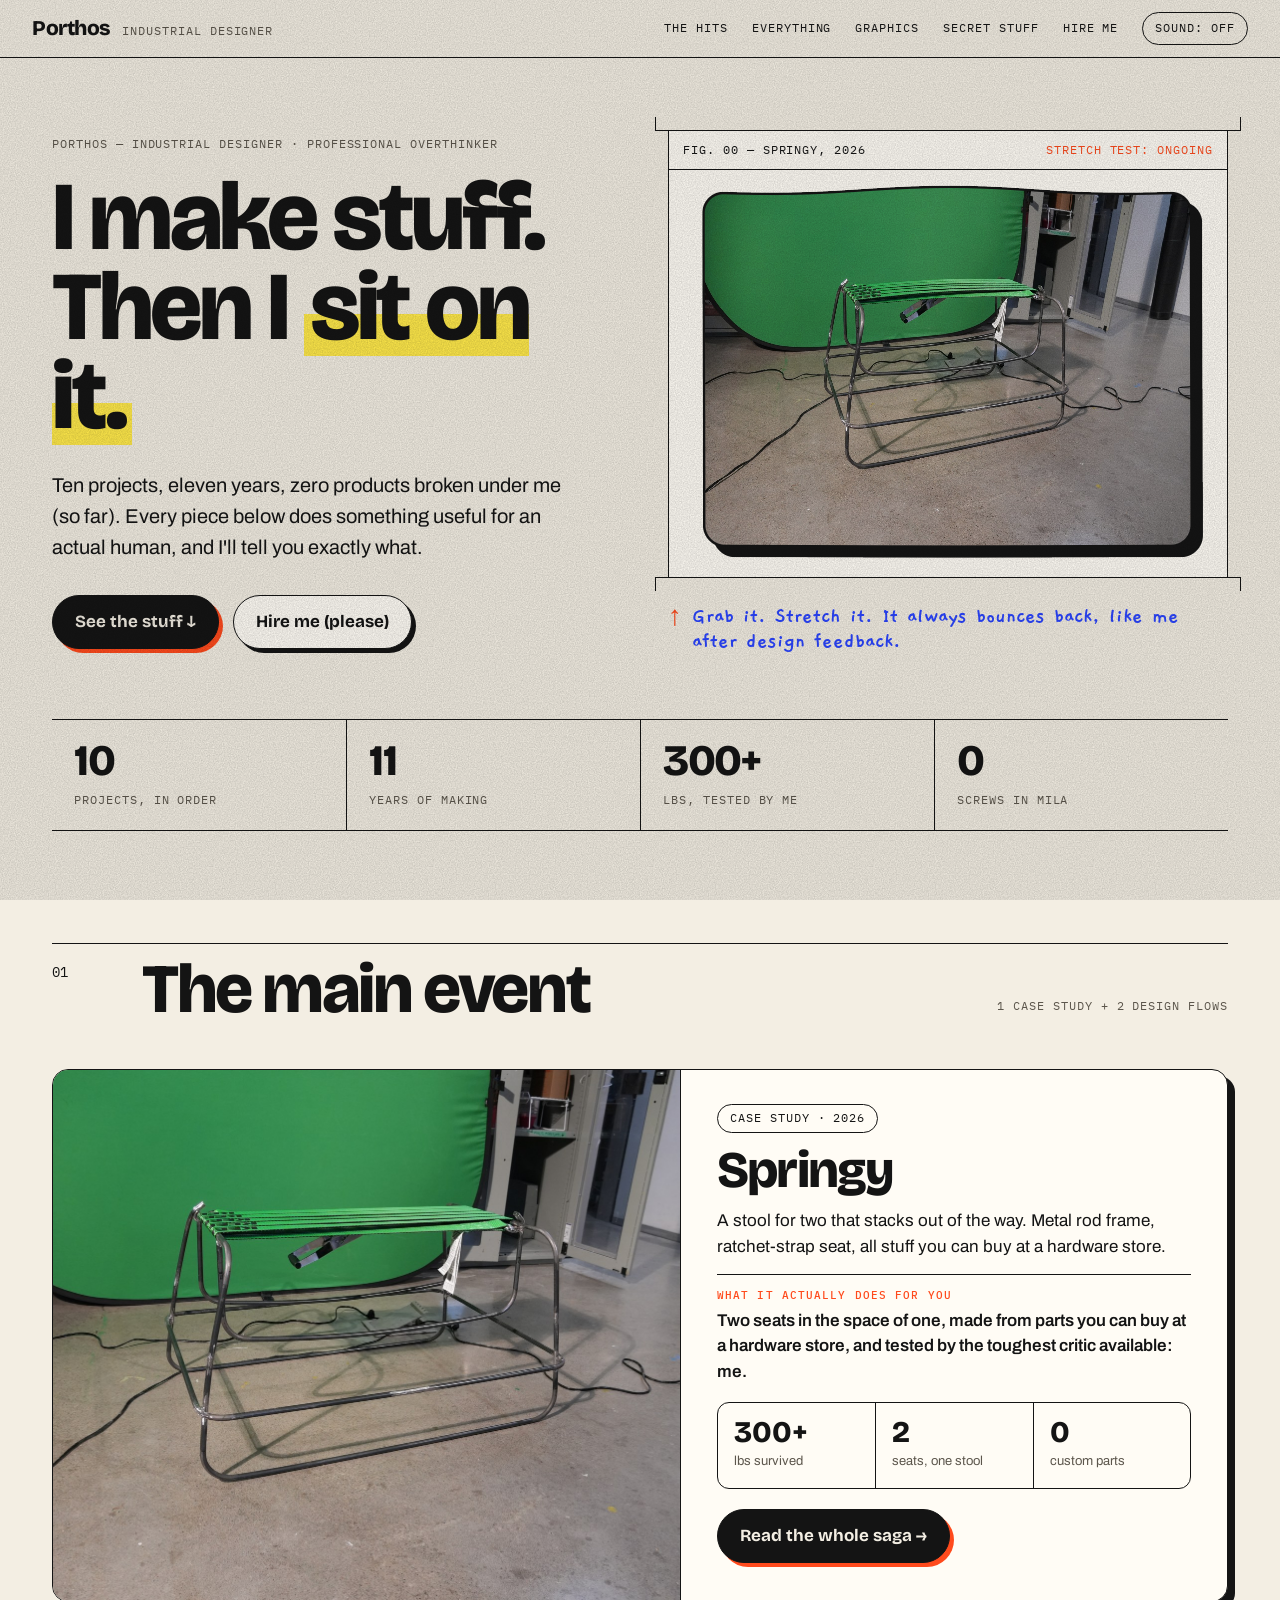
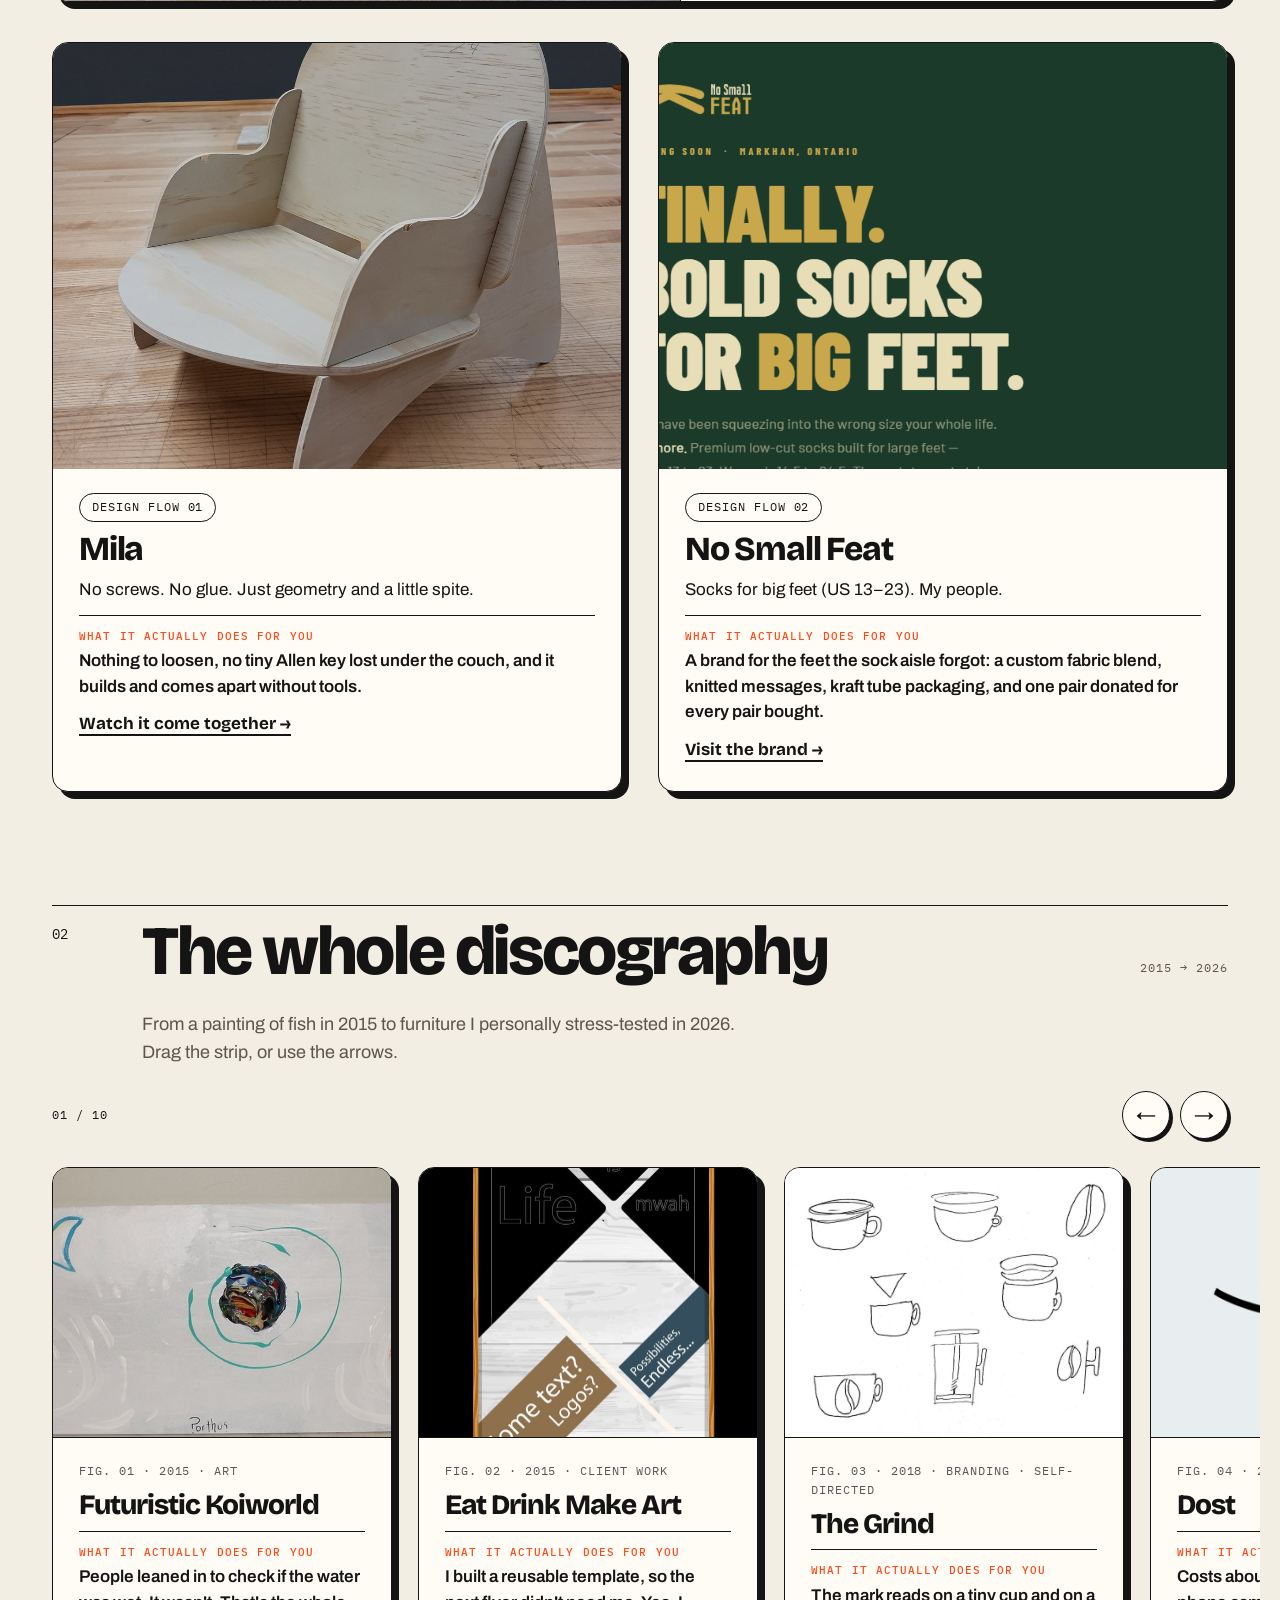
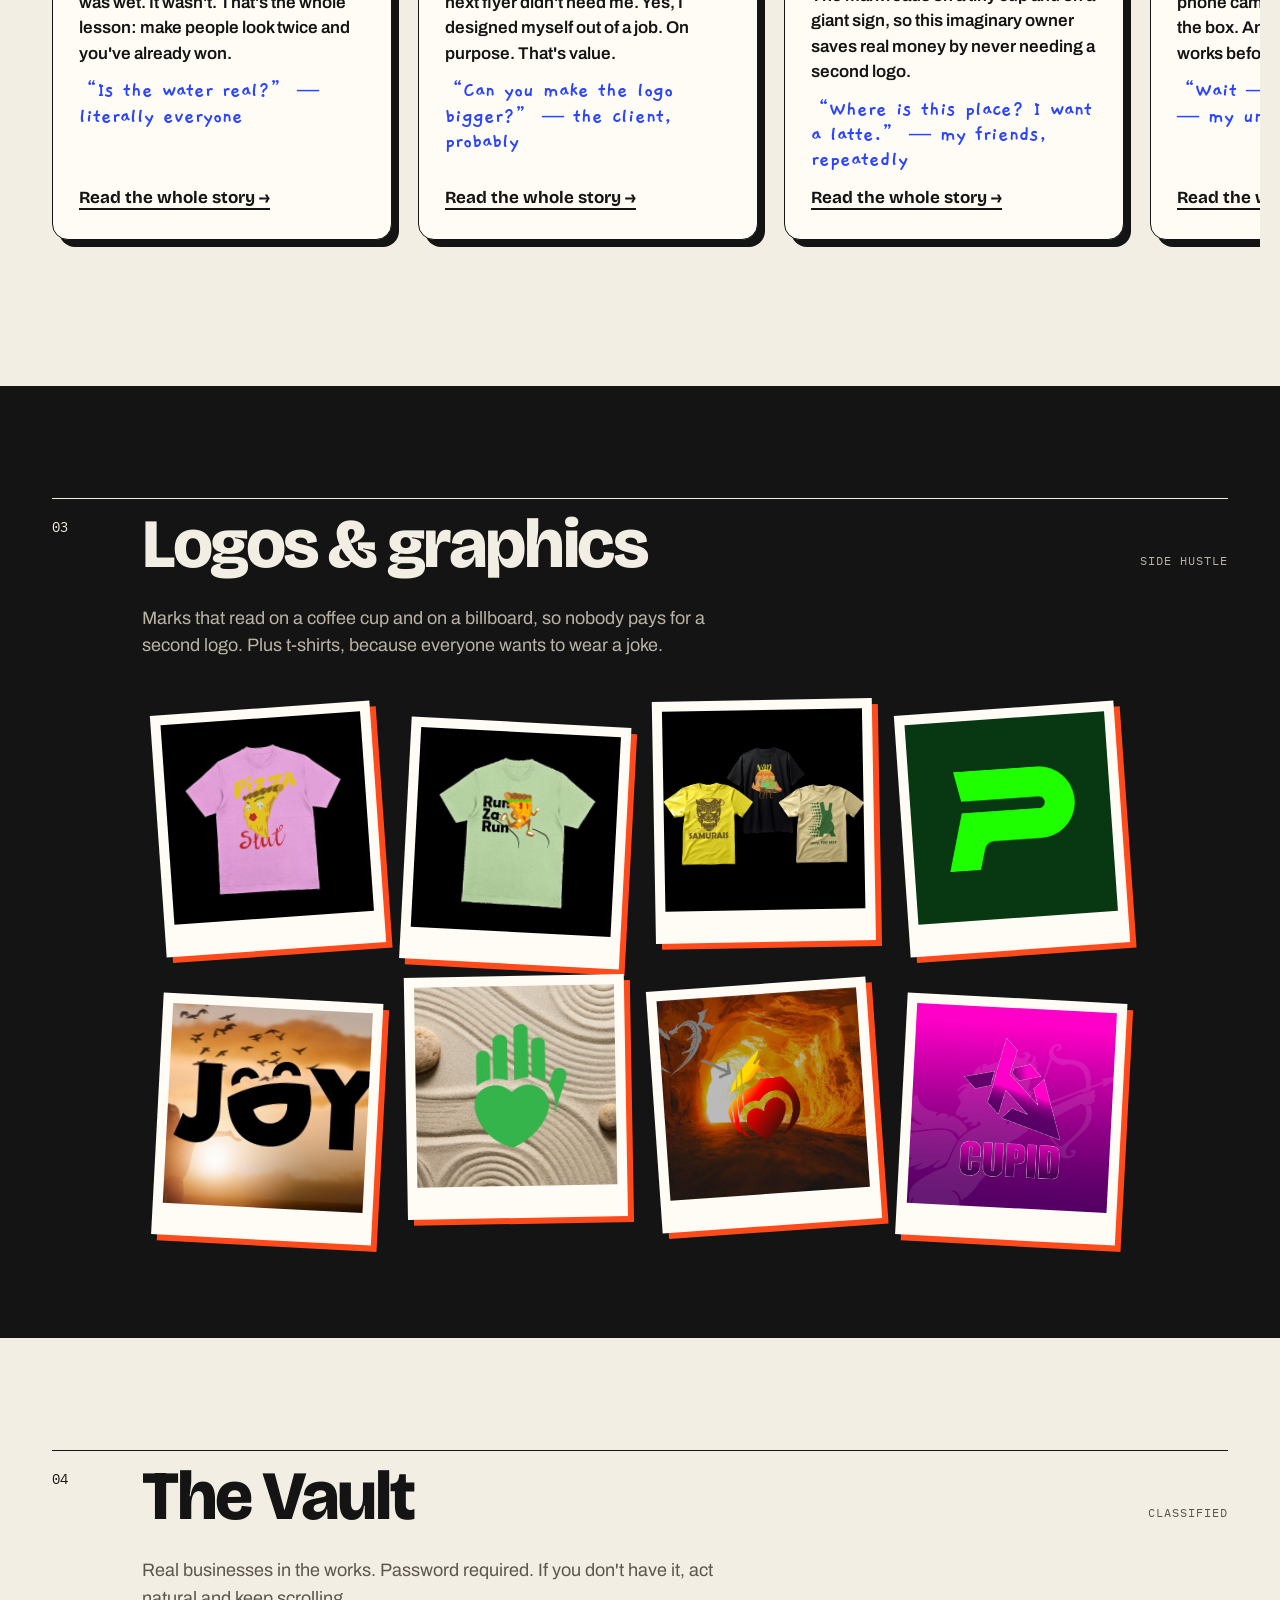
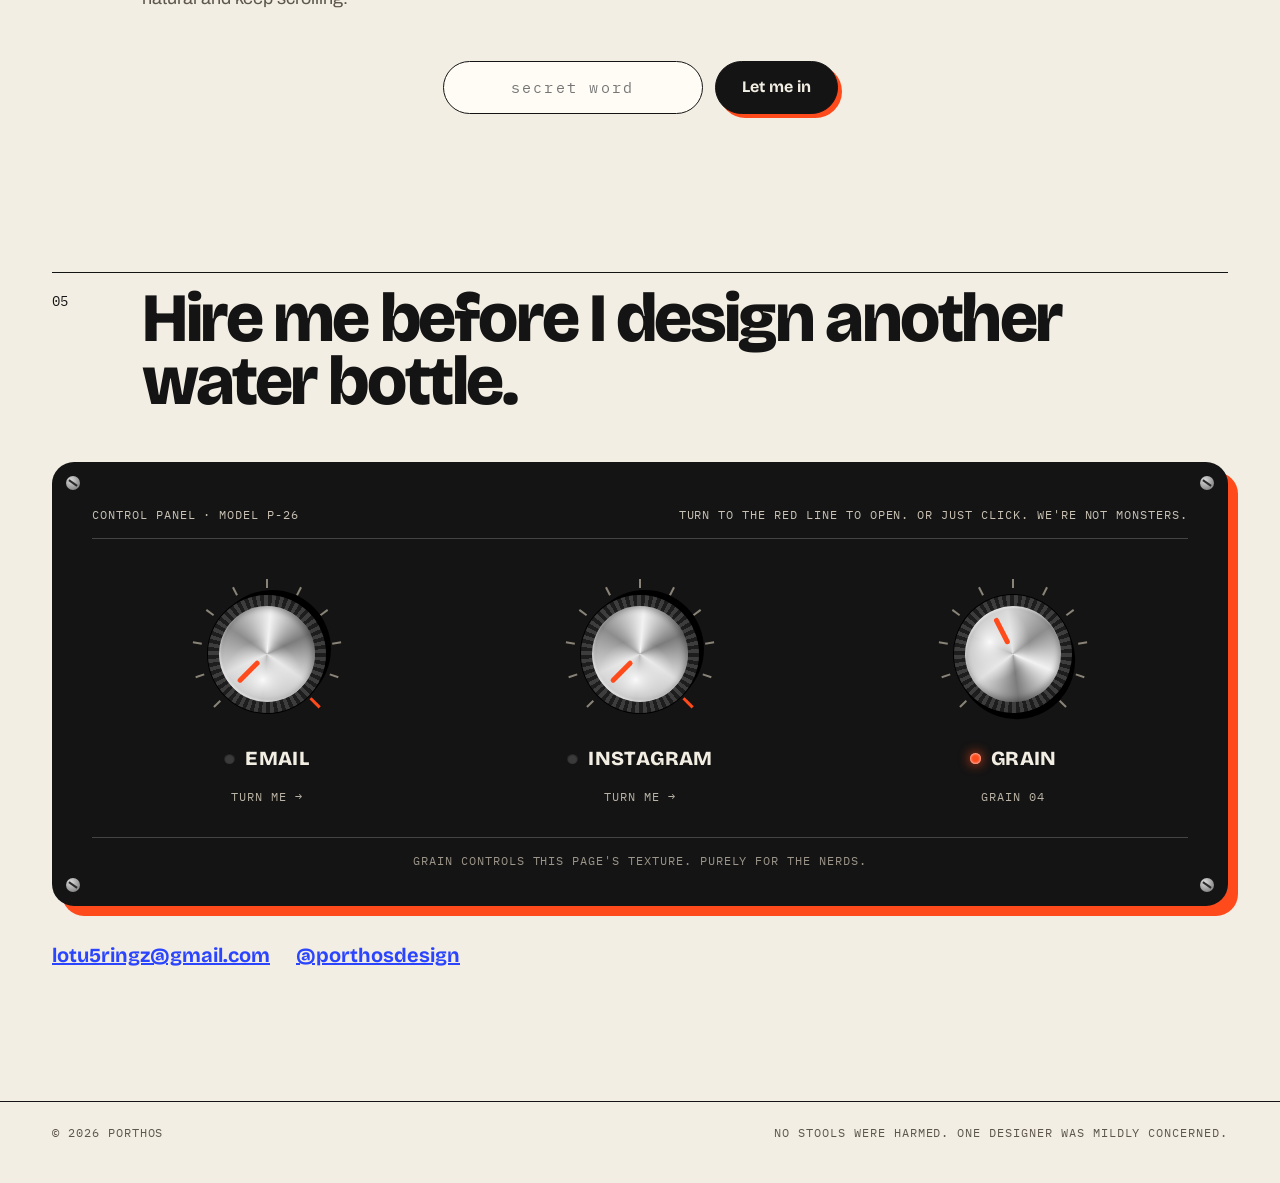
==== commit 17ece475: "Add files via upload" ====
--- a/index.html
+++ b/index.html
@@ -169,7 +169,7 @@
 <div>
 <div class="fig"><span class="crop tl"></span><span class="crop tr"></span><span class="crop bl"></span><span class="crop br"></span>
 <div class="bar m"><span>Fig. 00 — Springy, 2026</span><span style="color:var(--r)">Stretch test: ongoing</span></div>
-<div id="stretch" aria-label="Springy stool. Drag it to stretch it."><img src="images/springy-stretch.jpg" alt="Springy, a two-person stool with a metal rod frame and green ratchet-strap seat" draggable="false"></div>
+<div id="stretch" aria-label="Springy stool. Drag it to stretch it."><img src="images/springy-stretch.jpg" onerror="this.onerror=null;this.src='images/springy-final.jpg'" alt="Springy, a two-person stool with a metal rod frame and green ratchet-strap seat" draggable="false"></div>
 </div>
 <div class="hint hand"><span>↑</span><span>Grab it. Stretch it. It always bounces back, like me after design feedback.</span></div>
 </div>
@@ -323,7 +323,7 @@
 ti.onload=function(){gl.bindTexture(gl.TEXTURE_2D,tex);gl.texParameteri(gl.TEXTURE_2D,gl.TEXTURE_WRAP_S,gl.CLAMP_TO_EDGE);gl.texParameteri(gl.TEXTURE_2D,gl.TEXTURE_WRAP_T,gl.CLAMP_TO_EDGE);gl.texParameteri(gl.TEXTURE_2D,gl.TEXTURE_MIN_FILTER,gl.LINEAR);gl.texParameteri(gl.TEXTURE_2D,gl.TEXTURE_MAG_FILTER,gl.LINEAR);
 gl.texImage2D(gl.TEXTURE_2D,0,gl.RGBA,gl.RGBA,gl.UNSIGNED_BYTE,ti);gl.uniform1i(gl.getUniformLocation(pr,'tex'),0);
 layout();draw();ready=true;box.classList.add('live');setTimeout(poke,900);setInterval(poke,6500);};
-ti.src=img.getAttribute('src');
+ti.onerror=function(){if(ti.src.indexOf('springy-final')<0)ti.src='images/springy-final.jpg';};ti.src=img.getAttribute('src');
 if(window.ResizeObserver)new ResizeObserver(function(){if(ready){layout();draw();}}).observe(box);
 })();
 
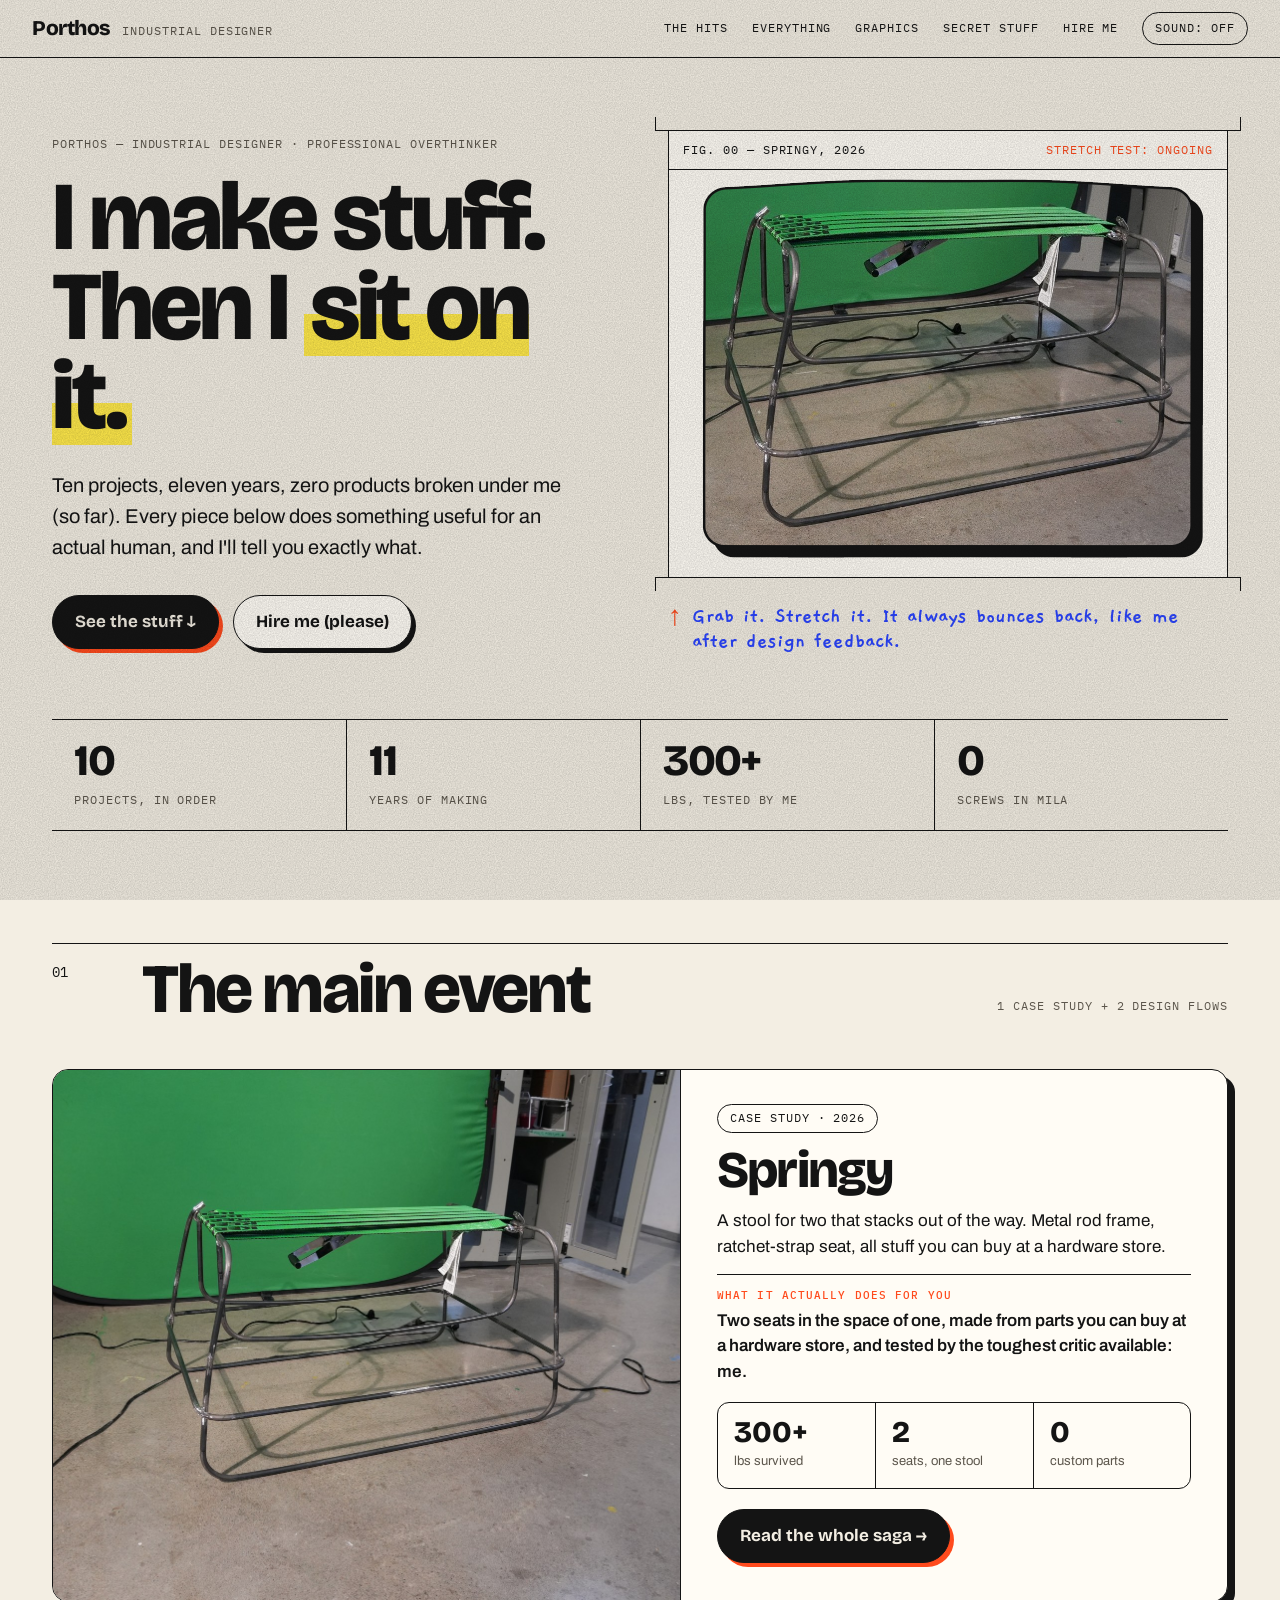
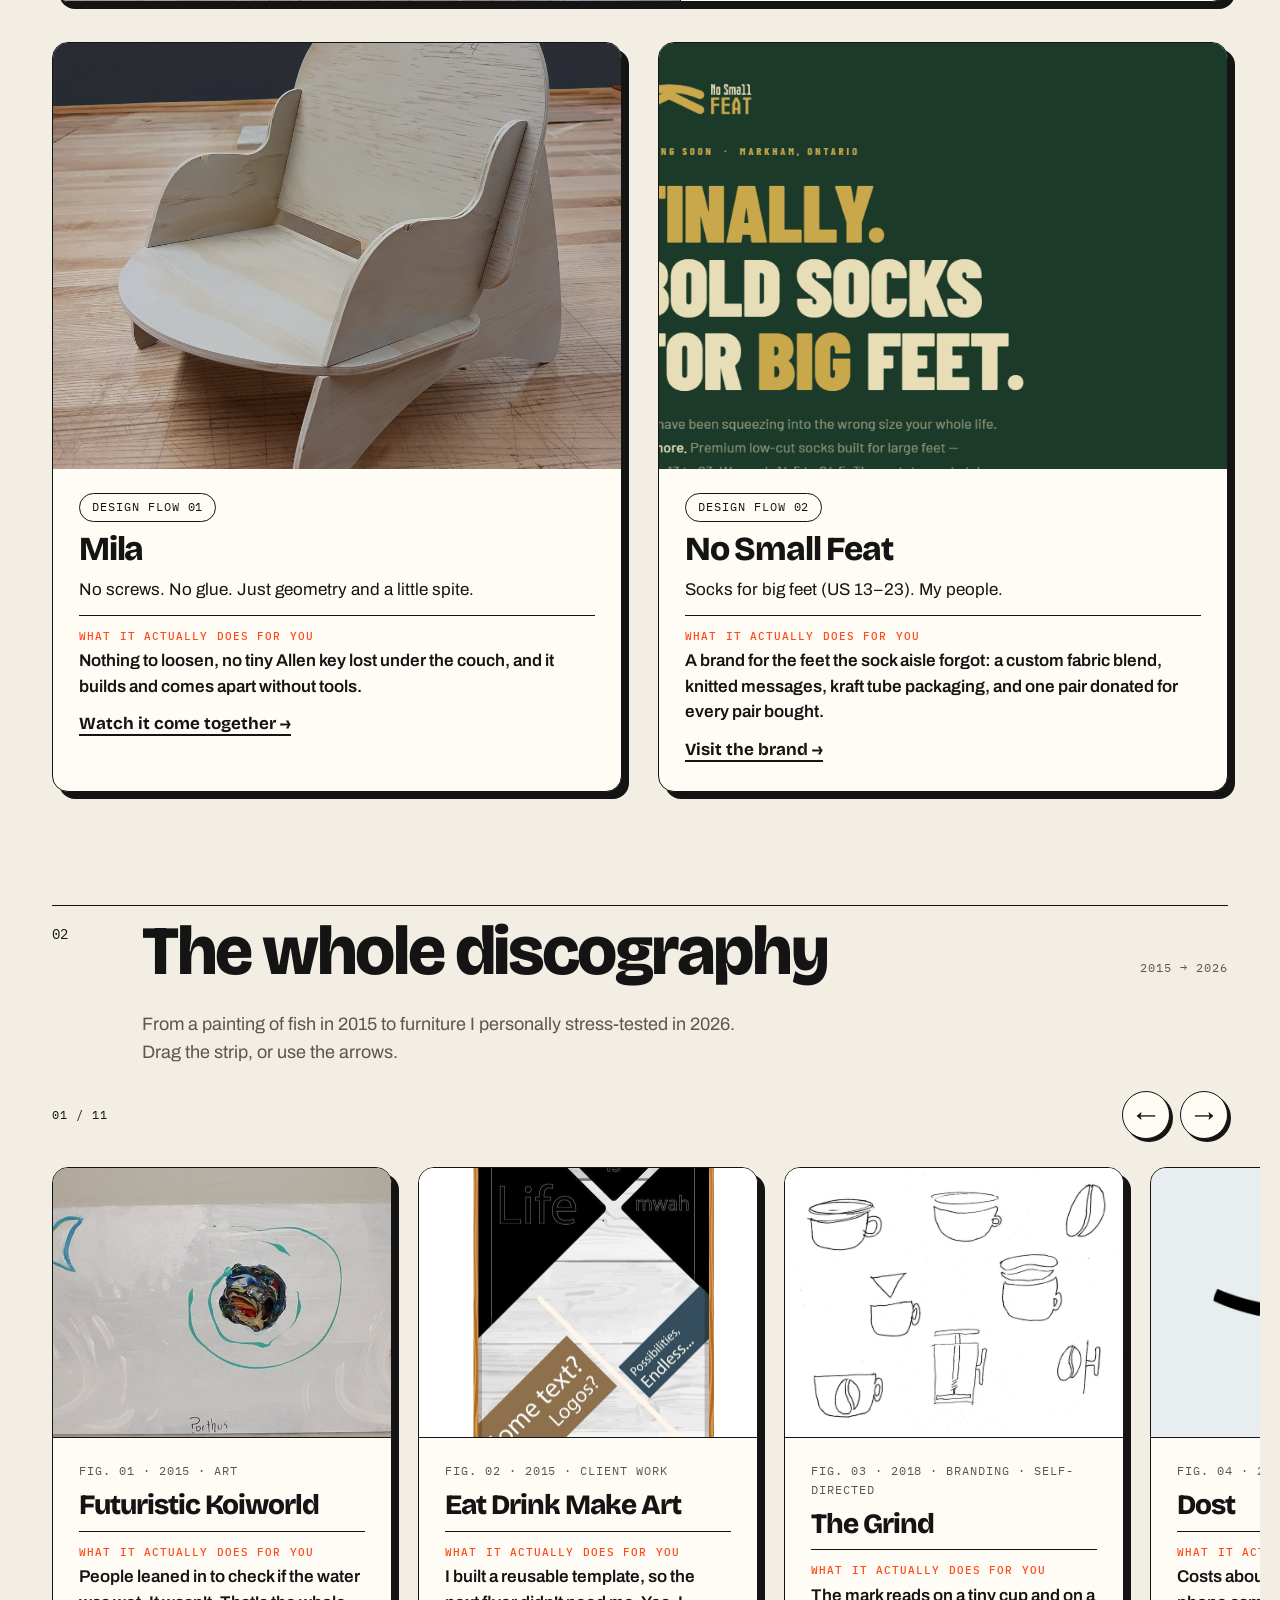
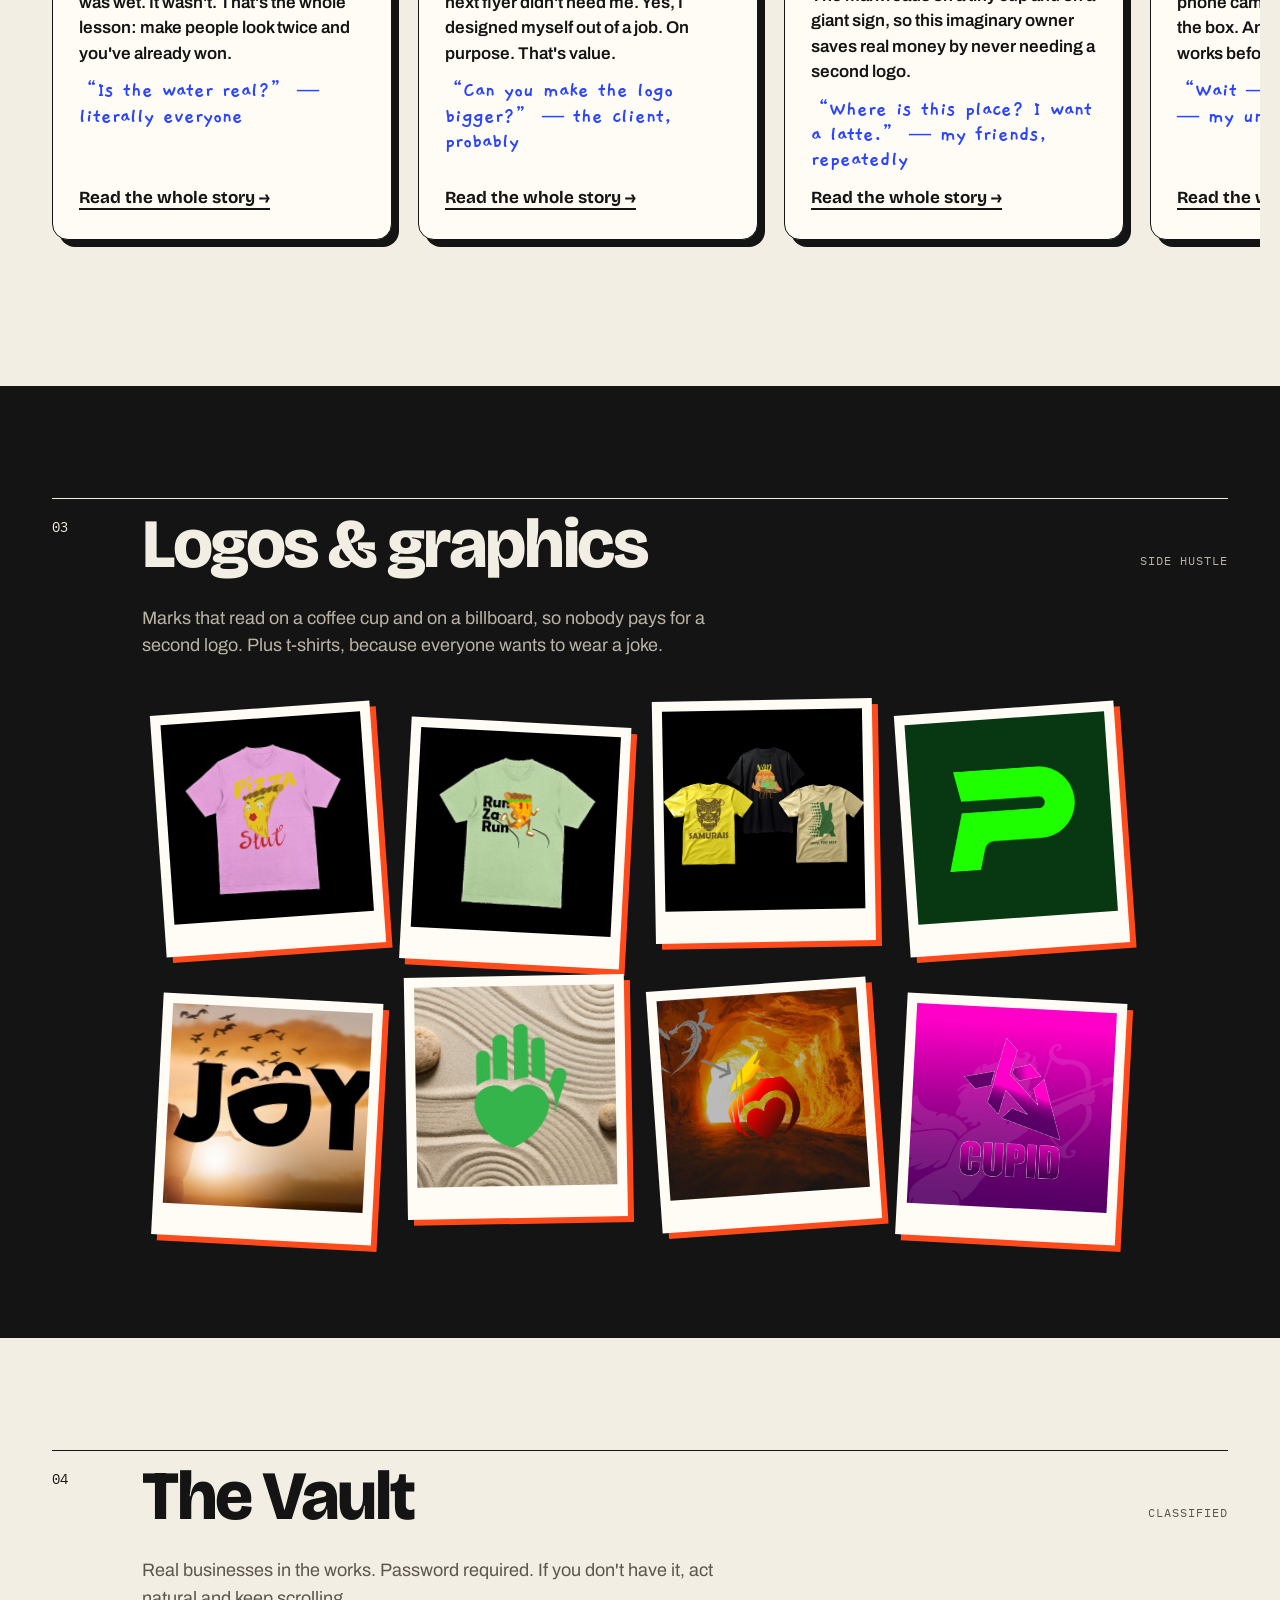
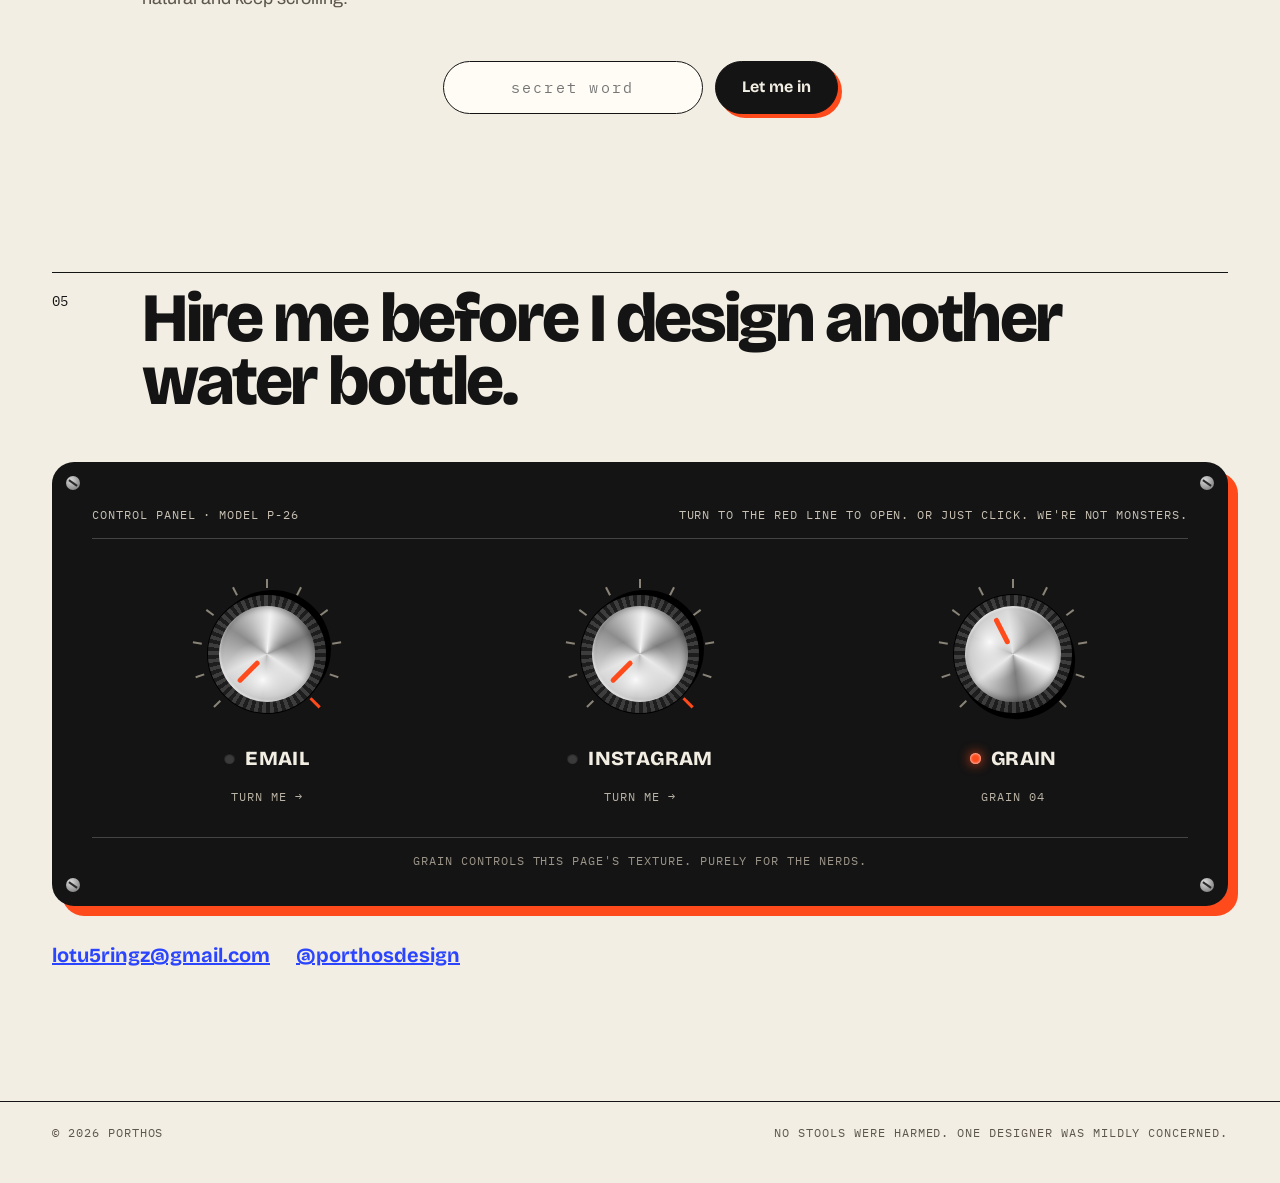
==== commit 4c4700b7: "Add files via upload" ====
--- a/index.html
+++ b/index.html
@@ -1,5 +1,5 @@
 <!DOCTYPE html>
-<html lang="en"><head><meta charset="utf-8"><meta name="viewport" content="width=device-width, initial-scale=1">
+<html lang="en"><head><script>var IMG={"ballin-lens.jpg": "[data-uri]", "ballin-moodboard.jpg": "[data-uri]", "ballin-render.jpg": "[data-uri]", "ballin-sketches.jpg": "[data-uri]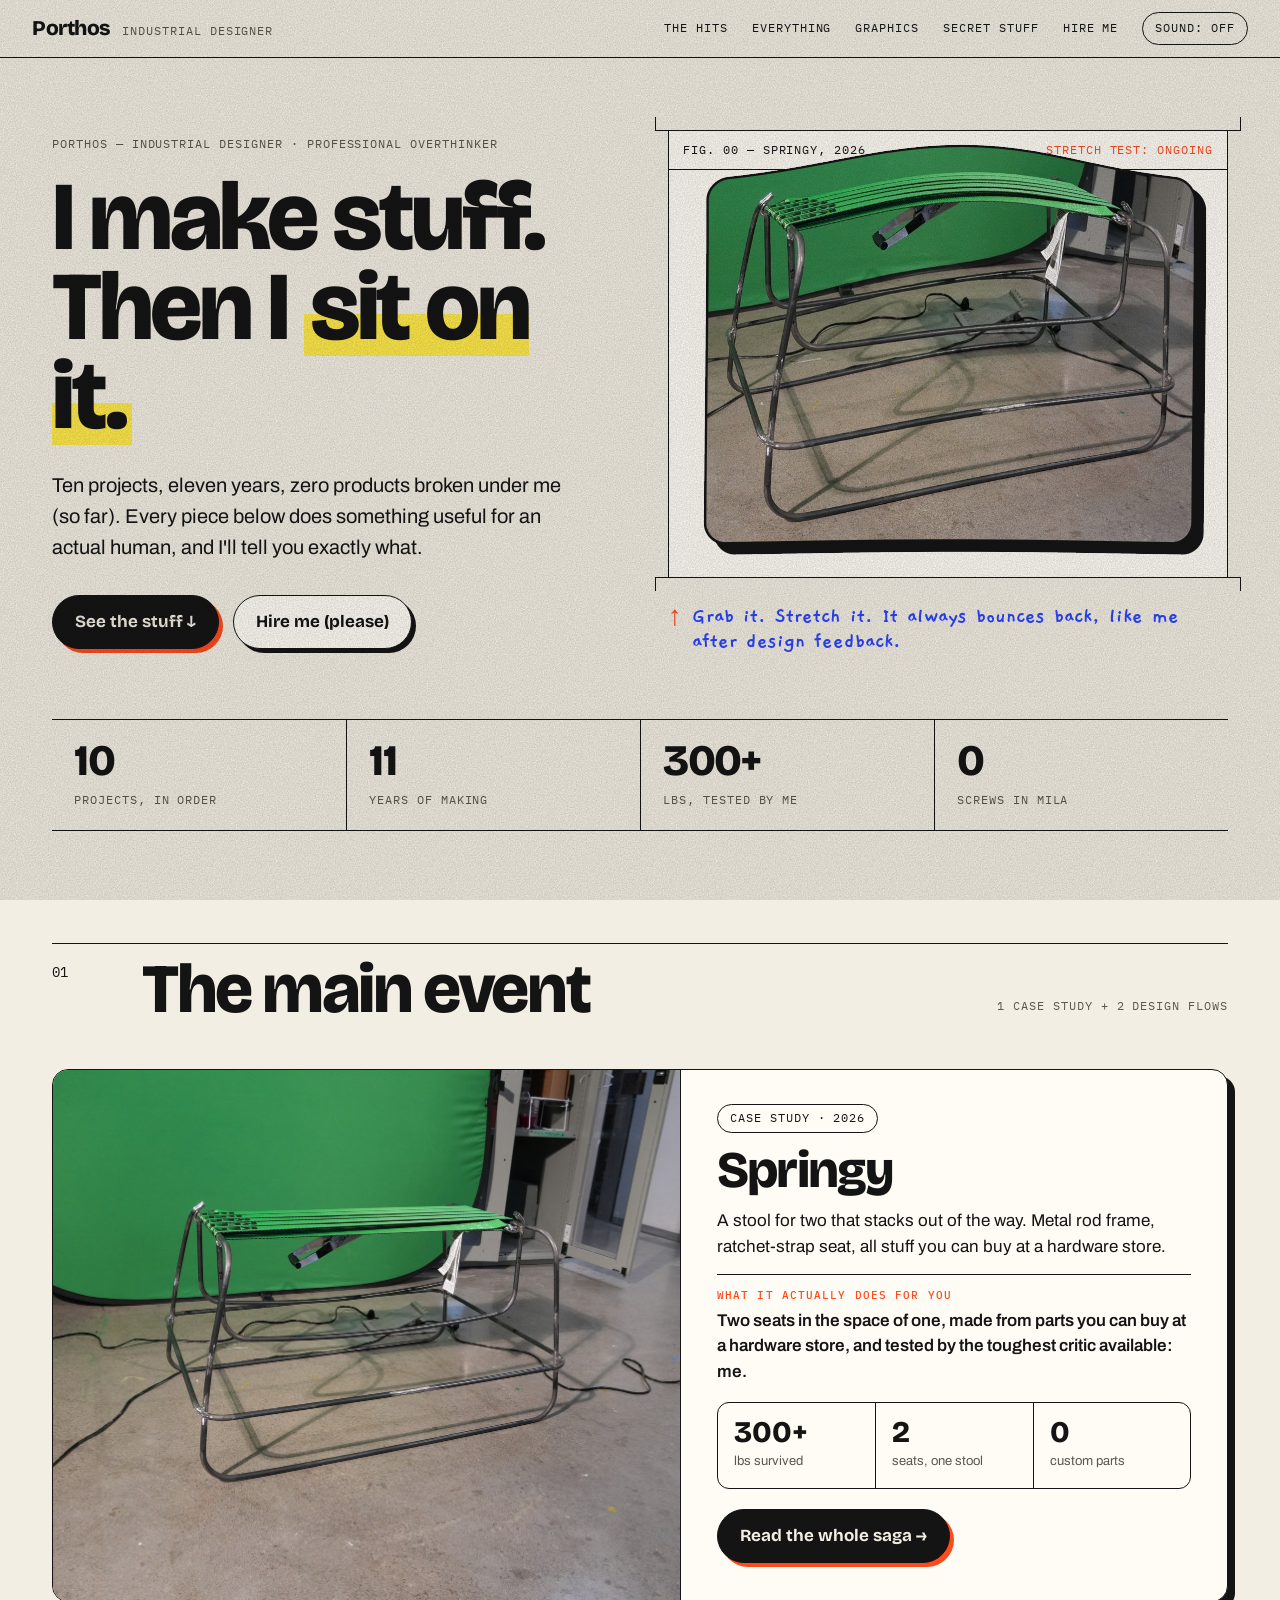
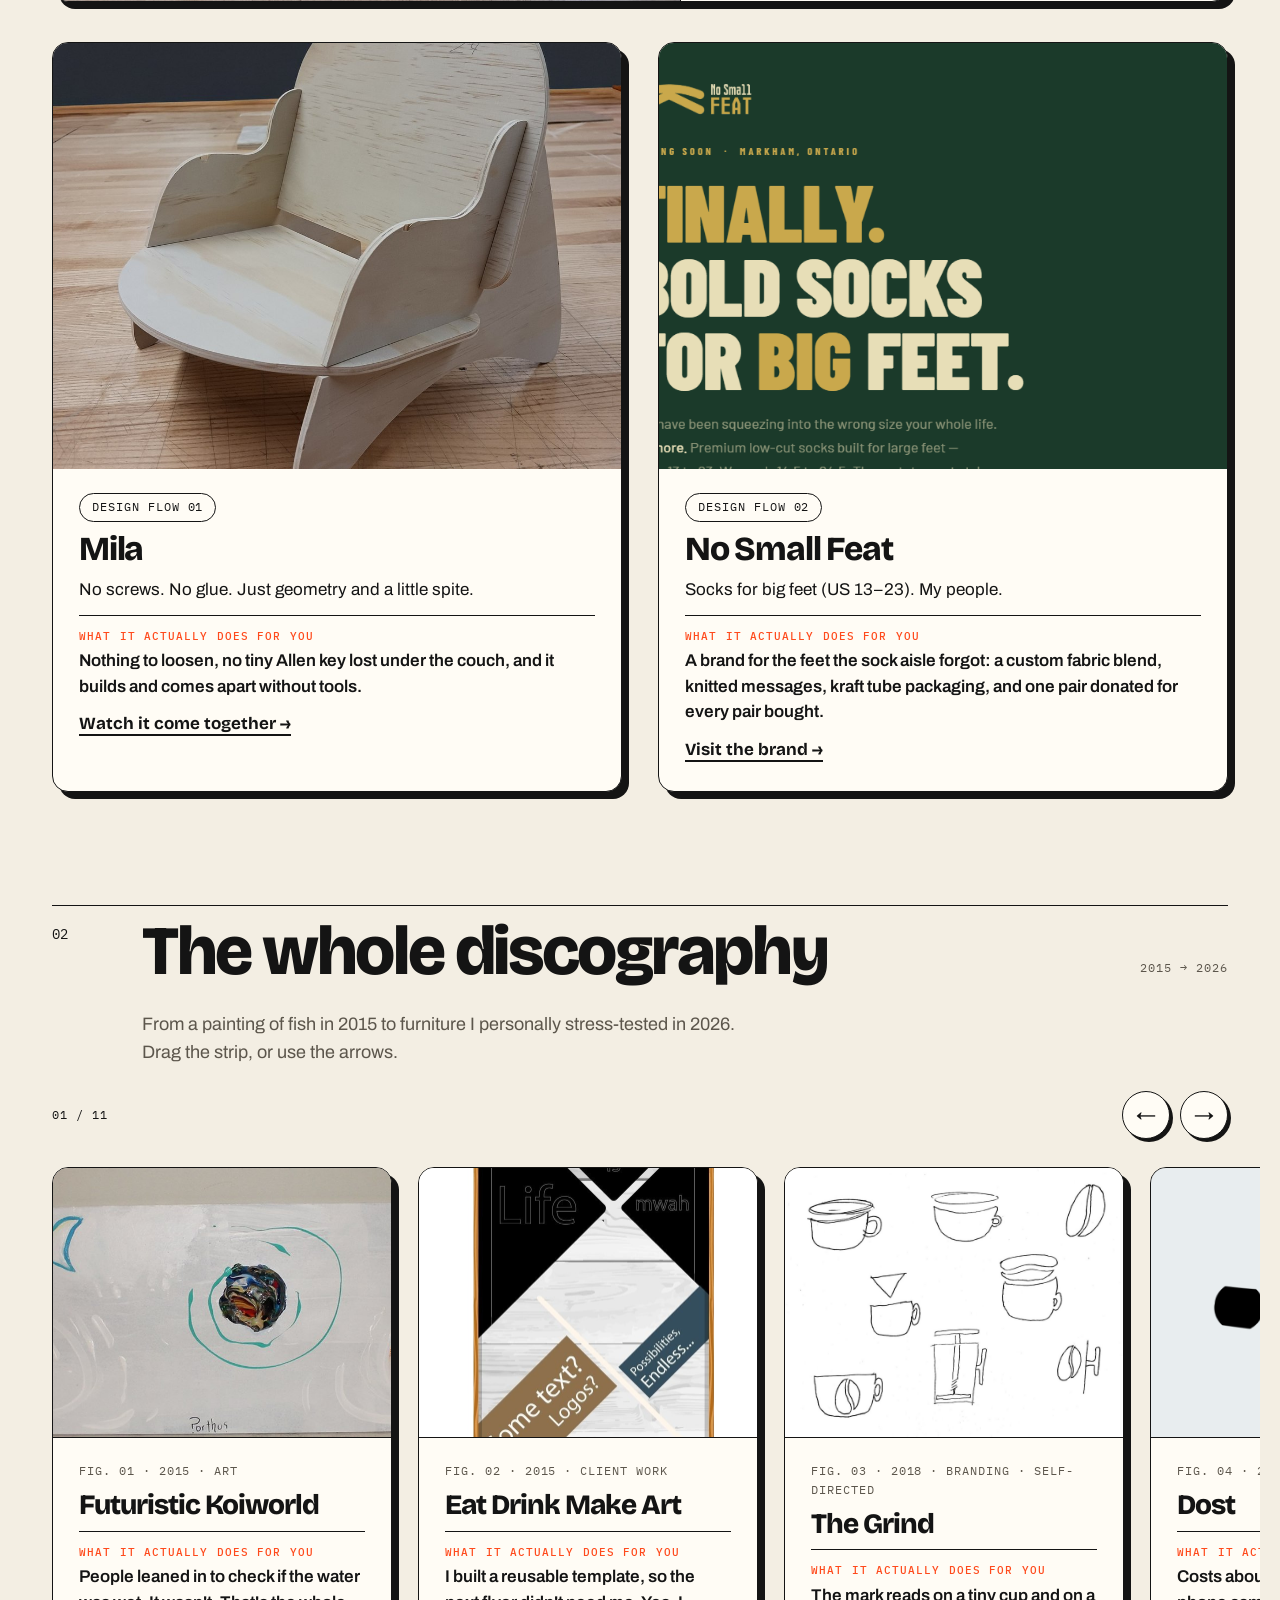
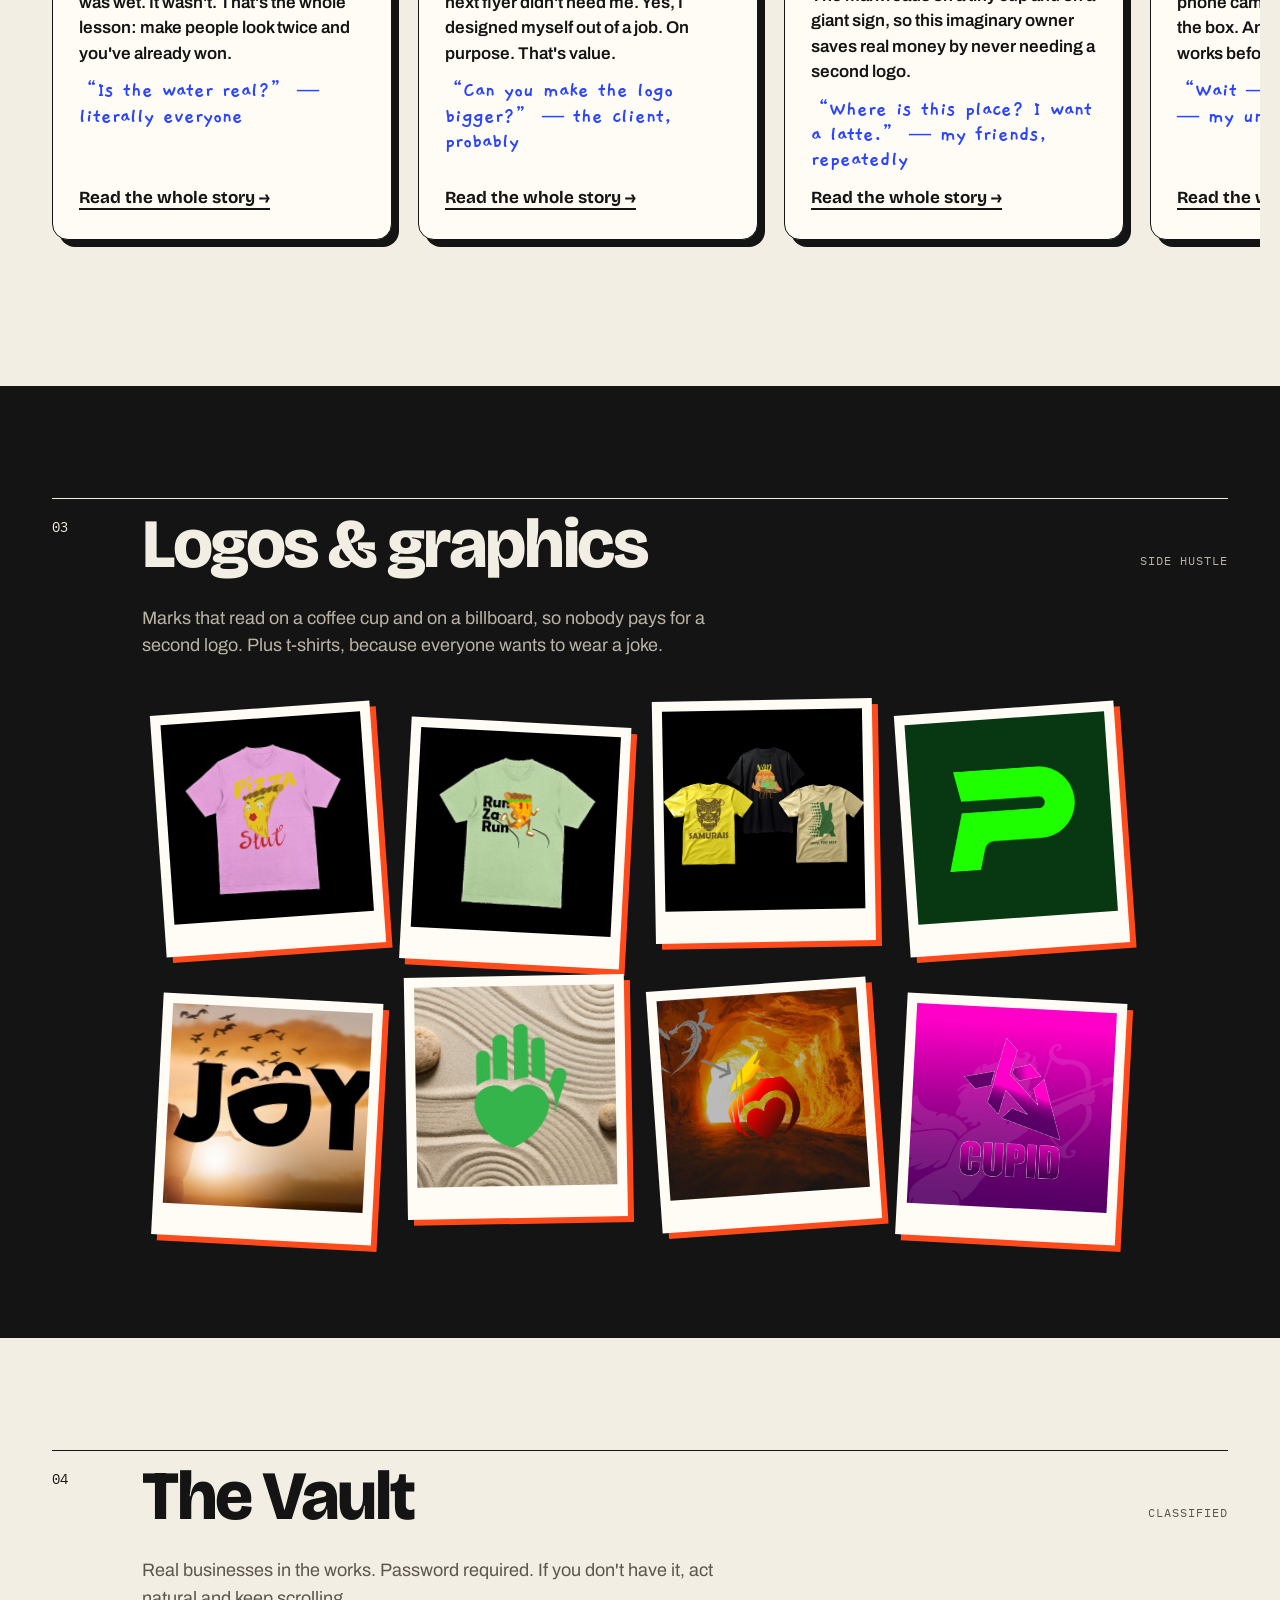
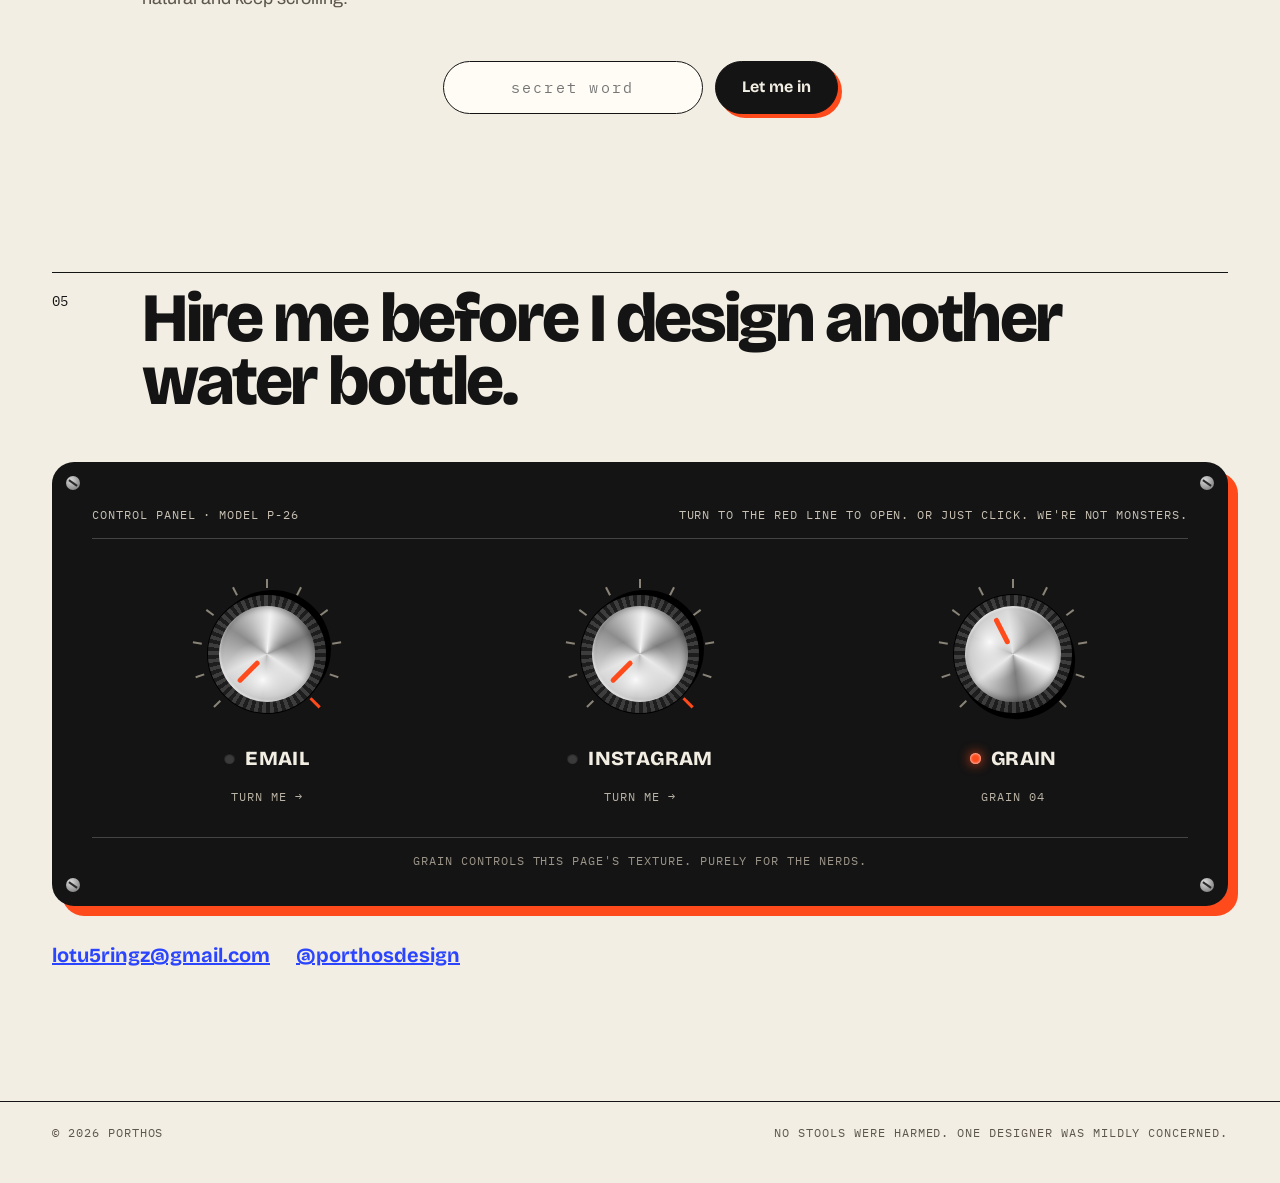
==== commit 724b4121: "Add files via upload" ====
--- a/index.html
+++ b/index.html
@@ -208,7 +208,7 @@
 <article class="sc card" data-tilt><button class="pimg po" data-id="shift"><img src="[data-uri]" alt="SHIFT" draggable="false"></button><div class="pbody"><div class="m" style="color:var(--mute)">Fig. 07 · 2025 · Industrial Design</div><h3 class="d">SHIFT</h3><div class="val"><b>WHAT IT ACTUALLY DOES FOR YOU</b>A bottle people actually want to carry is a bottle that leaves the house, which is the entire job of a bottle.</div><div class="rev">“It's a bottle, sweetie.” — my mom, supportive</div><button class="more po" data-id="shift" style="margin-top:auto">Read the whole story →</button></div></article>
 <article class="sc card" data-tilt><button class="pimg po" data-id="mila"><img src="[data-uri]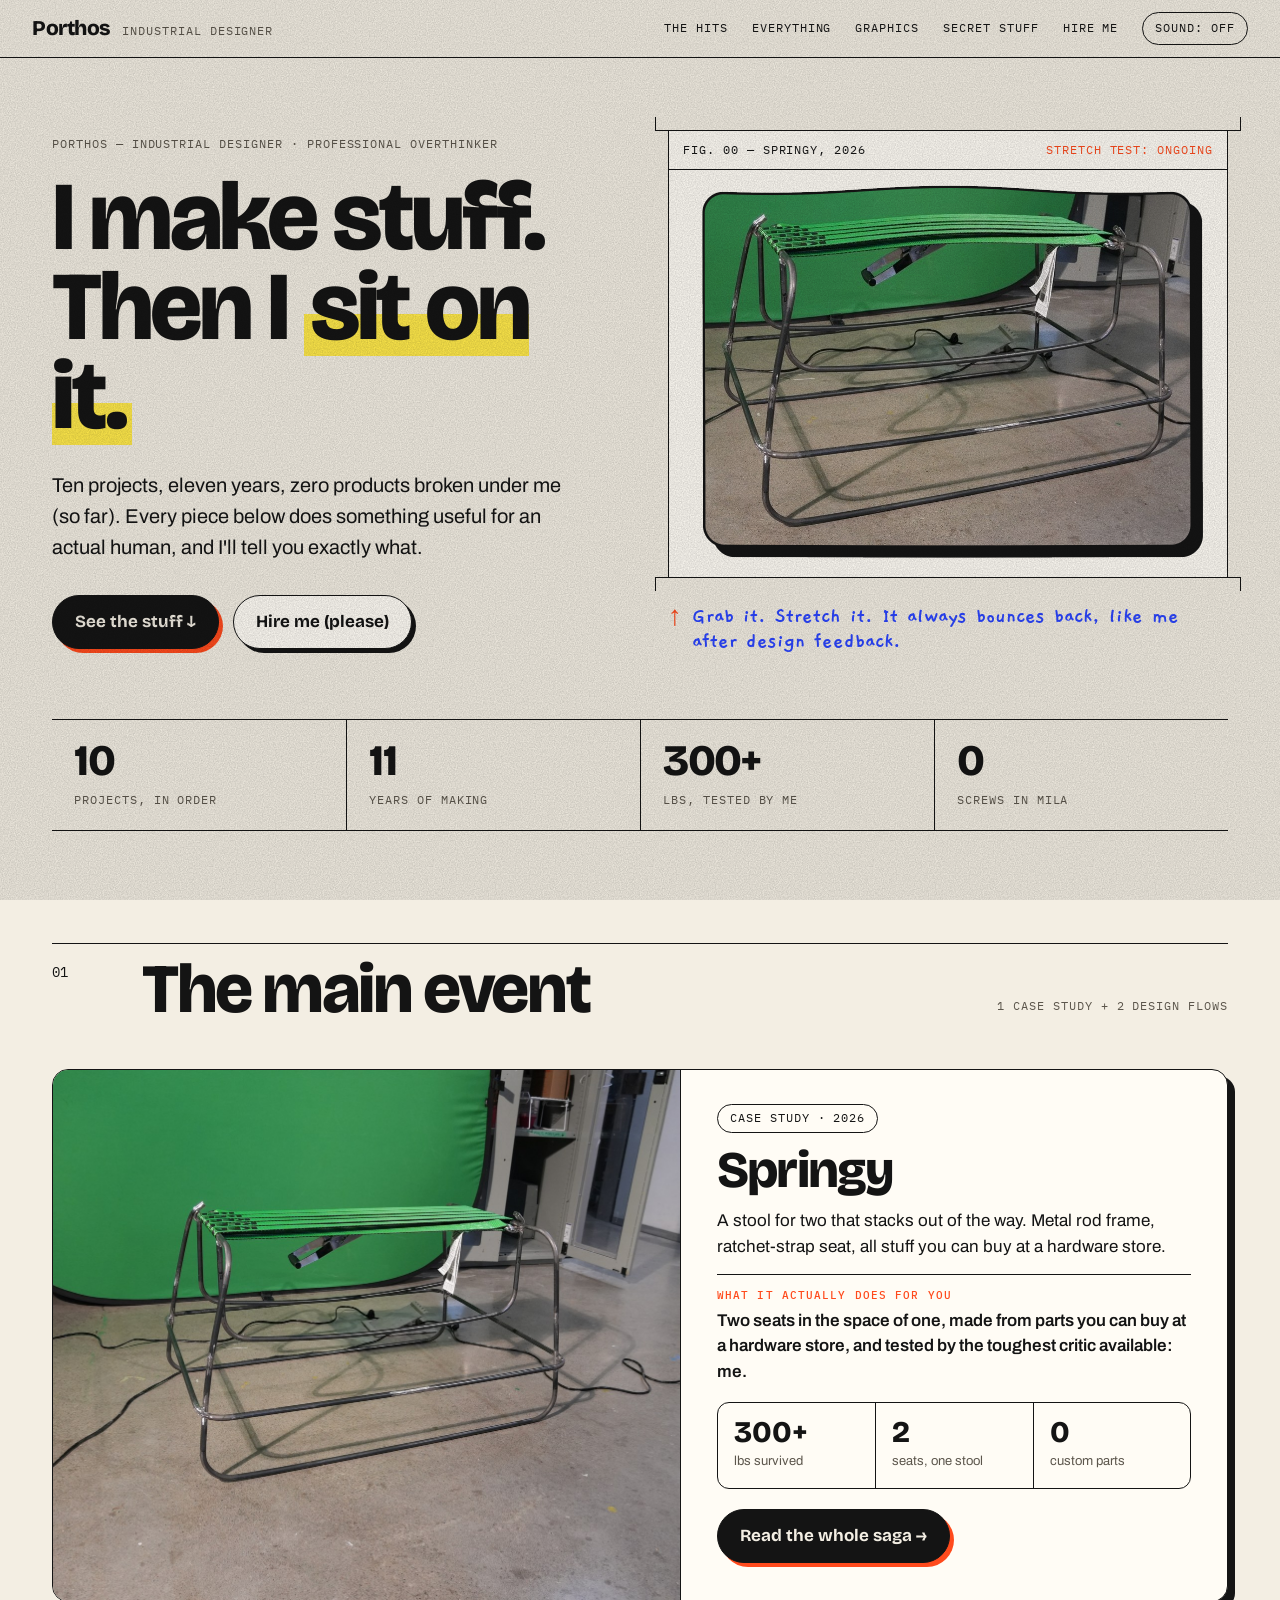
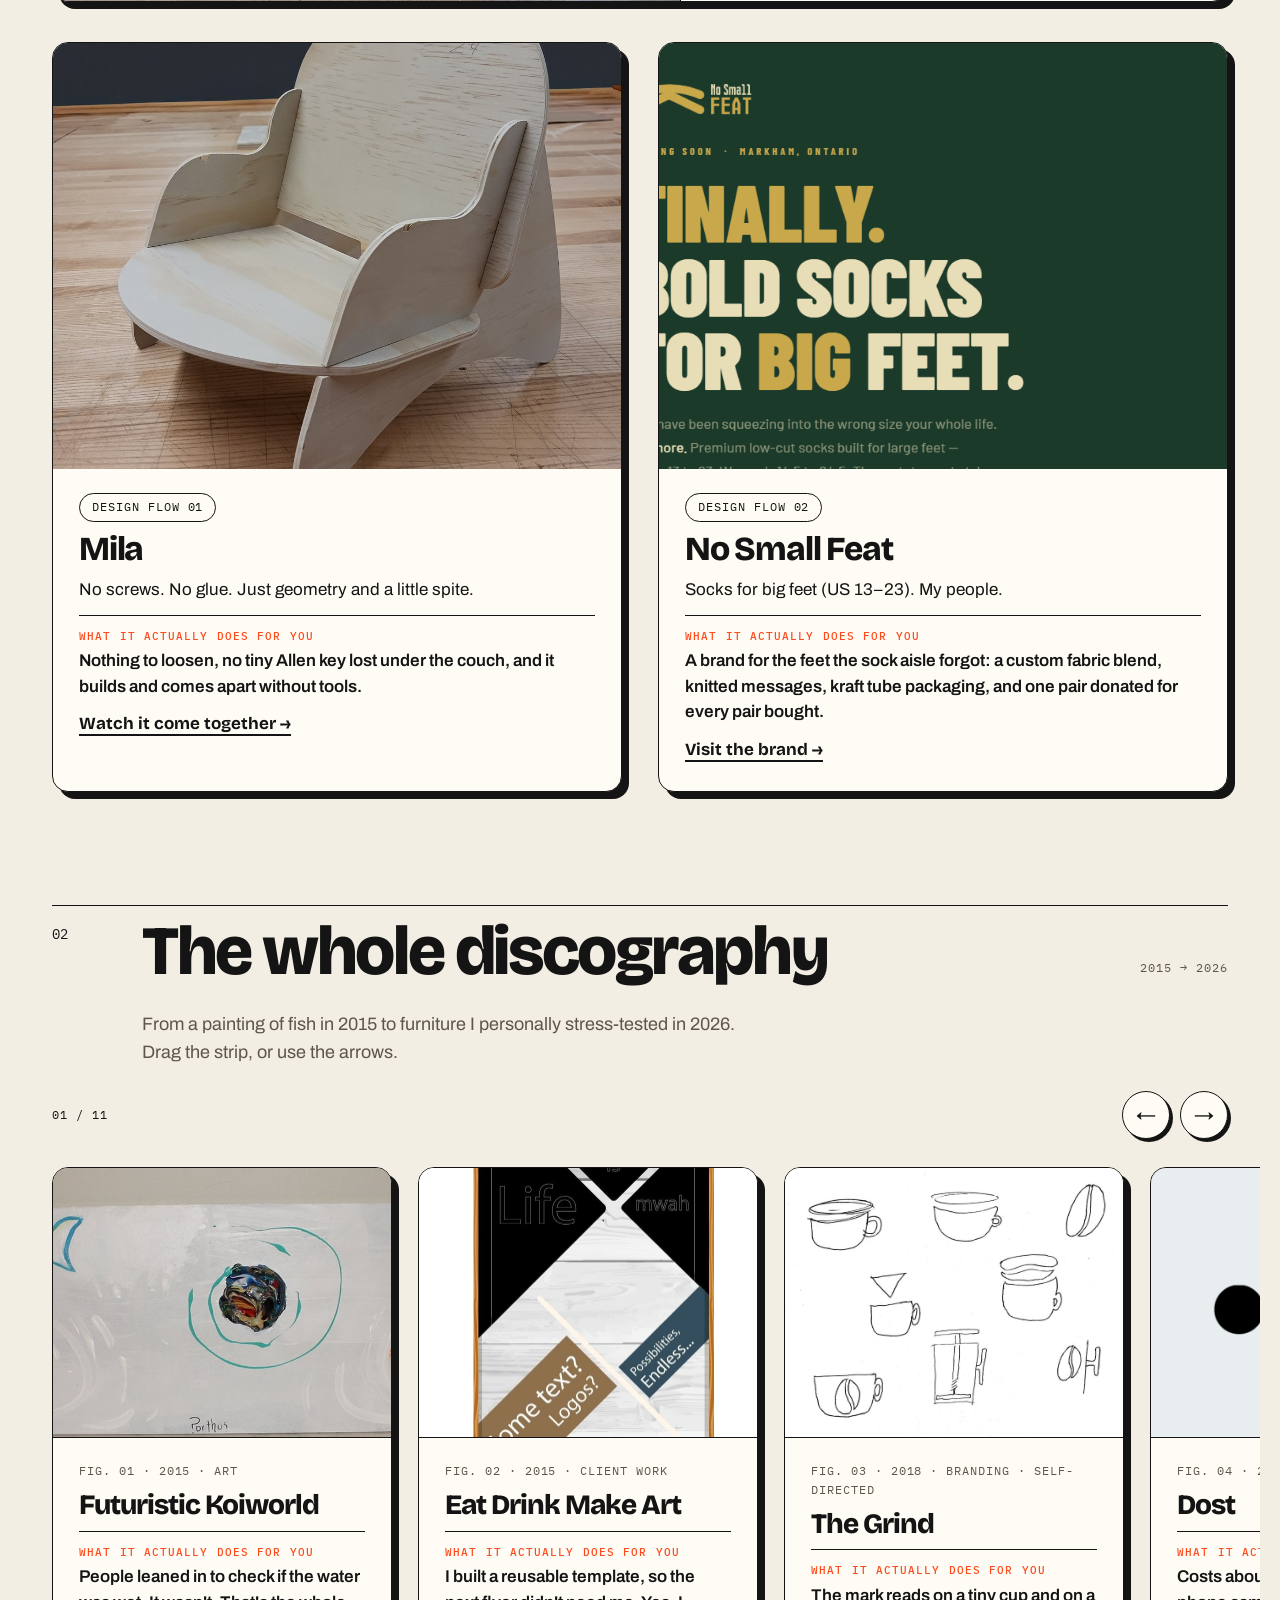
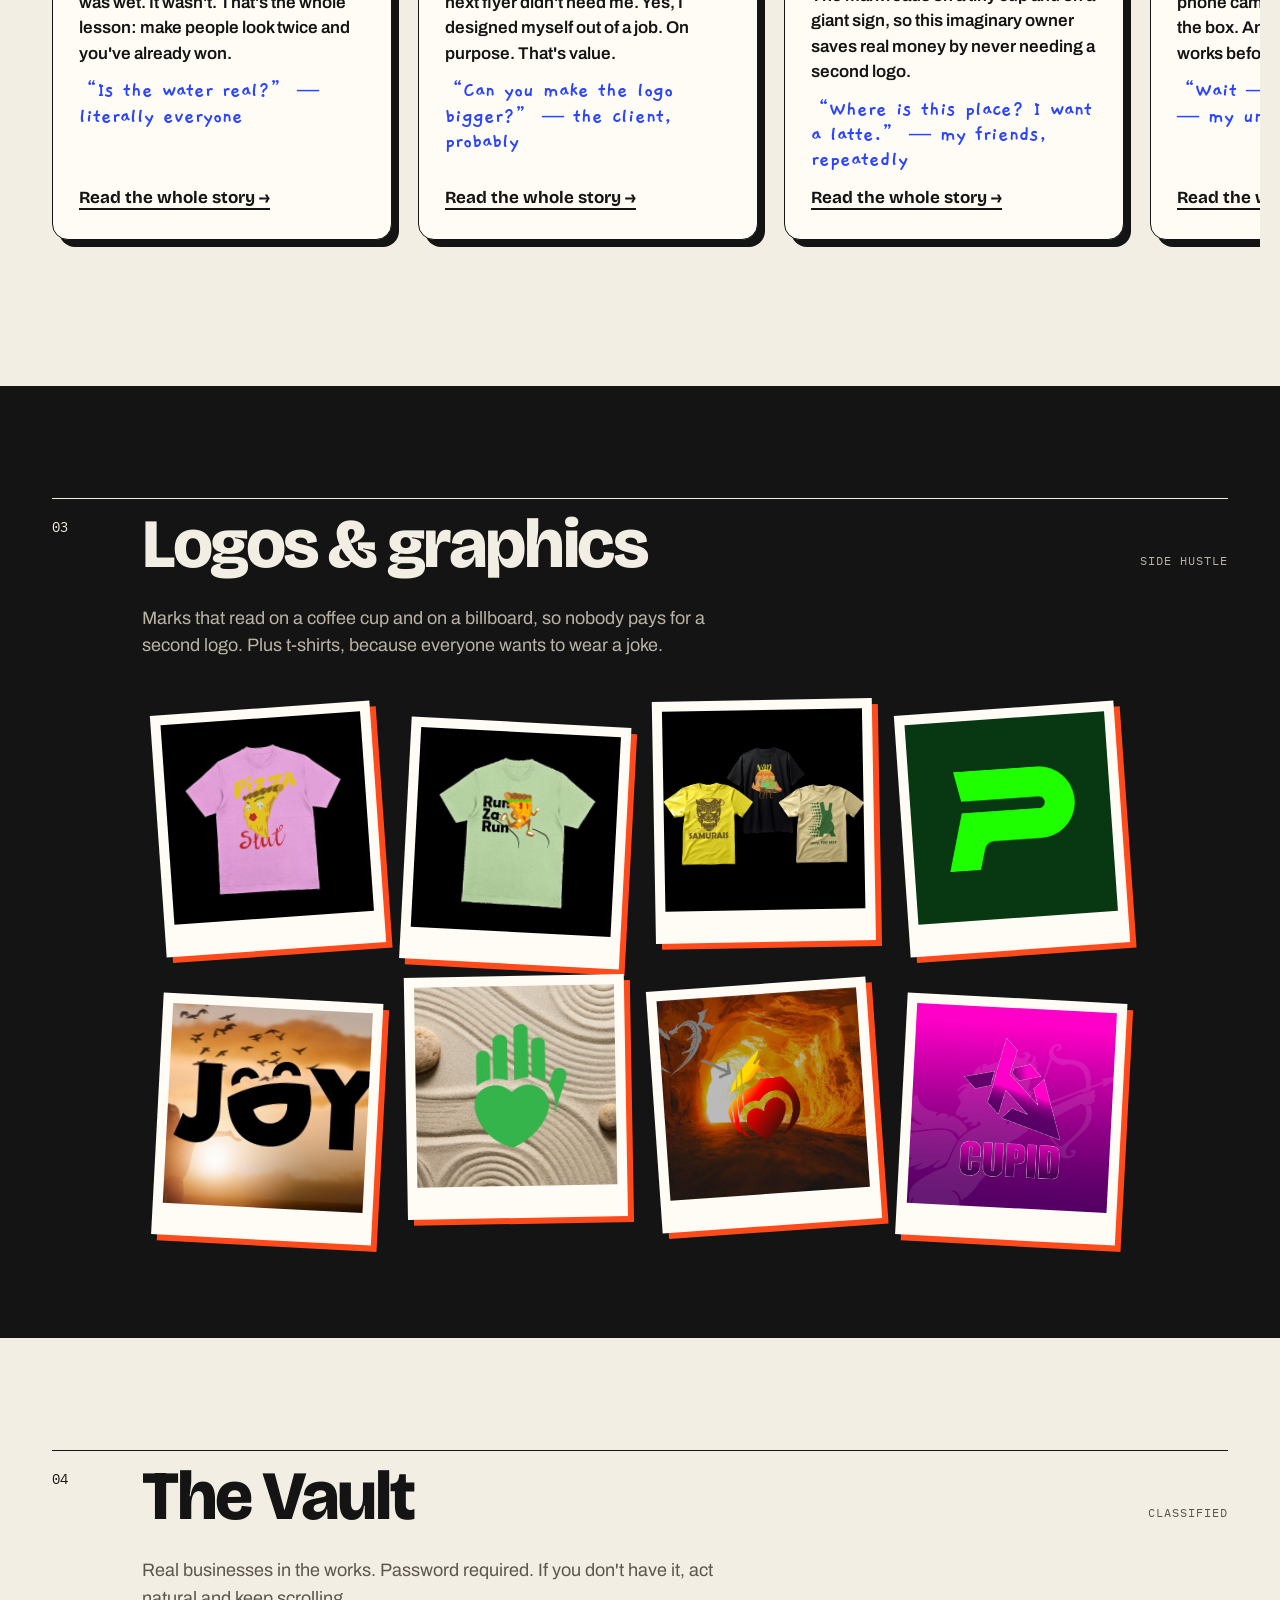
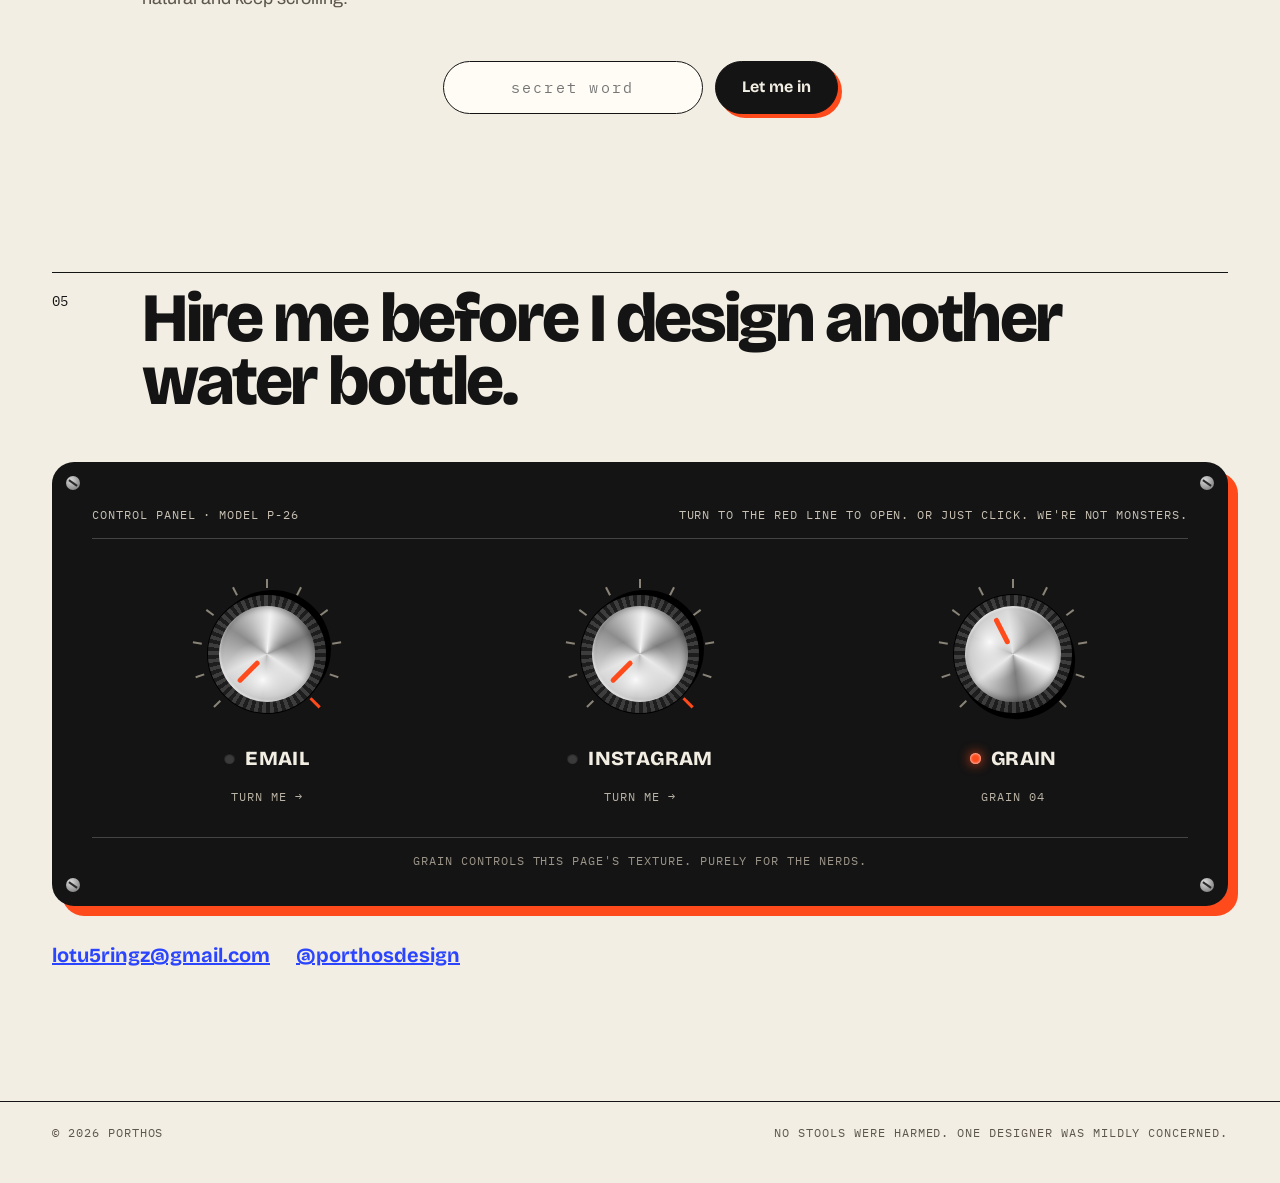
==== commit 7523cf63: "Add files via upload" ====
--- a/index.html
+++ b/index.html
@@ -1,5 +1,5 @@
 <!DOCTYPE html>
-<html lang="en"><head><script>var IMG={"ballin-lens.jpg": "[data-uri]", "ballin-moodboard.jpg": "[data-uri]", "ballin-render.jpg": "[data-uri]", "ballin-sketches.jpg": "[data-uri]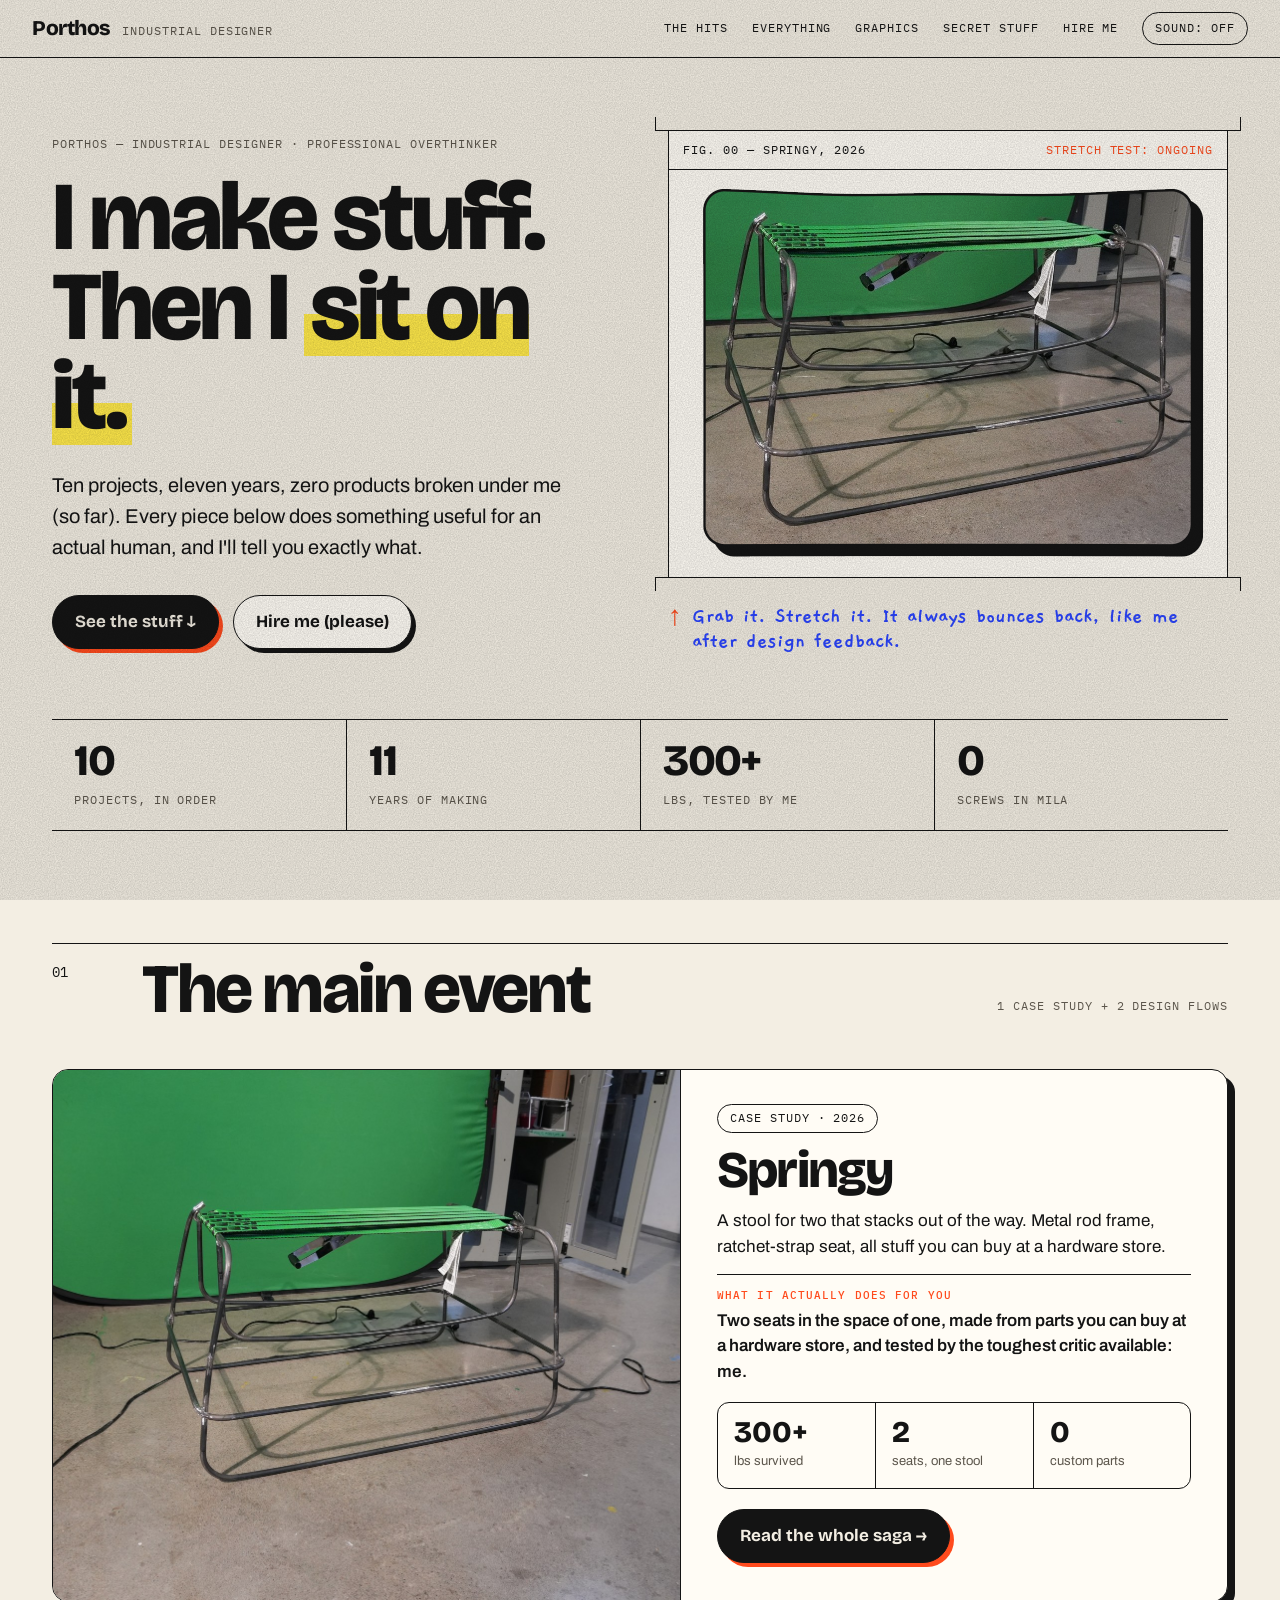
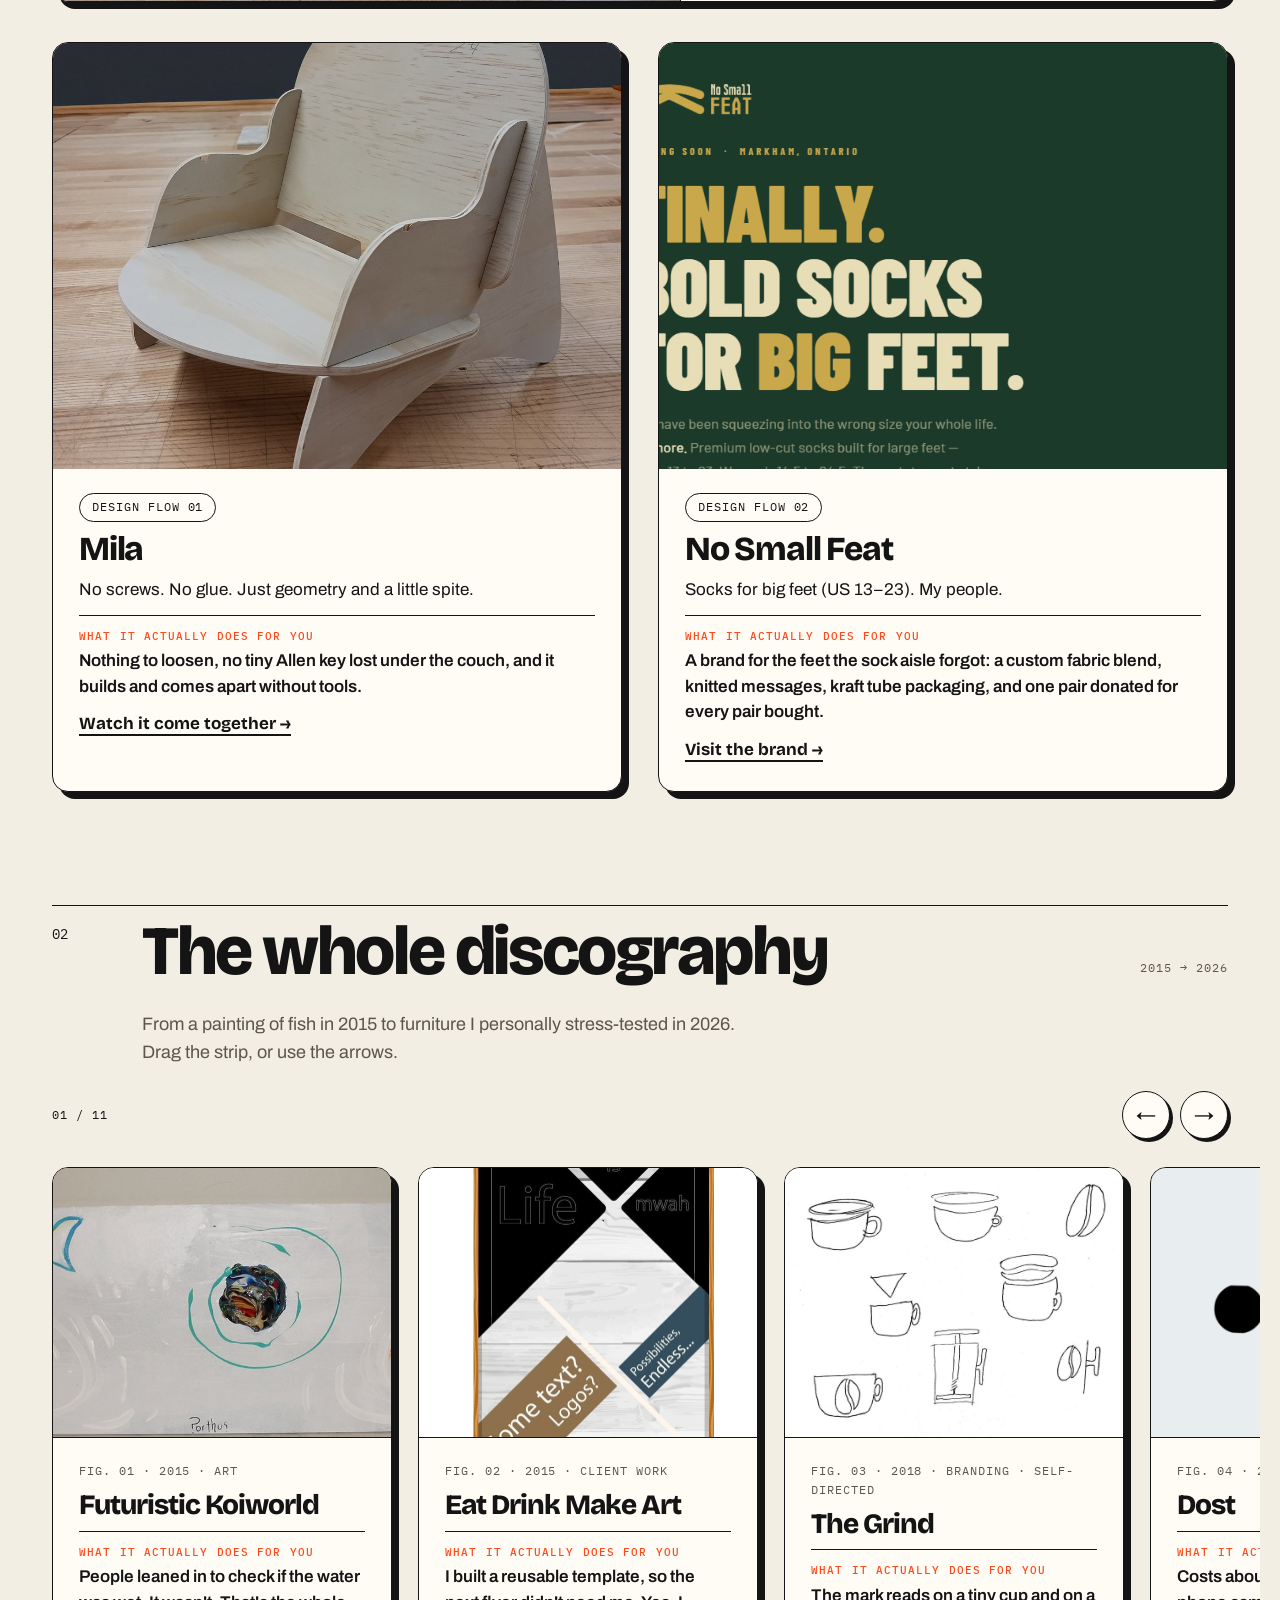
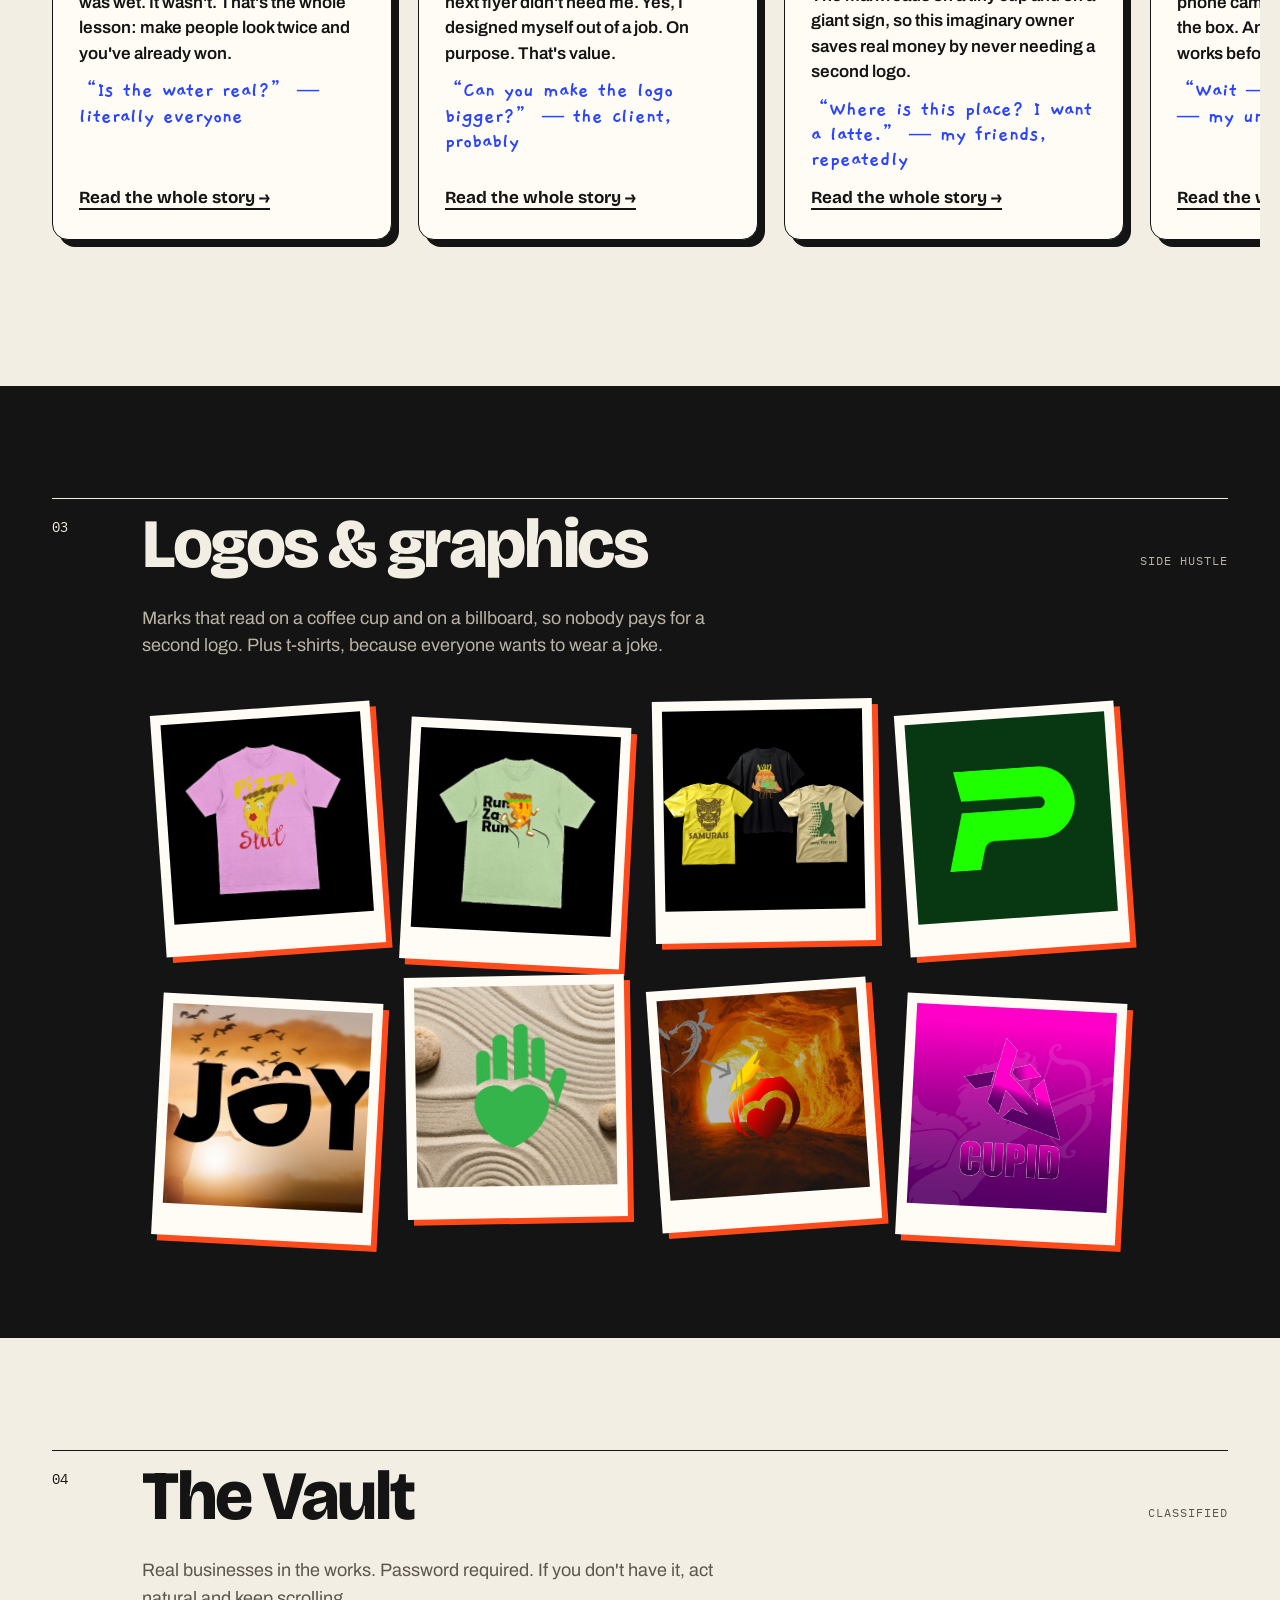
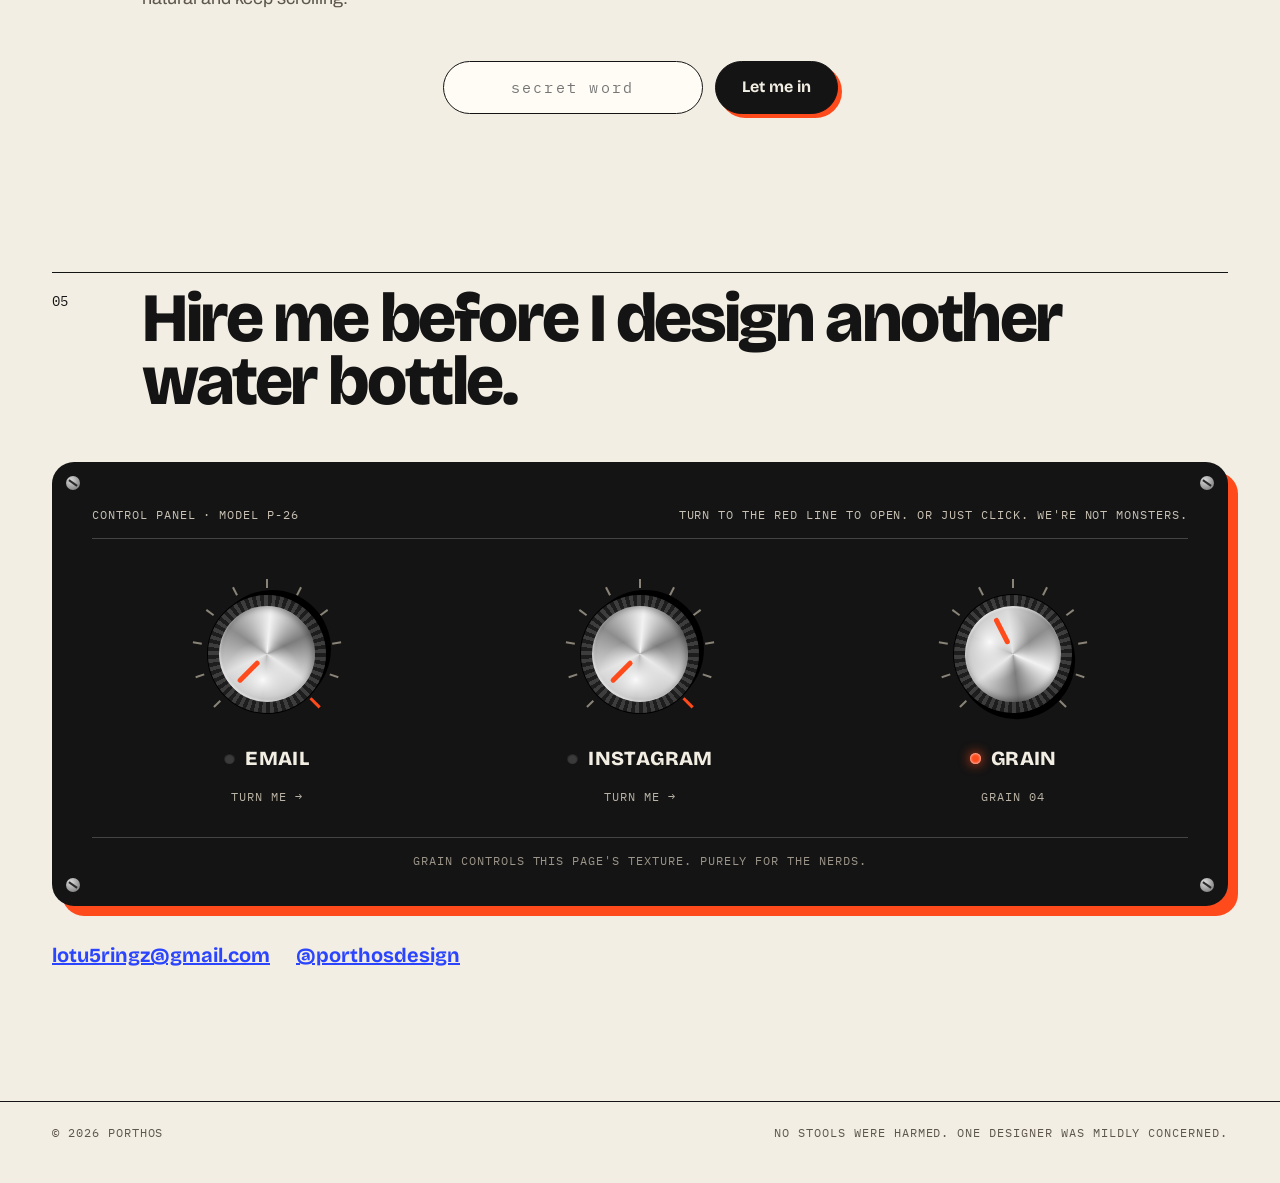
==== commit ba021e31: "Add files via upload" ====
--- a/index.html
+++ b/index.html
@@ -240,7 +240,7 @@
 <div id="reader" class="reader" style="display:none"><button class="r-x" data-close="1" aria-label="Close">✕</button><div id="rbody" class="rbody"></div></div>
 <div id="lb" class="lb" style="display:none"><img id="lbi" alt=""></div>
 <script>
-var P=[{"id": "koiworld", "year": "2015", "cat": "Art", "title": "Futuristic Koiworld", "tag": "“Is the water real?” — literally everyone", "sum": "I had leftover paint, spare plywood and too much free time. The paint blobs looked like ponds, so I committed to the bit and added fish.", "val": "People leaned in to check if the water was wet. It wasn't. That's the whole lesson: make people look twice and you've already won.", "specs": {"Medium": "Painting on board", "Role": "Artist", "Deliverables": "Original painting"}, "body": ["Futuristic Koiworld was born out of necessity: leftover acrylic and spare plywood boards. The first plop of paint held its shape so beautifully that laziness became technique — and a board full of dimensional acrylic ponds suggested its own answer: koi fish.", "It's the earliest piece on this timeline for a reason. Everything after it — branding, products, furniture — comes back to the same instinct: make the thing worth a second look."], "imgs": ["koiworld-hero.jpg", "koiworld-detail.jpg"], "joke": "No koi were harmed. Several brushes were."}, {"id": "eatdrinkmakeart", "year": "2015", "cat": "Client Work", "title": "Eat Drink Make Art", "tag": "“Can you make the logo bigger?” — the client, probably", "sum": "My first real client brief: a flyer for an event called Eat Drink Make Art, which is also my entire weekend plan.", "val": "I built a reusable template, so the next flyer didn't need me. Yes, I designed myself out of a job. On purpose. That's value.", "specs": {"Client": "Dream Love Grow", "Role": "Graphic Designer", "Deliverables": "Template, flyer, mockup"}, "body": ["Dream Love Grow needed a flyer for their Eat Drink Make Art event. The work covered the full small-brief arc: a reusable template, the finished flyer, and a mockup showing it in the wild.", "Small project, big shift — design stopped being just expression and became communication with a purpose."], "imgs": ["edma-template.jpg", "edma-flyer.jpg", "edma-mockup.jpg"], "joke": "I did attend. I did eat. I did drink."}, {"id": "thegrind", "year": "2018", "cat": "Branding · Self-directed", "title": "The Grind", "tag": "“Where is this place? I want a latte.” — my friends, repeatedly", "sum": "A coffee shop that doesn't exist got a better logo than most coffee shops that do.", "val": "The mark reads on a tiny cup and on a giant sign, so this imaginary owner saves real money by never needing a second logo.", "specs": {"Brief": "Self-directed", "Role": "Brand Designer", "Deliverables": "Sketches, logo, mockup"}, "body": ["The Grind was a self-directed exercise, not a paid brief — I wanted to know whether I could take a mark from sketchbook to something that looked like it belonged on a real storefront.", "It started with rounds of marks and wordforms before landing on a logo that felt no-nonsense, warm, caffeinated. The mockup was the actual test: does the identity hold up on signage, on a cup, in someone's hand?"], "imgs": ["thegrind-sketches.jpg", "thegrind-logo.jpg", "thegrind-mockup.jpg"], "joke": "Fully caffeinated during production. It shows."}, {"id": "dost", "year": "2018", "cat": "Industrial Design", "title": "Dost", "tag": "“Wait — that's cardboard?” — my uncle, twice", "sum": "A phone stand made of cardboard. Yes, cardboard. It holds your phone more steadily than you do.", "val": "Costs about as much as the box your phone came in, because it basically is the box. And it proves the shape works before anyone pays for a mold.", "specs": {"Materials": "Cardboard, rubber grip", "Role": "Industrial Designer", "Deliverables": "Sketches, assembly instructions, final prototype"}, "body": ["Dost is a phone and tablet stand built from cardboard with a rubber grip — a cheap material asked to do a serious job. The constraint was the point: if it works in cardboard, the thinking is sound.", "The process is documented end to end: ideation sketches, form studies, a step-by-step assembly instruction graphic, and a final physical prototype that holds a device at a usable angle without sliding."], "imgs": ["dost-sketches.jpg", "dost-process.jpg", "dost-instructions.jpg", "dost-prototype.jpg"], "joke": "Dost means “friend.” It's more reliable than most."}, {"id": "luvmy", "year": "2019", "cat": "Industrial Design", "title": "LuvMy", "tag": "“Finally, one I can lift.” — a hypothetical six-year-old", "sum": "A watering can for kids, because adult watering cans are basically dumbbells with a spout.", "val": "A kid can water the plants alone now. Parents get five minutes back, plants get water, everyone wins except the weeds.", "specs": {"User": "Children", "Role": "Industrial Designer", "Deliverables": "Sketches, technical drawing, usage diagram, renders"}, "body": ["LuvMy is a watering can designed for kids — scaled grip, manageable pour weight, and a form friendly enough to make watering plants feel like play rather than a chore.", "This was the first project with a complete professional document trail: ideation sketches, a proper technical drawing, a how-to-use diagram for the end user, and final renders. Process became the product."], "credit": "Poster: original Danbo figure photograph sourced from Google years ago — photographer unknown; full credit to the original author. Edited by Porthos. Non-commercial portfolio use.", "imgs": ["luvmy-sketches.jpg", "luvmy-technical.jpg", "luvmy-howto.jpg", "luvmy-render.jpg", "luvmy-poster.jpg"], "joke": "Full technical drawing included. Kids' stuff deserves dimensions too."}, {"id": "twoball", "year": "2023", "cat": "Concept", "title": "2 Ball", "tag": "“Absolute chaos.” — the court", "sum": "Basketball, but with two balls. I asked “what if?” and the answer was chaos.", "val": "A whole new game for the price of one extra ball. Your local court just got a free software update.", "specs": {"Type": "Game concept", "Role": "Concept Designer", "Deliverables": "Mockups, rule documentation"}, "body": ["2 Ball asks a simple question: what happens to basketball when there are two balls on the court? The answer is a different game — split attention, doubled scoring threats, and entirely new defensive math.", "The project includes visual mockups and detailed game rules. It marks a shift in the work: from designing objects to designing experiences and systems people play inside of."], "imgs": ["twoball-mockup.jpg", "twoball-rules.jpg"], "joke": "Defence is now twice as hard. You're welcome."}, {"id": "shift", "year": "2025", "cat": "Industrial Design", "title": "SHIFT", "tag": "“It's a bottle, sweetie.” — my mom, supportive", "sum": "A water bottle. I know, every designer makes one. Mine has attitude.", "val": "A bottle people actually want to carry is a bottle that leaves the house, which is the entire job of a bottle.", "specs": {"Context": "Industrial design program", "Role": "Industrial Designer", "Deliverables": "Sketches, renders"}, "body": ["SHIFT is a water bottle concept developed through sketching and 3D rendering — an exercise in giving a saturated product category a reason to be looked at again.", "It belongs to the design-school chapter of this timeline: the same instincts from Dost and LuvMy, now backed by formal training, better tools, and faster iteration."], "imgs": ["shift-sketches.jpg", "shift-render.jpg"], "joke": "Holds water. Confirmed."}, {"id": "mila", "year": "2025", "cat": "Industrial Design", "title": "Mila", "tag": "“Where are the screws?” — IKEA, nervously", "sum": "A chair with no screws, no glue, no nothing. It holds together out of pure spite (and geometry).", "val": "Nothing to loosen, nothing to lose, no tiny Allen key under the couch. It builds and comes apart without tools.", "specs": {"Materials": "CNC-milled wood", "Constraint": "Zero fasteners", "Deliverables": "Sketches, renders, video"}, "body": ["Mila is a scaled chair designed around one hard rule: no screws, no glue, no external attachments of any kind. Every connection is solved in the geometry of the wood itself.", "The pieces were CNC-milled and assembled by hand, documented in sketches, renders, and video. It's precision as a design language — if the joinery is right, the chair simply holds.", "The quote that lets this process breathe: 'Be faithful to your taste, because nothing you really like is out of style.'"], "imgs": ["mila-sketches.jpg", "mila-render.jpg", "mila-cnc.jpg"], "joke": "The Allen key industry has been notified.", "html": "<h3 style=\"margin:40px 0 8px\">Mila — The Dark Knight</h3><p style=\"margin:0 0 28px\">The same zero-fastener chair in a deep brown finish, rebuilt in Blender. Click a photo to view it full screen.</p><figure style=\"margin:0 0 40px\"><button class=\"gx\" data-src=\"[data-uri]\" style=\"display:block;width:100%;padding:0;border:0;background:none;cursor:zoom-in\"><img src=\"[data-uri]\" alt=\"Mila - The Dark Knight, front three-quarter view\" style=\"width:100%;display:block;aspect-ratio:16/9;object-fit:cover\"></button><blockquote style=\"margin:20px 0 0;font-family:Georgia,serif;font-style:italic;font-size:28px;line-height:1.3\">“Be faithful to your taste, because nothing you really like is out of style.”</blockquote></figure><figure style=\"margin:0 0 40px\"><button class=\"gx\" data-src=\"[data-uri]